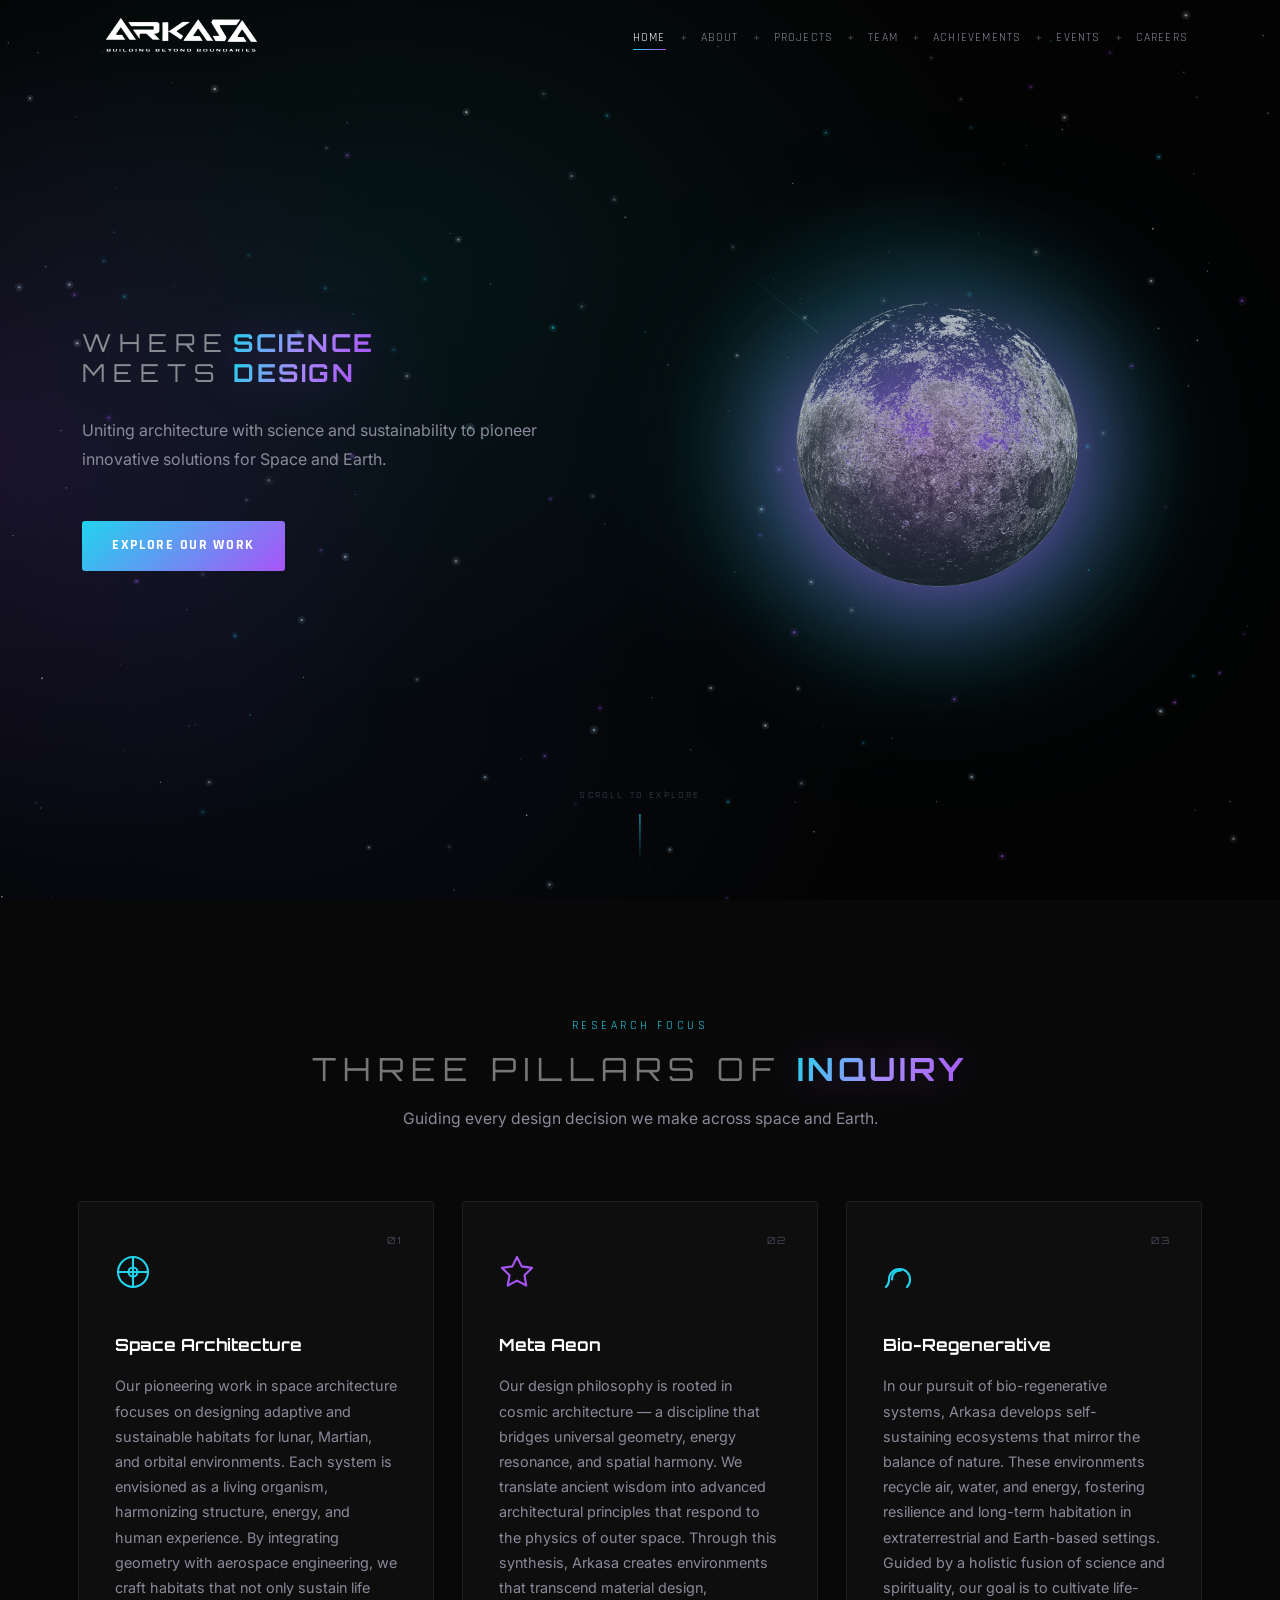
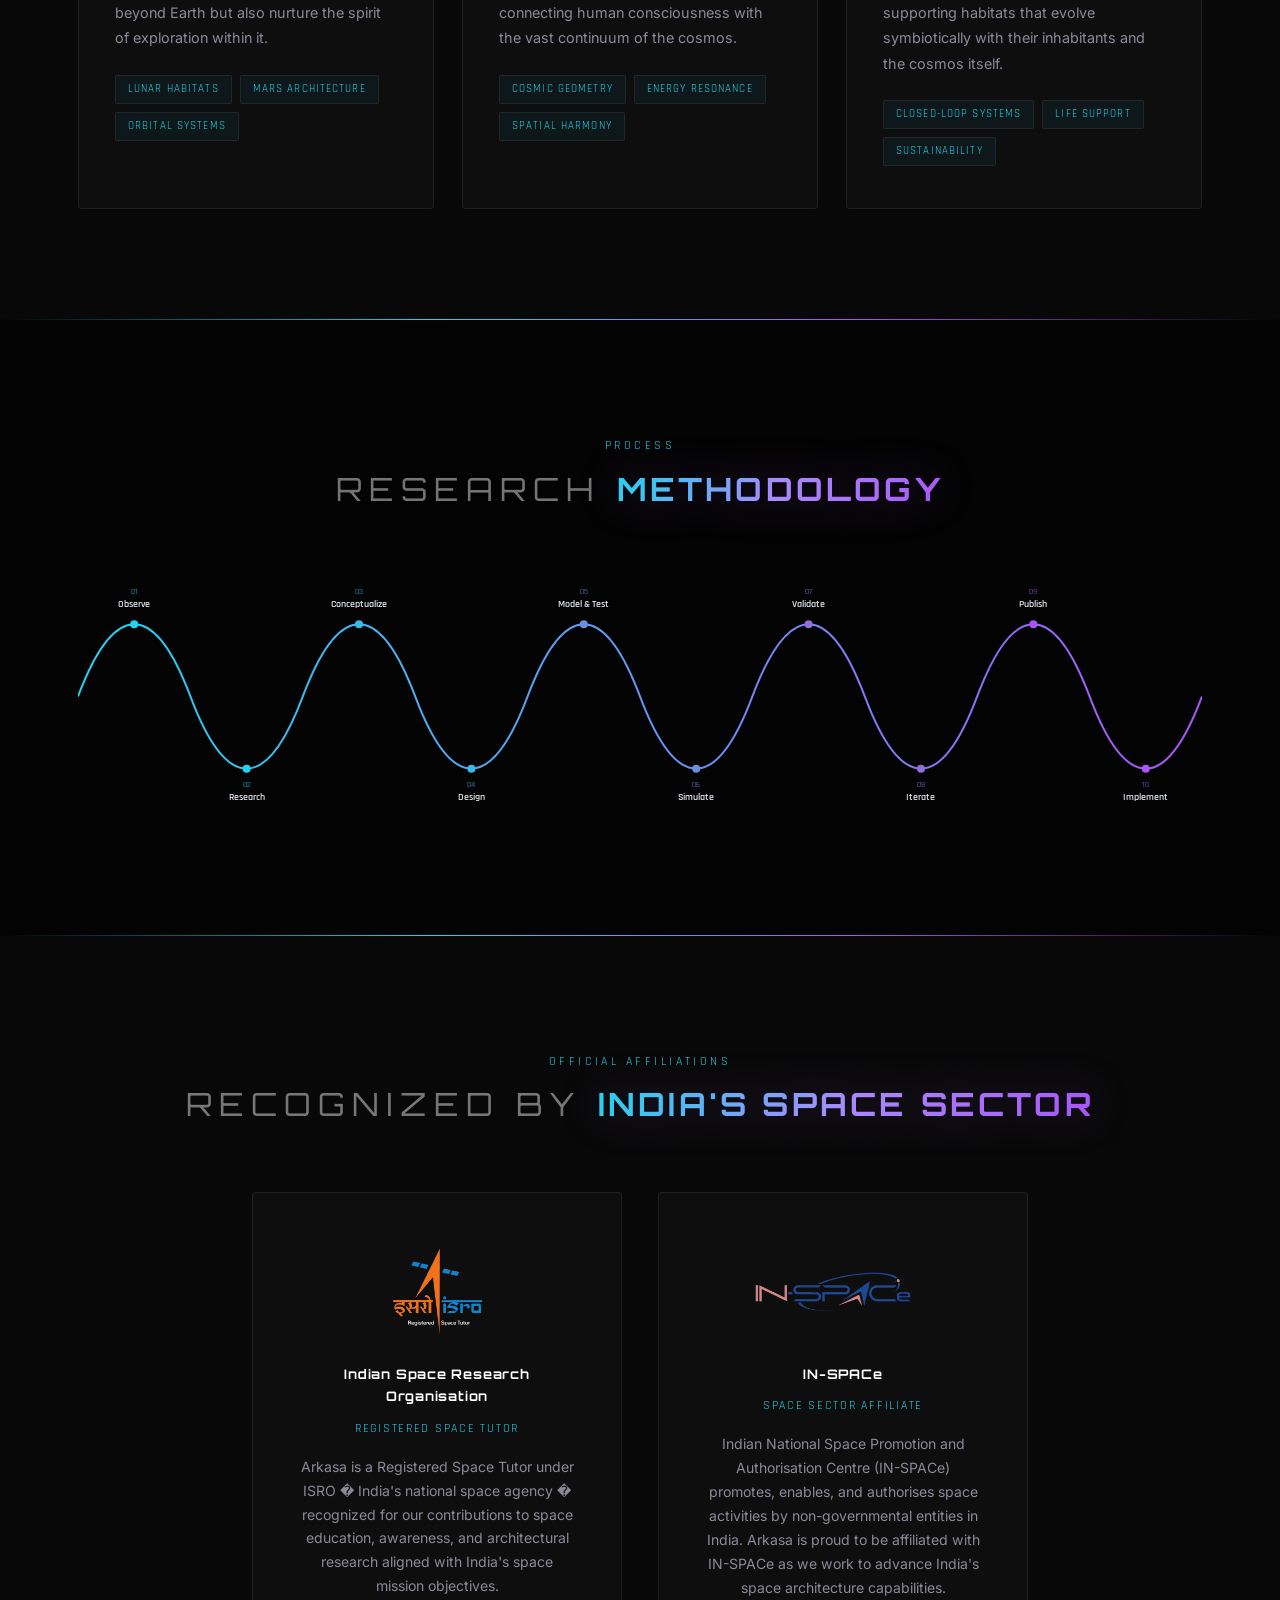
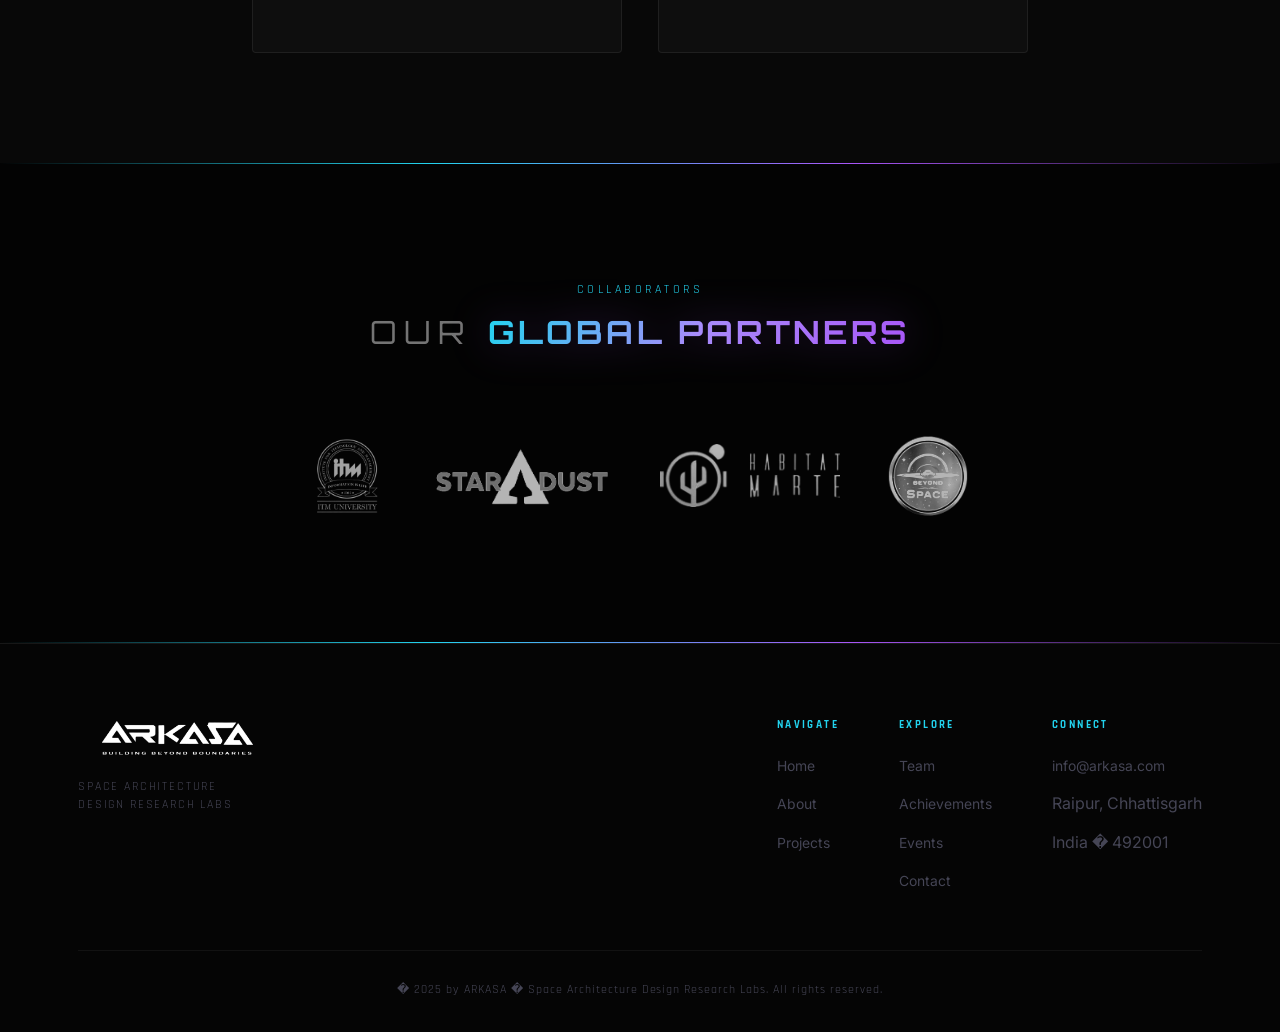
==== index.html @ 9aa7012d "Add files via upload" ====
﻿<!DOCTYPE html>
<html lang="en">
<head>
  <meta charset="UTF-8"/>
  <meta name="viewport" content="width=device-width,initial-scale=1.0"/>
  <title>ARKASA � Space Architecture Design Research Labs</title>
  <link rel="preconnect" href="https://fonts.googleapis.com"/>
  <link rel="preconnect" href="https://fonts.gstatic.com" crossorigin/>
  <link href="https://fonts.googleapis.com/css2?family=Orbitron:wght@400;600;700;900&family=Inter:wght@300;400;500;600&family=Rajdhani:wght@300;400;500;600&display=swap" rel="stylesheet"/>
  <link rel="stylesheet" href="styles.css"/>
</head>
<body>

<!-- NAV -->
<header id="navbar">
  <nav class="nav-container">
    <a href="index.html" class="nav-logo">
      <img src="assets/images/logo-white.png" alt="ARKASA"/>
    </a>
    <ul class="nav-links" id="navLinks">
      <li><a href="index.html"        class="nav-link active">Home</a></li>
      <li><a href="about.html"        class="nav-link">About</a></li>
      <li><a href="projects.html"    class="nav-link">Projects</a></li>
      <li><a href="team.html"         class="nav-link">Team</a></li>
      <li><a href="achievements.html" class="nav-link">Achievements</a></li>
      <li><a href="events.html"       class="nav-link">Events</a></li>
      <li><a href="careers.html"      class="nav-link">Careers</a></li>
    </ul>
    <button class="hamburger" id="hamburger" aria-label="Menu">
      <span></span><span></span><span></span>
    </button>
  </nav>
</header>

<!-- HERO -->
<section class="hero">
  <canvas id="starCanvas"></canvas>
  <div class="hero-nebula"></div>
  <div class="hero-content">
    <h1 class="hero-title">
      <span class="hero-line"><span class="hero-dim-word">Where</span><span class="hero-grad-word">Science</span></span>
      <span class="hero-line"><span class="hero-dim-word">Meets</span><span class="hero-grad-word">Design</span></span>
    </h1>
    <p class="hero-sub">Uniting architecture with science and sustainability to pioneer<br/>innovative solutions for Space and Earth.</p>
    <div class="hero-btns">
      <a href="projects.html" class="btn btn-primary">Explore Our Work</a>
    </div>
  </div>
  <div class="hero-img-wrap">
    <div class="moon-3d-wrap">
      <img src="assets/images/moon-3d.png" alt="3D Moon" class="moon-3d"/>
      <div class="moon-glow"></div>
    </div>
  </div>
  <div class="hero-scroll">
    <span>Scroll to Explore</span>
    <div class="scroll-line"></div>
  </div>
</section>

<!-- RESEARCH FOCUS -->
<section class="section" style="background:var(--bg-2);">
  <div class="container">
    <div class="section-header reveal">
      <span class="section-label">Research Focus</span>
      <h2 class="section-title">Three Pillars of <span class="grad-text">Inquiry</span></h2>
      <p class="section-subtitle">Guiding every design decision we make across space and Earth.</p>
    </div>
    <div class="research-cards">
      <div class="r-card reveal" data-delay="0">
        <span class="r-icon"><svg xmlns="http://www.w3.org/2000/svg" width="36" height="36" viewBox="0 0 24 24" fill="none" stroke="#22d3ee" stroke-width="1.4" stroke-linecap="round" stroke-linejoin="round"><circle cx="12" cy="12" r="3"/><path d="M12 2a10 10 0 0 1 10 10"/><path d="M12 2a10 10 0 0 0-10 10"/><path d="M2 12a10 10 0 0 0 10 10"/><path d="M22 12a10 10 0 0 1-10 10"/><line x1="2" y1="12" x2="22" y2="12"/><line x1="12" y1="2" x2="12" y2="22"/></svg></span>
        <span class="r-num">01</span>
        <h3 class="r-title">Space Architecture</h3>
        <p class="r-body">Our pioneering work in space architecture focuses on designing adaptive and sustainable habitats for lunar, Martian, and orbital environments. Each system is envisioned as a living organism, harmonizing structure, energy, and human experience. By integrating geometry with aerospace engineering, we craft habitats that not only sustain life beyond Earth but also nurture the spirit of exploration within it.</p>
        <div style="display:flex;flex-wrap:wrap;gap:8px;"><span class="tag">Lunar Habitats</span><span class="tag">Mars Architecture</span><span class="tag">Orbital Systems</span></div>
      </div>
      <div class="r-card reveal" data-delay="150">
        <span class="r-icon"><svg xmlns="http://www.w3.org/2000/svg" width="36" height="36" viewBox="0 0 24 24" fill="none" stroke="#a855f7" stroke-width="1.4" stroke-linecap="round" stroke-linejoin="round"><polygon points="12 2 15.09 8.26 22 9.27 17 14.14 18.18 21.02 12 17.77 5.82 21.02 7 14.14 2 9.27 8.91 8.26 12 2"/></svg></span>
        <span class="r-num">02</span>
        <h3 class="r-title">Meta Aeon</h3>
        <p class="r-body">Our design philosophy is rooted in cosmic architecture — a discipline that bridges universal geometry, energy resonance, and spatial harmony. We translate ancient wisdom into advanced architectural principles that respond to the physics of outer space. Through this synthesis, Arkasa creates environments that transcend material design, connecting human consciousness with the vast continuum of the cosmos.</p>
        <div style="display:flex;flex-wrap:wrap;gap:8px;"><span class="tag">Cosmic Geometry</span><span class="tag">Energy Resonance</span><span class="tag">Spatial Harmony</span></div>
      </div>
      <div class="r-card reveal" data-delay="300">
        <span class="r-icon"><svg xmlns="http://www.w3.org/2000/svg" width="36" height="36" viewBox="0 0 24 24" fill="none" stroke="#22d3ee" stroke-width="1.4" stroke-linecap="round" stroke-linejoin="round"><path d="M2 22c1.25-1.25 2.08-2.92 2-5 0-4 3-7 7-7s7 3 7 7c.08 2.08-.75 3.75-2 5"/><path d="M6 17c0-4 2-6 6-6"/></svg></span>
        <span class="r-num">03</span>
        <h3 class="r-title">Bio-Regenerative</h3>
        <p class="r-body">In our pursuit of bio-regenerative systems, Arkasa develops self-sustaining ecosystems that mirror the balance of nature. These environments recycle air, water, and energy, fostering resilience and long-term habitation in extraterrestrial and Earth-based settings. Guided by a holistic fusion of science and spirituality, our goal is to cultivate life-supporting habitats that evolve symbiotically with their inhabitants and the cosmos itself.</p>
        <div style="display:flex;flex-wrap:wrap;gap:8px;"><span class="tag">Closed-Loop Systems</span><span class="tag">Life Support</span><span class="tag">Sustainability</span></div>
      </div>
    </div>
  </div>
</section>
<div class="nebula-line"></div>

<!-- RESEARCH METHODOLOGY -->
<section class="section" style="background:var(--bg);">
  <div class="container">
    <div class="section-header reveal">
      <span class="section-label">Process</span>
      <h2 class="section-title">Research <span class="grad-text">Methodology</span></h2>
    </div>
    <div style="width:100%;overflow:hidden;">
      <svg viewBox="0 0 1400 300" width="100%" preserveAspectRatio="xMidYMid meet" xmlns="http://www.w3.org/2000/svg">
        <defs>
          <linearGradient id="waveGrad" x1="0%" y1="0%" x2="100%" y2="0%">
            <stop offset="0%" stop-color="#22d3ee"/>
            <stop offset="100%" stop-color="#a855f7"/>
          </linearGradient>
        </defs>
        <!-- Wave path -->
        <path d="M 0,150
          C 45,30 95,30 140,150
          C 185,270 235,270 280,150
          C 325,30 375,30 420,150
          C 465,270 515,270 560,150
          C 605,30 655,30 700,150
          C 745,270 795,270 840,150
          C 885,30 935,30 980,150
          C 1025,270 1075,270 1120,150
          C 1165,30 1215,30 1260,150
          C 1305,270 1355,270 1400,150"
          fill="none" stroke="url(#waveGrad)" stroke-width="2.5"/>
        <!-- Peak circles (top) -->
        <circle cx="70"   cy="60"  r="5" fill="#22d3ee"/>
        <circle cx="350"  cy="60"  r="5" fill="#3ab8e6"/>
        <circle cx="630"  cy="60"  r="5" fill="#6a8fe0"/>
        <circle cx="910"  cy="60"  r="5" fill="#8e6fdb"/>
        <circle cx="1190" cy="60"  r="5" fill="#a855f7"/>
        <!-- Trough circles (bottom) -->
        <circle cx="210"  cy="240" r="5" fill="#22d3ee"/>
        <circle cx="490"  cy="240" r="5" fill="#3ab8e6"/>
        <circle cx="770"  cy="240" r="5" fill="#6a8fe0"/>
        <circle cx="1050" cy="240" r="5" fill="#8e6fdb"/>
        <circle cx="1330" cy="240" r="5" fill="#a855f7"/>
        <!-- Peak labels (above) -->
        <text x="70"   y="38"  text-anchor="middle" fill="#e2e8f0" font-size="13" font-family="Rajdhani,sans-serif" font-weight="600">Observe</text>
        <text x="70"   y="22"  text-anchor="middle" fill="#22d3ee" font-size="10" font-family="Rajdhani,sans-serif">01</text>
        <text x="350"  y="38"  text-anchor="middle" fill="#e2e8f0" font-size="13" font-family="Rajdhani,sans-serif" font-weight="600">Conceptualize</text>
        <text x="350"  y="22"  text-anchor="middle" fill="#3ab8e6" font-size="10" font-family="Rajdhani,sans-serif">03</text>
        <text x="630"  y="38"  text-anchor="middle" fill="#e2e8f0" font-size="13" font-family="Rajdhani,sans-serif" font-weight="600">Model &amp; Test</text>
        <text x="630"  y="22"  text-anchor="middle" fill="#6a8fe0" font-size="10" font-family="Rajdhani,sans-serif">05</text>
        <text x="910"  y="38"  text-anchor="middle" fill="#e2e8f0" font-size="13" font-family="Rajdhani,sans-serif" font-weight="600">Validate</text>
        <text x="910"  y="22"  text-anchor="middle" fill="#8e6fdb" font-size="10" font-family="Rajdhani,sans-serif">07</text>
        <text x="1190" y="38"  text-anchor="middle" fill="#e2e8f0" font-size="13" font-family="Rajdhani,sans-serif" font-weight="600">Publish</text>
        <text x="1190" y="22"  text-anchor="middle" fill="#a855f7" font-size="10" font-family="Rajdhani,sans-serif">09</text>
        <!-- Trough labels (below) -->
        <text x="210"  y="263" text-anchor="middle" fill="#22d3ee" font-size="10" font-family="Rajdhani,sans-serif">02</text>
        <text x="210"  y="279" text-anchor="middle" fill="#e2e8f0" font-size="13" font-family="Rajdhani,sans-serif" font-weight="600">Research</text>
        <text x="490"  y="263" text-anchor="middle" fill="#3ab8e6" font-size="10" font-family="Rajdhani,sans-serif">04</text>
        <text x="490"  y="279" text-anchor="middle" fill="#e2e8f0" font-size="13" font-family="Rajdhani,sans-serif" font-weight="600">Design</text>
        <text x="770"  y="263" text-anchor="middle" fill="#6a8fe0" font-size="10" font-family="Rajdhani,sans-serif">06</text>
        <text x="770"  y="279" text-anchor="middle" fill="#e2e8f0" font-size="13" font-family="Rajdhani,sans-serif" font-weight="600">Simulate</text>
        <text x="1050" y="263" text-anchor="middle" fill="#8e6fdb" font-size="10" font-family="Rajdhani,sans-serif">08</text>
        <text x="1050" y="279" text-anchor="middle" fill="#e2e8f0" font-size="13" font-family="Rajdhani,sans-serif" font-weight="600">Iterate</text>
        <text x="1330" y="263" text-anchor="middle" fill="#a855f7" font-size="10" font-family="Rajdhani,sans-serif">10</text>
        <text x="1330" y="279" text-anchor="middle" fill="#e2e8f0" font-size="13" font-family="Rajdhani,sans-serif" font-weight="600">Implement</text>
      </svg>
    </div>
  </div>
</section>
<div class="nebula-line"></div>

<!-- AFFILIATIONS -->
<section class="section" style="background:var(--bg-2);">
  <div class="container">
    <div class="section-header reveal">
      <span class="section-label">Official Affiliations</span>
      <h2 class="section-title">Recognized by <span class="grad-text">India's Space Sector</span></h2>
    </div>
    <div class="affiliations-grid reveal">
      <div class="aff-card">
        <div class="aff-logo"><img src="assets/images/isro.png" alt="ISRO"/></div>
        <p class="aff-name">Indian Space Research Organisation</p>
        <p class="aff-role">Registered Space Tutor</p>
        <p class="aff-desc">Arkasa is a Registered Space Tutor under ISRO � India's national space agency � recognized for our contributions to space education, awareness, and architectural research aligned with India's space mission objectives.</p>
      </div>
      <div class="aff-card">
        <div class="aff-logo"><img src="assets/images/inspace.png" alt="IN-SPACe"/></div>
        <p class="aff-name">IN-SPACe</p>
        <p class="aff-role">Space Sector Affiliate</p>
        <p class="aff-desc">Indian National Space Promotion and Authorisation Centre (IN-SPACe) promotes, enables, and authorises space activities by non-governmental entities in India. Arkasa is proud to be affiliated with IN-SPACe as we work to advance India's space architecture capabilities.</p>
      </div>
    </div>
  </div>
</section>
<div class="nebula-line"></div>

<!-- COLLABORATORS -->
<section class="section" style="background:var(--bg);">
  <div class="container">
    <div class="section-header reveal">
      <span class="section-label">Collaborators</span>
      <h2 class="section-title">Our <span class="grad-text">Global Partners</span></h2>
    </div>
    <div class="collab-strip reveal">
      <div class="collab-logo"><img src="assets/images/collab-itm.png" alt="ITM University"/></div>
      <div class="collab-logo"><img src="assets/images/collab-stardust.png" alt="STARDUST"/></div>
      <div class="collab-logo"><img src="assets/images/collab-habitat-marte.png" alt="Habitat Marte"/></div>
      <div class="collab-logo"><img src="assets/images/collab-beyond-space.png" alt="Beyond Space"/></div>
    </div>
  </div>
</section>
<div class="nebula-line"></div>

<!-- FOOTER -->
<footer class="footer">
  <div class="container">
    <div class="footer-inner">
      <div class="footer-brand">
        <img src="assets/images/logo-white.png" alt="ARKASA" class="footer-logo"/>
        <p class="footer-tagline">Space Architecture<br/>Design Research Labs</p>
      </div>
      <div class="footer-cols">
        <div class="footer-col">
          <h4>Navigate</h4>
          <ul>
            <li><a href="index.html">Home</a></li>
            <li><a href="about.html">About</a></li>
            <li><a href="projects.html">Projects</a></li>
          </ul>
        </div>
        <div class="footer-col">
          <h4>Explore</h4>
          <ul>
            <li><a href="team.html">Team</a></li>
            <li><a href="achievements.html">Achievements</a></li>
            <li><a href="events.html">Events</a></li>
            <li><a href="contact.html">Contact</a></li>
          </ul>
        </div>
        <div class="footer-col">
          <h4>Connect</h4>
          <ul>
            <li><a href="mailto:info@arkasa.com">info@arkasa.com</a></li>
            <li><span style="color:var(--text-dim)">Raipur, Chhattisgarh</span></li>
            <li><span style="color:var(--text-dim)">India � 492001</span></li>
          </ul>
        </div>
      </div>
    </div>
    <div class="footer-bottom">� 2025 by ARKASA � Space Architecture Design Research Labs. All rights reserved.</div>
  </div>
</footer>

<script src="script.js"></script>
</body>
</html>
---- styles.css ----
/* ==========================================
   ARKASA – Space Architecture Design Research Labs
   Black & Grey Space Theme — Multi-Page Stylesheet
   Scheme: Pure Black | Grey | Cyan + Violet Accents
   ========================================== */
:root {
  --bg:          #030303;
  --bg-2:        #080808;
  --bg-card:     #0e0e0e;
  --bg-card-2:   #161616;
  --cyan:        #22d3ee;
  --cyan-dim:    rgba(34,211,238,0.6);
  --violet:      #a855f7;
  --violet-dim:  rgba(168,85,247,0.6);
  --blue:        #3b82f6;
  --nebula:      linear-gradient(135deg,#22d3ee 0%,#a855f7 100%);
  --border:      rgba(180,180,180,0.1);
  --border-glow: rgba(34,211,238,0.22);
  --text:        #e2e8f0;
  --text-muted:  #8a8a9a;
  --text-dim:    #454555;
  --glow-c:      0 0 40px rgba(34,211,238,0.35);
  --glow-v:      0 0 40px rgba(168,85,247,0.35);
  --font-d:      'Orbitron',sans-serif;
  --font-b:      'Inter',sans-serif;
  --font-a:      'Rajdhani',sans-serif;
  --nav-h:       72px;
  --t:           0.35s;
  --ease:        cubic-bezier(0.4,0,0.2,1);
}
*,*::before,*::after{box-sizing:border-box;margin:0;padding:0;}
html{scroll-behavior:smooth;}
body{background:var(--bg);color:var(--text);font-family:var(--font-b);line-height:1.7;overflow-x:hidden;}
a{color:inherit;text-decoration:none;}
ul{list-style:none;}
img{max-width:100%;display:block;}
button{cursor:pointer;border:none;background:none;}
::-webkit-scrollbar{width:5px;}
::-webkit-scrollbar-track{background:#000;}
::-webkit-scrollbar-thumb{background:linear-gradient(var(--cyan),var(--violet));border-radius:3px;}
.container{width:100%;max-width:1180px;margin:0 auto;padding:0 28px;}
.section{padding:110px 0;position:relative;}
.grad-text{background:var(--nebula);-webkit-background-clip:text;-webkit-text-fill-color:transparent;background-clip:text;}
.nebula-line{height:1px;background:linear-gradient(90deg,transparent,var(--cyan),var(--violet),transparent);}

/* Labels & Headers */
.section-label{display:inline-flex;align-items:center;gap:10px;font-family:var(--font-a);font-size:.72rem;letter-spacing:.3em;text-transform:uppercase;color:var(--cyan);margin-bottom:14px;}
.section-label::before{content:'';width:20px;height:1px;background:var(--cyan);display:inline-block;}
.section-header{text-align:center;margin-bottom:68px;}
.section-header .section-label::before{display:none;}
.section-title{font-family:var(--font-d);font-size:clamp(1.3rem,2.8vw,2rem);font-weight:300;color:rgba(255,255,255,0.45);line-height:1.2;margin-bottom:18px;letter-spacing:.22em;text-transform:uppercase;}
.section-title .grad-text{background:linear-gradient(120deg,#22d3ee 0%,#a78bfa 50%,#a855f7 100%);-webkit-background-clip:text;-webkit-text-fill-color:transparent;background-clip:text;filter:drop-shadow(0 0 20px rgba(168,85,247,.3));font-weight:700;letter-spacing:.1em;}
.section-subtitle{max-width:560px;margin:0 auto;color:var(--text-muted);font-size:.98rem;}

/* Buttons */
.btn{display:inline-flex;align-items:center;gap:8px;padding:13px 30px;border-radius:3px;font-family:var(--font-a);font-size:.88rem;font-weight:600;letter-spacing:.12em;text-transform:uppercase;transition:all var(--t) var(--ease);cursor:pointer;border:none;}
.btn-primary{background:linear-gradient(135deg,#22d3ee,#a855f7);color:#fff;font-weight:700;}
.btn-primary:hover{box-shadow:var(--glow-c);transform:translateY(-2px);filter:brightness(1.1);}
.btn-outline{border:1px solid var(--border);color:var(--cyan);background:transparent;}
.btn-outline:hover{border-color:var(--cyan);background:rgba(34,211,238,.06);box-shadow:var(--glow-c);transform:translateY(-2px);}
.btn-sm{padding:9px 22px;font-size:.78rem;}
.btn-full{width:100%;justify-content:center;}

/* Tags */
.tag{display:inline-block;font-size:.7rem;font-family:var(--font-a);letter-spacing:.1em;text-transform:uppercase;padding:4px 12px;border-radius:2px;border:1px solid var(--border);color:var(--cyan);background:rgba(34,211,238,.05);}
.p-tag.tag-lunar{color:#c7e8ff;background:rgba(199,232,255,.07);border-color:rgba(199,232,255,.18);}
.p-tag.tag-mars{color:#fbbf80;background:rgba(251,191,128,.07);border-color:rgba(251,191,128,.18);}
.p-tag.tag-orbital{color:#a855f7;background:rgba(168,85,247,.08);border-color:rgba(168,85,247,.2);}

/* ── NAVIGATION ── */
#navbar{position:fixed;top:0;left:0;right:0;height:var(--nav-h);z-index:1000;transition:background var(--t),border var(--t);}
#navbar.scrolled{background:rgba(3,3,3,.96);backdrop-filter:blur(22px);border-bottom:1px solid var(--border);}
.nav-container{max-width:1180px;margin:0 auto;padding:0 32px;height:100%;display:flex;align-items:center;justify-content:space-between;}
.nav-logo{display:flex;align-items:center;gap:12px;flex-shrink:0;}
.nav-logo img{height:46px;object-fit:contain;}
.nav-links{display:flex;align-items:center;gap:0;justify-content:flex-end;}
.nav-links li+li::before{content:'+';color:rgba(255,255,255,.25);font-size:.7rem;padding:0 4px;}
.nav-link{font-family:var(--font-a);font-size:.75rem;letter-spacing:.1em;text-transform:uppercase;color:var(--text-muted);padding:8px 10px;border-radius:3px;transition:color var(--t);position:relative;}
.nav-link::after{content:'';position:absolute;bottom:3px;left:10px;right:10px;height:1px;background:linear-gradient(90deg,var(--cyan),var(--violet));transform:scaleX(0);transition:transform .3s;}
.nav-link:hover{color:#fff;}
.nav-link:hover::after,.nav-link.active::after{transform:scaleX(1);}
.nav-link.active{color:#fff;}
.nav-cta{margin-left:8px;padding:8px 20px;background:linear-gradient(135deg,rgba(34,211,238,.12),rgba(168,85,247,.12));border:1px solid var(--border);color:var(--cyan);}
.nav-cta:hover{background:linear-gradient(135deg,var(--cyan),var(--violet));color:#fff;border-color:transparent;}
.nav-cta::after{display:none;}
.hamburger{display:none;flex-direction:column;gap:5px;padding:8px;}
.hamburger span{display:block;width:24px;height:2px;background:var(--text);border-radius:2px;transition:var(--t);}
.hamburger.open span:nth-child(1){transform:translateY(7px) rotate(45deg);}
.hamburger.open span:nth-child(2){opacity:0;}
.hamburger.open span:nth-child(3){transform:translateY(-7px) rotate(-45deg);}

/* ── PAGE HERO (inner pages) ── */
.page-hero{padding-top:var(--nav-h);padding-bottom:70px;text-align:center;position:relative;overflow:hidden;background:radial-gradient(ellipse at 50% 0%,rgba(34,211,238,.07) 0%,transparent 60%),radial-gradient(ellipse at 85% 50%,rgba(168,85,247,.05) 0%,transparent 50%),var(--bg);}
.page-hero::after{content:'';position:absolute;bottom:0;left:0;right:0;height:1px;background:linear-gradient(90deg,transparent,var(--cyan),var(--violet),transparent);}
.page-hero-content{position:relative;z-index:1;max-width:720px;margin:0 auto;padding:80px 28px 0;}
.page-hero-lbl{font-family:var(--font-a);font-size:.7rem;letter-spacing:.35em;text-transform:uppercase;color:var(--cyan);margin-bottom:18px;display:block;}
.page-hero-title{font-family:var(--font-d);font-size:clamp(1.1rem,2.2vw,1.7rem);font-weight:300;line-height:1.15;color:rgba(255,255,255,0.45);margin-bottom:20px;letter-spacing:.28em;text-transform:uppercase;}
.page-hero-title .grad-text{background:linear-gradient(120deg,#22d3ee 0%,#a78bfa 50%,#a855f7 100%);-webkit-background-clip:text;-webkit-text-fill-color:transparent;background-clip:text;filter:drop-shadow(0 0 20px rgba(168,85,247,.3));font-weight:700;letter-spacing:.1em;}
.page-hero-sub{color:var(--text-muted);font-size:1rem;max-width:520px;margin:0 auto;line-height:1.75;}

/* ── HERO (index only) ── */
.hero{position:relative;height:100vh;min-height:700px;display:grid;grid-template-columns:1fr 1fr;align-items:center;overflow:hidden;}
#starCanvas{position:absolute;inset:0;width:100%;height:100%;}
.hero-nebula{position:absolute;inset:0;background:radial-gradient(ellipse 60% 80% at 0% 50%,rgba(168,85,247,.13) 0%,transparent 60%),radial-gradient(ellipse at 30% 30%,rgba(34,211,238,.09) 0%,transparent 50%),radial-gradient(ellipse at 20% 80%,rgba(59,130,246,.07) 0%,transparent 45%),rgba(3,3,3,.45);}
.hero-content{position:relative;z-index:2;text-align:left;max-width:680px;padding:0 0 0 max(32px, calc((100vw - 1180px) / 2 + 32px));}
.hero-eyebrow{font-family:var(--font-a);font-size:.68rem;letter-spacing:.38em;text-transform:uppercase;color:var(--cyan);margin-bottom:24px;opacity:0;animation:fadeUp .8s .3s forwards;display:flex;align-items:center;justify-content:flex-start;gap:14px;}
.hero-eyebrow::before{content:'';width:40px;height:1px;background:linear-gradient(90deg,transparent,var(--cyan));}
.hero-eyebrow::after{display:none;}
.hero-title{font-family:var(--font-d);line-height:1.15;color:#fff;margin-bottom:28px;opacity:0;animation:fadeUp .9s .5s forwards;display:flex;flex-direction:column;align-items:flex-start;gap:2px;}
.hero-line{display:flex;align-items:baseline;}
.hero-line:first-child{margin-left:0;}
.hero-line:last-child{margin-left:0;}
.hero-dim-word{font-size:clamp(1.1rem,2vw,1.55rem);font-weight:200;letter-spacing:.32em;color:rgba(255,255,255,0.5);text-transform:uppercase;display:inline-block;width:7.2ch;}
.hero-grad-word{font-size:clamp(1.1rem,2vw,1.55rem);font-weight:700;background:linear-gradient(120deg,#22d3ee 0%,#a78bfa 50%,#a855f7 100%);-webkit-background-clip:text;-webkit-text-fill-color:transparent;background-clip:text;filter:drop-shadow(0 0 20px rgba(168,85,247,.3));letter-spacing:.1em;text-transform:uppercase;}
.hero-sub{font-size:1rem;color:var(--text-muted);margin-bottom:48px;line-height:1.8;opacity:0;animation:fadeUp .9s .7s forwards;}
.hero-btns{display:flex;gap:16px;justify-content:flex-start;flex-wrap:wrap;opacity:0;animation:fadeUp .9s .9s forwards;}
.hero-scroll{position:absolute;bottom:38px;left:50%;transform:translateX(-50%);display:flex;flex-direction:column;align-items:center;gap:10px;color:var(--text-dim);font-family:var(--font-a);font-size:.62rem;letter-spacing:.22em;text-transform:uppercase;z-index:2;opacity:0;animation:fadeIn 1s 1.2s forwards;}
.hero-img-wrap{position:relative;z-index:2;height:100%;display:flex;align-items:center;justify-content:center;padding:60px 4vw 60px 0;}
.moon-3d-wrap{position:relative;display:flex;align-items:center;justify-content:center;width:min(420px,40vw);height:min(420px,40vw);animation:moonFloat 7s ease-in-out infinite;}
.moon-3d{width:100%;height:100%;object-fit:contain;filter:drop-shadow(0 0 50px rgba(168,85,247,.7)) drop-shadow(0 0 100px rgba(34,211,238,.35)) drop-shadow(-18px -12px 30px rgba(255,255,255,.08));}
.moon-glow{position:absolute;inset:-20%;border-radius:50%;background:radial-gradient(circle, rgba(168,85,247,.22) 0%, rgba(34,211,238,.1) 40%, transparent 65%);animation:moonGlowPulse 4s ease-in-out infinite;pointer-events:none;}
@keyframes moonFloat{0%,100%{transform:translateY(0px);}50%{transform:translateY(-24px);}}

@keyframes moonGlowPulse{0%,100%{opacity:.7;transform:scale(1);}50%{opacity:1;transform:scale(1.06);}}
.scroll-line{width:1px;height:48px;background:linear-gradient(to bottom,var(--cyan),transparent);animation:pulse-line 2.2s ease infinite;}
@keyframes pulse-line{0%,100%{opacity:.3;transform:scaleY(.7);}50%{opacity:1;transform:scaleY(1);}}

/* ── ABOUT ── */
.about-grid{display:grid;grid-template-columns:1fr 1fr;gap:72px;align-items:center;}
.about-body{color:var(--text-muted);font-size:.97rem;line-height:1.8;}
.about-body p+p{margin-top:18px;}
.about-stats{display:flex;gap:44px;margin-top:48px;padding-top:36px;border-top:1px solid var(--border);}
.stat-number{display:block;font-family:var(--font-d);font-size:2.2rem;font-weight:700;background:var(--nebula);-webkit-background-clip:text;-webkit-text-fill-color:transparent;background-clip:text;line-height:1;margin-bottom:6px;}
.stat-label{font-family:var(--font-a);font-size:.7rem;letter-spacing:.15em;text-transform:uppercase;color:var(--text-dim);}
.orbit-graphic{position:relative;width:340px;height:340px;margin:0 auto;}
.orbit{position:absolute;top:50%;left:50%;transform:translate(-50%,-50%);border-radius:50%;border:1px solid;}
.orbit-1{width:100px;height:100px;border-color:rgba(34,211,238,.55);animation:cw 7s linear infinite;}
.orbit-2{width:200px;height:200px;border-color:rgba(168,85,247,.28);animation:ccw 13s linear infinite;}
.orbit-3{width:310px;height:310px;border-color:rgba(59,130,246,.14);animation:cw 21s linear infinite;}
@keyframes cw{to{transform:translate(-50%,-50%) rotate(360deg);}}
@keyframes ccw{to{transform:translate(-50%,-50%) rotate(-360deg);}}
.orbit-core{position:absolute;top:50%;left:50%;transform:translate(-50%,-50%);width:48px;height:48px;border-radius:50%;background:radial-gradient(circle,rgba(34,211,238,.35) 0%,transparent 70%);display:flex;align-items:center;justify-content:center;font-size:1.4rem;}
.orbit-dot{position:absolute;top:50%;left:50%;width:8px;height:8px;border-radius:50%;}
.dot-c{background:var(--cyan);box-shadow:0 0 12px var(--cyan);animation:od-c 7s linear infinite;}
.dot-v{background:var(--violet);box-shadow:0 0 12px var(--violet);animation:od-v 13s linear infinite;}
.dot-b{background:var(--blue);box-shadow:0 0 10px var(--blue);animation:od-b 21s linear infinite;}
@keyframes od-c{from{transform:translate(-50%,-50%) rotate(0) translateX(50px);}to{transform:translate(-50%,-50%) rotate(360deg) translateX(50px);}}
@keyframes od-v{from{transform:translate(-50%,-50%) rotate(120deg) translateX(100px);}to{transform:translate(-50%,-50%) rotate(480deg) translateX(100px);}}
@keyframes od-b{from{transform:translate(-50%,-50%) rotate(240deg) translateX(155px);}to{transform:translate(-50%,-50%) rotate(600deg) translateX(155px);}}

/* ── RESEARCH ── */
.research-cards{display:grid;grid-template-columns:repeat(3,1fr);gap:28px;}
.r-card{background:var(--bg-card);border:1px solid var(--border);border-radius:4px;padding:42px 36px;position:relative;overflow:hidden;transition:transform var(--t),border-color var(--t),box-shadow var(--t);}
.r-card::before{content:'';position:absolute;top:0;left:0;right:0;height:2px;background:linear-gradient(90deg,var(--cyan),var(--violet));transform:scaleX(0);transition:transform .4s;}
.r-card:hover{transform:translateY(-7px);border-color:rgba(34,211,238,.3);box-shadow:0 24px 70px rgba(0,0,0,.55);}
.r-card:hover::before{transform:scaleX(1);}
.r-icon{font-size:2.4rem;margin-bottom:22px;display:block;}
.r-num{position:absolute;top:30px;right:30px;font-family:var(--font-d);font-size:.62rem;letter-spacing:.18em;color:var(--text-dim);}
.r-title{font-family:var(--font-d);font-size:1.05rem;font-weight:700;color:#fff;margin-bottom:14px;}
.r-body{color:var(--text-muted);font-size:.9rem;line-height:1.75;margin-bottom:24px;}

/* ── PORTFOLIO ── */
.portfolio-grid{display:grid;grid-template-columns:repeat(3,1fr);gap:24px;}

/* 3D tilt card — JS sets rotation via inline style on mousemove */
.p-card{
  background:var(--bg-card);
  border:1px solid var(--border);
  border-radius:6px;
  overflow:hidden;
  cursor:pointer;
  display:flex;
  flex-direction:column;
  transition:border-color .3s,box-shadow .3s;
  will-change:transform;
  transform-style:preserve-3d;
  transform:perspective(900px) rotateX(0deg) rotateY(0deg);
  position:relative;
}
.p-card::after{
  content:'';
  position:absolute;
  inset:0;
  background:radial-gradient(circle at var(--mx,50%) var(--my,50%),rgba(34,211,238,.10) 0%,transparent 55%);
  opacity:0;
  transition:opacity .4s;
  pointer-events:none;
  z-index:2;
  border-radius:6px;
}
.p-card:hover::after{opacity:1;}
.p-card:hover{border-color:rgba(34,211,238,.4);box-shadow:0 0 0 1px rgba(34,211,238,.15),0 30px 80px rgba(0,0,0,.85),0 0 60px rgba(34,211,238,.12);}

/* Space star shimmer effect on hover */
.p-card .p-star-glow{
  position:absolute;
  inset:0;
  background:url("data:image/svg+xml,%3Csvg xmlns='http://www.w3.org/2000/svg' width='300' height='200'%3E%3Ccircle cx='20' cy='30' r='1' fill='%2322d3ee' opacity='.5'/%3E%3Ccircle cx='80' cy='15' r='.8' fill='white' opacity='.4'/%3E%3Ccircle cx='150' cy='50' r='1.2' fill='%23a855f7' opacity='.5'/%3E%3Ccircle cx='220' cy='25' r='.7' fill='white' opacity='.35'/%3E%3Ccircle cx='280' cy='45' r='1' fill='%2322d3ee' opacity='.4'/%3E%3Ccircle cx='50' cy='80' r='.9' fill='white' opacity='.3'/%3E%3Ccircle cx='120' cy='90' r='1.1' fill='%23a855f7' opacity='.45'/%3E%3Ccircle cx='260' cy='75' r='.8' fill='white' opacity='.35'/%3E%3C/svg%3E") center/cover;
  opacity:0;
  transition:opacity .5s;
  pointer-events:none;
  z-index:1;
}
.p-card:hover .p-star-glow{opacity:1;}

.p-gfx{
  height:210px;
  position:relative;
  overflow:hidden;
  flex-shrink:0;
}
.p-gfx img{
  width:100%;height:100%;
  object-fit:cover;
  object-position:center;
  transition:transform .6s var(--ease),filter .4s;
  filter:brightness(.85) contrast(1.05) saturate(.9);
}
.p-card:hover .p-gfx img{transform:scale(1.07);filter:brightness(1) contrast(1.08) saturate(1.05);}
.p-gfx-overlay{
  position:absolute;
  inset:0;
  background:linear-gradient(to top,var(--bg-card) 0%,rgba(14,14,14,.3) 55%,transparent 100%);
  z-index:1;
}
.p-gfx-badge{
  position:absolute;
  top:14px;right:14px;
  z-index:2;
  font-family:var(--font-a);
  font-size:.65rem;
  letter-spacing:.14em;
  text-transform:uppercase;
  padding:4px 12px;
  border-radius:2px;
  background:rgba(0,0,0,.7);
  border:1px solid var(--border-glow);
  color:var(--cyan);
  backdrop-filter:blur(6px);
}
.p-body{padding:26px;flex:1;display:flex;flex-direction:column;position:relative;z-index:3;}
.p-num{font-family:var(--font-d);font-size:.58rem;letter-spacing:.22em;color:var(--text-dim);margin-bottom:10px;}
.p-title{font-family:var(--font-d);font-size:.95rem;font-weight:700;color:#fff;margin-bottom:11px;line-height:1.3;}
.p-excerpt{color:var(--text-muted);font-size:.86rem;line-height:1.72;margin-bottom:18px;flex:1;}
.p-tags{display:flex;flex-wrap:wrap;gap:7px;margin-bottom:20px;}
.p-cta{font-family:var(--font-a);font-size:.75rem;letter-spacing:.15em;text-transform:uppercase;color:var(--cyan);display:flex;align-items:center;gap:8px;transition:gap var(--t);}
.p-cta:hover{gap:14px;}
.p-tag{font-family:var(--font-a);font-size:.63rem;letter-spacing:.1em;text-transform:uppercase;color:var(--cyan);background:rgba(34,211,238,.07);padding:3px 10px;border-radius:2px;border:1px solid rgba(34,211,238,.15);}

/* ── SPACE SURFACE DIVIDERS ── */
.lunar-surface{
  position:relative;
  height:100px;
  background:#030303;
  overflow:hidden;
}
.lunar-surface::before{
  content:'';
  position:absolute;
  bottom:0;left:0;right:0;
  height:70px;
  background:
    radial-gradient(ellipse 160px 40px at 12% 100%,#1a1a1a 98%,transparent),
    radial-gradient(ellipse 200px 45px at 35% 100%,#131313 98%,transparent),
    radial-gradient(ellipse 140px 35px at 58% 100%,#1c1c1c 98%,transparent),
    radial-gradient(ellipse 180px 42px at 78% 100%,#111 98%,transparent),
    radial-gradient(ellipse 120px 30px at 95% 100%,#181818 98%,transparent),
    linear-gradient(to top,#0f0f0f 0%,transparent 100%);
}
.lunar-surface::after{
  content:'';
  position:absolute;
  bottom:62px;left:0;right:0;
  height:1px;
  background:linear-gradient(90deg,transparent,rgba(34,211,238,.25),rgba(168,85,247,.2),transparent);
  box-shadow:0 0 20px rgba(34,211,238,.15);
}
.mars-surface{
  position:relative;
  height:100px;
  background:#030303;
  overflow:hidden;
}
.mars-surface::before{
  content:'';
  position:absolute;
  bottom:0;left:0;right:0;
  height:70px;
  background:
    radial-gradient(ellipse 220px 50px at 8% 100%,#1a0d09 98%,transparent),
    radial-gradient(ellipse 160px 44px at 28% 100%,#150b08 98%,transparent),
    radial-gradient(ellipse 200px 48px at 50% 100%,#1c0e0a 98%,transparent),
    radial-gradient(ellipse 170px 40px at 72% 100%,#130c09 98%,transparent),
    radial-gradient(ellipse 140px 35px at 90% 100%,#180f0c 98%,transparent),
    linear-gradient(to top,#100808 0%,transparent 100%);
}
.mars-surface::after{
  content:'';
  position:absolute;
  bottom:60px;left:0;right:0;
  height:1px;
  background:linear-gradient(90deg,transparent,rgba(239,68,68,.22),rgba(168,85,247,.18),transparent);
  box-shadow:0 0 20px rgba(239,68,68,.12);
}

/* ── TEAM ── */
.team-grid{display:grid;grid-template-columns:repeat(auto-fit,minmax(260px,300px));gap:28px;justify-content:center;}
.tm-card{background:var(--bg-card);border:1px solid var(--border);border-radius:4px;overflow:hidden;transition:transform var(--t),border-color var(--t),box-shadow var(--t);text-align:center;}
.tm-card:hover{transform:translateY(-8px);border-color:var(--cyan);box-shadow:var(--glow-c);}
.tm-photo-wrap{position:relative;overflow:hidden;height:280px;}
.tm-photo-wrap::after{content:'';position:absolute;bottom:0;left:0;right:0;height:80px;background:linear-gradient(to top,var(--bg-card),transparent);}
.tm-photo{width:100%;height:100%;object-fit:cover;object-position:top center;transition:transform .5s ease;filter:grayscale(15%) contrast(1.05);}
.tm-card:hover .tm-photo{transform:scale(1.06);filter:grayscale(0%) contrast(1.1);}
.tm-info{padding:22px 20px 28px;}
.tm-name{font-family:var(--font-d);font-size:.9rem;font-weight:700;color:#fff;margin-bottom:6px;letter-spacing:.05em;}
.tm-role{font-family:var(--font-a);font-size:.75rem;letter-spacing:.14em;text-transform:uppercase;background:var(--nebula);-webkit-background-clip:text;-webkit-text-fill-color:transparent;background-clip:text;}

/* ── AFFILIATIONS ── */
.affiliations-grid{display:flex;gap:36px;justify-content:center;}
.aff-card{flex:1;max-width:370px;background:var(--bg-card);border:1px solid var(--border);border-radius:4px;padding:52px 44px;text-align:center;transition:transform var(--t),border-color var(--t),box-shadow var(--t);}
.aff-card:hover{transform:translateY(-6px);border-color:rgba(34,211,238,.35);box-shadow:var(--glow-c);}
.aff-logo{height:90px;display:flex;align-items:center;justify-content:center;margin:0 auto 28px;}
.aff-logo img{max-height:90px;max-width:220px;object-fit:contain;}
.collab-strip{display:flex;flex-wrap:wrap;gap:48px;justify-content:center;align-items:center;padding:16px 0;}
.collab-logo{display:flex;align-items:center;justify-content:center;opacity:.7;transition:opacity var(--t),transform var(--t);}
.collab-logo:hover{opacity:1;transform:scale(1.08);}
.collab-logo img{max-height:80px;max-width:180px;object-fit:contain;filter:grayscale(100%) brightness(1.6);transition:filter var(--t);}
.collab-logo:hover img{filter:grayscale(0%) brightness(1);}
.aff-name{font-family:var(--font-d);font-size:.82rem;font-weight:700;color:#fff;margin-bottom:10px;letter-spacing:.06em;}
.aff-role{font-family:var(--font-a);font-size:.78rem;letter-spacing:.14em;text-transform:uppercase;color:var(--cyan);}
.aff-desc{color:var(--text-muted);font-size:.88rem;margin-top:16px;line-height:1.7;}

/* ── EVENTS ── */
.events-grid{display:grid;grid-template-columns:repeat(2,1fr);gap:28px;}
.ev-card{background:var(--bg-card);border:1px solid var(--border);border-radius:4px;padding:42px;transition:transform var(--t),border-color var(--t),box-shadow var(--t);position:relative;overflow:hidden;}
.ev-card::before{content:'';position:absolute;top:0;left:0;width:3px;height:100%;background:linear-gradient(to bottom,var(--cyan),var(--violet));}
.ev-card:hover{transform:translateY(-5px);border-color:rgba(34,211,238,.3);box-shadow:0 18px 60px rgba(0,0,0,.5);}
.ev-badge{display:inline-block;font-family:var(--font-a);font-size:.65rem;letter-spacing:.16em;text-transform:uppercase;padding:4px 14px;border-radius:2px;margin-bottom:20px;background:rgba(34,211,238,.08);border:1px solid rgba(34,211,238,.25);color:var(--cyan);}
.ev-badge-soon{background:rgba(168,85,247,.08);border-color:rgba(168,85,247,.25);color:var(--violet);}
.ev-icon{font-size:2.2rem;margin-bottom:16px;}
.ev-title{font-family:var(--font-d);font-size:1.05rem;font-weight:700;color:#fff;margin-bottom:10px;}
.ev-date{font-size:.85rem;color:var(--cyan);margin-bottom:16px;font-family:var(--font-a);letter-spacing:.08em;}
.ev-body{color:var(--text-muted);font-size:.9rem;line-height:1.7;margin-bottom:28px;}

/* ── NEWSLETTER ── */
.newsletter-strip{background:var(--bg-2);padding:90px 0;}
.newsletter-box{background:var(--bg-card);border:1px solid var(--border);border-radius:4px;padding:72px 60px;text-align:center;position:relative;overflow:hidden;}
.newsletter-box::before{content:'';position:absolute;top:0;left:0;right:0;height:2px;background:linear-gradient(90deg,transparent,var(--cyan),var(--violet),transparent);}
.nl-title{font-family:var(--font-d);font-size:clamp(1.8rem,4vw,2.4rem);font-weight:700;color:#fff;margin-bottom:14px;}
.nl-sub{color:var(--text-muted);max-width:460px;margin:0 auto 40px;}
.nl-form{max-width:500px;margin:0 auto;}
.nl-row{display:flex;gap:12px;margin-bottom:14px;}
.nl-input{flex:1;background:rgba(255,255,255,.04);border:1px solid var(--border);border-radius:3px;padding:13px 20px;color:var(--text);font-family:var(--font-b);font-size:.9rem;outline:none;transition:border-color .3s;}
.nl-input:focus{border-color:var(--cyan);}
.nl-input::placeholder{color:var(--text-dim);}
.nl-note{font-size:.76rem;color:var(--text-dim);font-family:var(--font-a);letter-spacing:.08em;}
.nl-success{display:none;margin-top:20px;background:var(--nebula);-webkit-background-clip:text;-webkit-text-fill-color:transparent;background-clip:text;font-family:var(--font-a);letter-spacing:.1em;font-size:.9rem;}
.nl-success.show{display:block;animation:fadeUp .5s forwards;}

/* ── CONTACT ── */
.contact-grid{display:grid;grid-template-columns:1fr 1.4fr;gap:80px;align-items:start;}
.contact-details{margin-top:36px;}
.contact-item{display:flex;align-items:flex-start;gap:16px;margin-bottom:28px;color:var(--text-muted);font-size:.95rem;line-height:1.6;}
.c-icon{flex-shrink:0;width:40px;height:40px;border-radius:50%;background:rgba(34,211,238,.08);border:1px solid var(--border);display:flex;align-items:center;justify-content:center;font-size:1rem;}
.c-link{color:var(--cyan);}
.c-link:hover{text-decoration:underline;}
.contact-form{display:flex;flex-direction:column;gap:18px;}
.f-row{display:grid;grid-template-columns:1fr 1fr;gap:18px;}
.f-input{width:100%;background:rgba(255,255,255,.04);border:1px solid var(--border);border-radius:3px;padding:13px 18px;color:var(--text);font-family:var(--font-b);font-size:.9rem;transition:border-color .3s,box-shadow .3s;outline:none;appearance:none;}
.f-input:focus{border-color:var(--cyan);box-shadow:0 0 0 3px rgba(34,211,238,.08);}
.f-input::placeholder{color:var(--text-dim);}
.f-input option{background:var(--bg-card);color:var(--text);}
textarea.f-input{resize:vertical;min-height:135px;}
.f-success{display:none;color:var(--cyan);font-family:var(--font-a);letter-spacing:.1em;font-size:.85rem;text-align:center;margin-top:6px;}
.f-success.show{display:block;}

/* ── MODAL ── */
.modal-back{display:none;position:fixed;inset:0;background:rgba(0,0,0,.88);backdrop-filter:blur(14px);z-index:2000;align-items:center;justify-content:center;padding:24px;}
.modal-back.open{display:flex;animation:fadeIn .3s ease;}
.modal-box{
  background:var(--bg-card);
  border:1px solid rgba(34,211,238,.18);
  border-radius:8px;
  max-width:1020px;
  width:100%;
  max-height:90vh;
  overflow:hidden;
  position:relative;
  display:grid;
  grid-template-columns:1fr 1fr;
  animation:scaleIn .38s cubic-bezier(.34,1.56,.64,1) forwards;
  transform-style:preserve-3d;
  will-change:transform;
  box-shadow:0 0 0 1px rgba(34,211,238,.08),0 40px 120px rgba(0,0,0,.95),0 0 80px rgba(34,211,238,.08);
}
/* cyan top bar */
.modal-box::before{content:'';position:absolute;top:0;left:0;right:0;height:2px;background:linear-gradient(90deg,var(--cyan),var(--violet));z-index:10;}
/* glow shimmer on hover */
.modal-box::after{
  content:'';position:absolute;inset:0;
  background:radial-gradient(circle at var(--mx,50%) var(--my,50%),rgba(34,211,238,.07) 0%,transparent 60%);
  opacity:0;transition:opacity .4s;pointer-events:none;z-index:1;border-radius:8px;
}
.modal-box:hover::after{opacity:1;}

/* LEFT — image pane */
.modal-img{
  position:relative;
  overflow:hidden;
  min-height:420px;
}
.modal-img img{
  width:100%;height:100%;
  object-fit:cover;
  object-position:center;
  transition:transform .6s ease, filter .4s;
  filter:brightness(.88) contrast(1.06) saturate(.85);
}
.modal-box:hover .modal-img img{transform:scale(1.04);filter:brightness(.95) contrast(1.08) saturate(.95);}
.modal-img-overlay{
  position:absolute;inset:0;
  background:linear-gradient(to right,transparent 50%,var(--bg-card) 100%),
             linear-gradient(to top,rgba(0,0,0,.5) 0%,transparent 40%);
}
.modal-img-badge{
  position:absolute;bottom:18px;left:18px;z-index:2;
  font-family:var(--font-a);font-size:.65rem;letter-spacing:.16em;text-transform:uppercase;
  padding:5px 14px;border-radius:3px;
  background:rgba(0,0,0,.75);border:1px solid rgba(34,211,238,.35);color:var(--cyan);
  backdrop-filter:blur(8px);
}

/* RIGHT — content pane */
.modal-content{
  padding:46px 44px 44px 38px;
  overflow-y:auto;
  display:flex;
  flex-direction:column;
  position:relative;
  z-index:2;
}
.modal-content::-webkit-scrollbar{width:3px;}
.modal-content::-webkit-scrollbar-thumb{background:rgba(34,211,238,.3);border-radius:2px;}
.modal-close{position:absolute;top:16px;right:20px;color:var(--text-dim);font-size:1rem;padding:8px;transition:color .2s;z-index:20;}
.modal-close:hover{color:var(--cyan);}
.modal-lbl{font-family:var(--font-a);font-size:.68rem;letter-spacing:.28em;text-transform:uppercase;color:var(--cyan);margin-bottom:10px;display:block;}
.modal-title{font-family:var(--font-d);font-size:clamp(1.2rem,2.5vw,1.6rem);font-weight:700;color:#fff;line-height:1.2;margin-bottom:24px;padding-bottom:20px;border-bottom:1px solid var(--border);}
.modal-body{flex:1;}
.modal-body p{color:var(--text-muted);font-size:.92rem;line-height:1.85;margin-bottom:16px;}
.modal-tags{display:flex;flex-wrap:wrap;gap:8px;margin-top:28px;}

/* responsive: stack on small screens */
@media(max-width:760px){
  .modal-box{grid-template-columns:1fr;max-height:92vh;overflow-y:auto;}
  .modal-img{min-height:220px;max-height:240px;}
  .modal-img-overlay{background:linear-gradient(to top,var(--bg-card) 0%,transparent 50%);}
  .modal-content{padding:28px 24px 36px;}
}

/* ── FOOTER ── */
.footer{background:#050505;border-top:1px solid rgba(255,255,255,.07);padding:72px 0 32px;}
.footer-inner{display:flex;gap:80px;margin-bottom:56px;}
.footer-brand{flex:1;max-width:260px;}
.footer-logo{height:46px;object-fit:contain;margin-bottom:16px;}
.footer-tagline{font-family:var(--font-a);font-size:.72rem;letter-spacing:.16em;text-transform:uppercase;color:var(--text-dim);line-height:1.6;}
.footer-cols{display:flex;gap:60px;flex:1;justify-content:flex-end;}
.footer-col h4{font-family:var(--font-a);font-size:.68rem;letter-spacing:.22em;text-transform:uppercase;color:var(--cyan);margin-bottom:18px;}
.footer-col ul{display:flex;flex-direction:column;gap:11px;}
.footer-col a{color:var(--text-dim);font-size:.87rem;transition:color .25s;}
.footer-col a:hover{color:var(--text);}
.footer-bottom{border-top:1px solid rgba(255,255,255,.05);padding-top:28px;text-align:center;color:var(--text-dim);font-size:.78rem;font-family:var(--font-a);letter-spacing:.08em;}

/* ── ANIMATIONS ── */
@keyframes fadeUp{from{opacity:0;transform:translateY(28px);}to{opacity:1;transform:translateY(0);}}
@keyframes fadeIn{from{opacity:0;}to{opacity:1;}}
@keyframes scaleIn{from{opacity:0;transform:scale(.92);}to{opacity:1;transform:scale(1);}}
.reveal{opacity:0;transform:translateY(32px);transition:opacity .75s ease,transform .75s ease;}
.reveal.visible{opacity:1;transform:translateY(0);}

/* ── RESPONSIVE ── */
@media(max-width:1100px){.team-grid{grid-template-columns:repeat(2,1fr);}.research-cards{grid-template-columns:1fr 1fr;}.portfolio-grid{grid-template-columns:1fr 1fr;}.about-grid{gap:50px;}.p-gfx{height:190px;}.hero{grid-template-columns:55% 45%;}}
@media(max-width:900px){.hero{grid-template-columns:1fr;}.hero-content{padding:0 6vw;max-width:100%;}.hero-img-wrap{display:none;}.moon-3d-wrap{display:none;}}
@media(max-width:640px){.portfolio-grid{grid-template-columns:1fr;}}
@media(max-width:768px){.section{padding:72px 0;}.nav-links{position:fixed;top:var(--nav-h);left:0;right:0;background:rgba(2,7,20,.97);backdrop-filter:blur(20px);flex-direction:column;padding:20px 28px 28px;gap:2px;border-bottom:1px solid var(--border);transform:translateY(-110%);transition:transform .4s var(--ease);}.nav-links.open{transform:translateY(0);}.hamburger{display:flex;}.about-grid{grid-template-columns:1fr;}.orbit-graphic{display:none;}.research-cards,.portfolio-grid,.events-grid{grid-template-columns:1fr;}.team-grid{grid-template-columns:repeat(2,1fr);}.affiliations-grid{flex-direction:column;align-items:center;}.collab-strip{gap:28px;}.contact-grid{grid-template-columns:1fr;gap:44px;}.f-row{grid-template-columns:1fr;}.footer-inner{flex-direction:column;gap:40px;}.footer-cols{flex-wrap:wrap;gap:36px;justify-content:flex-start;}.newsletter-box{padding:44px 26px;}.nl-row{flex-direction:column;}.modal-box{padding:36px 26px;}}
@media(max-width:480px){.team-grid{grid-template-columns:1fr;}.hero-title{font-size:2.6rem;}.hero-btns{flex-direction:column;align-items:center;}}
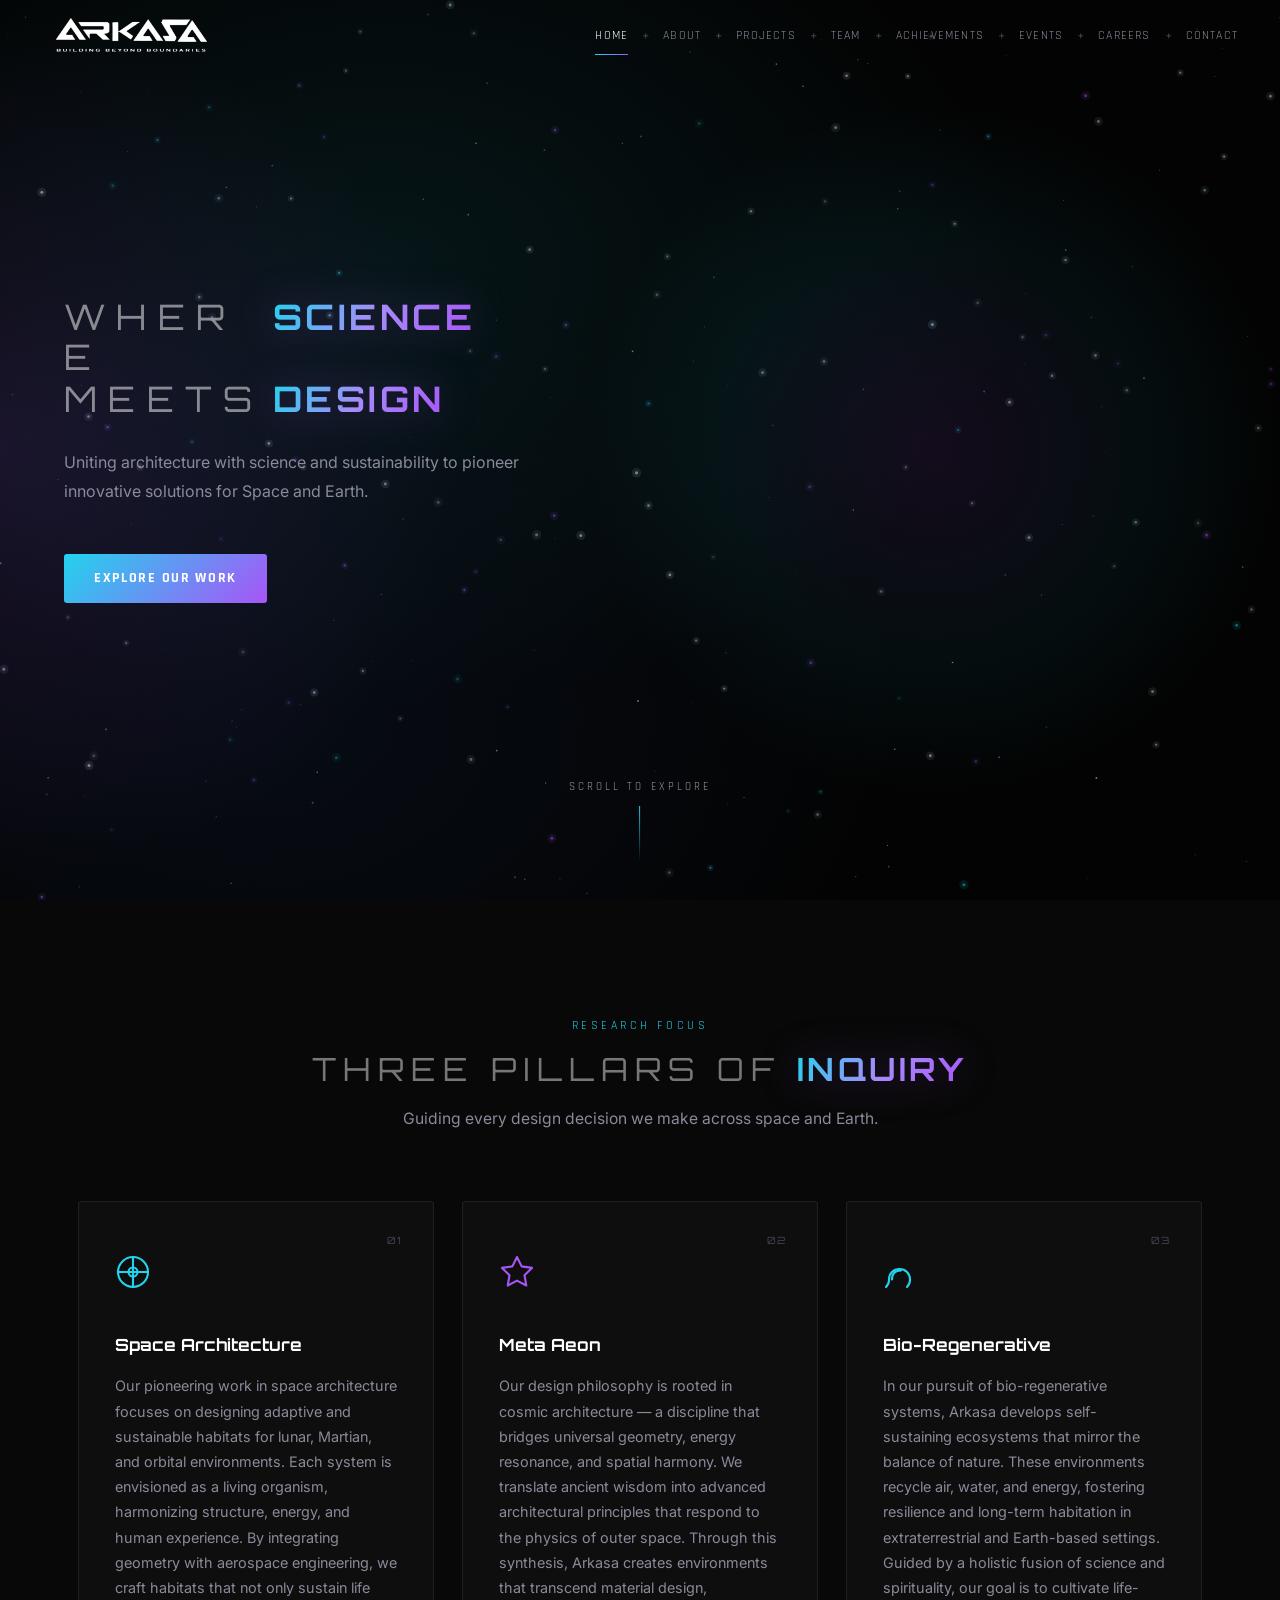
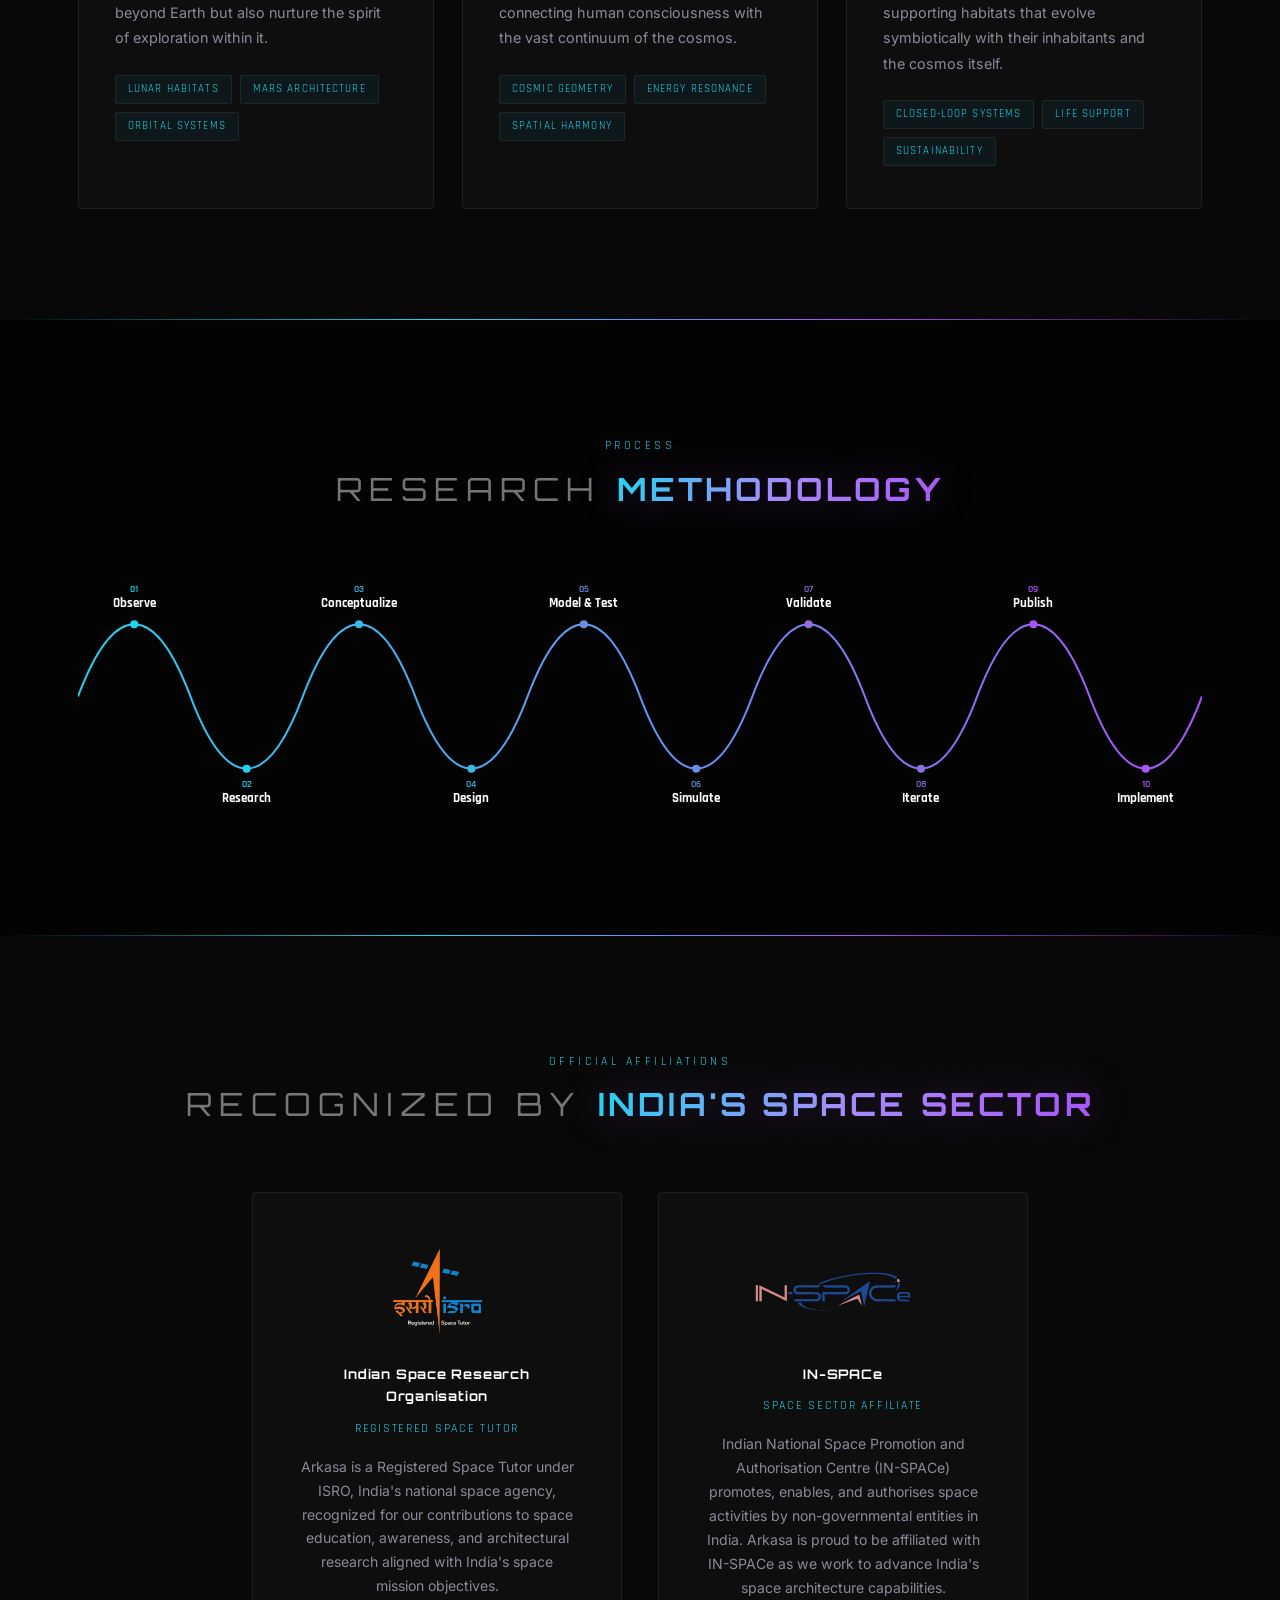
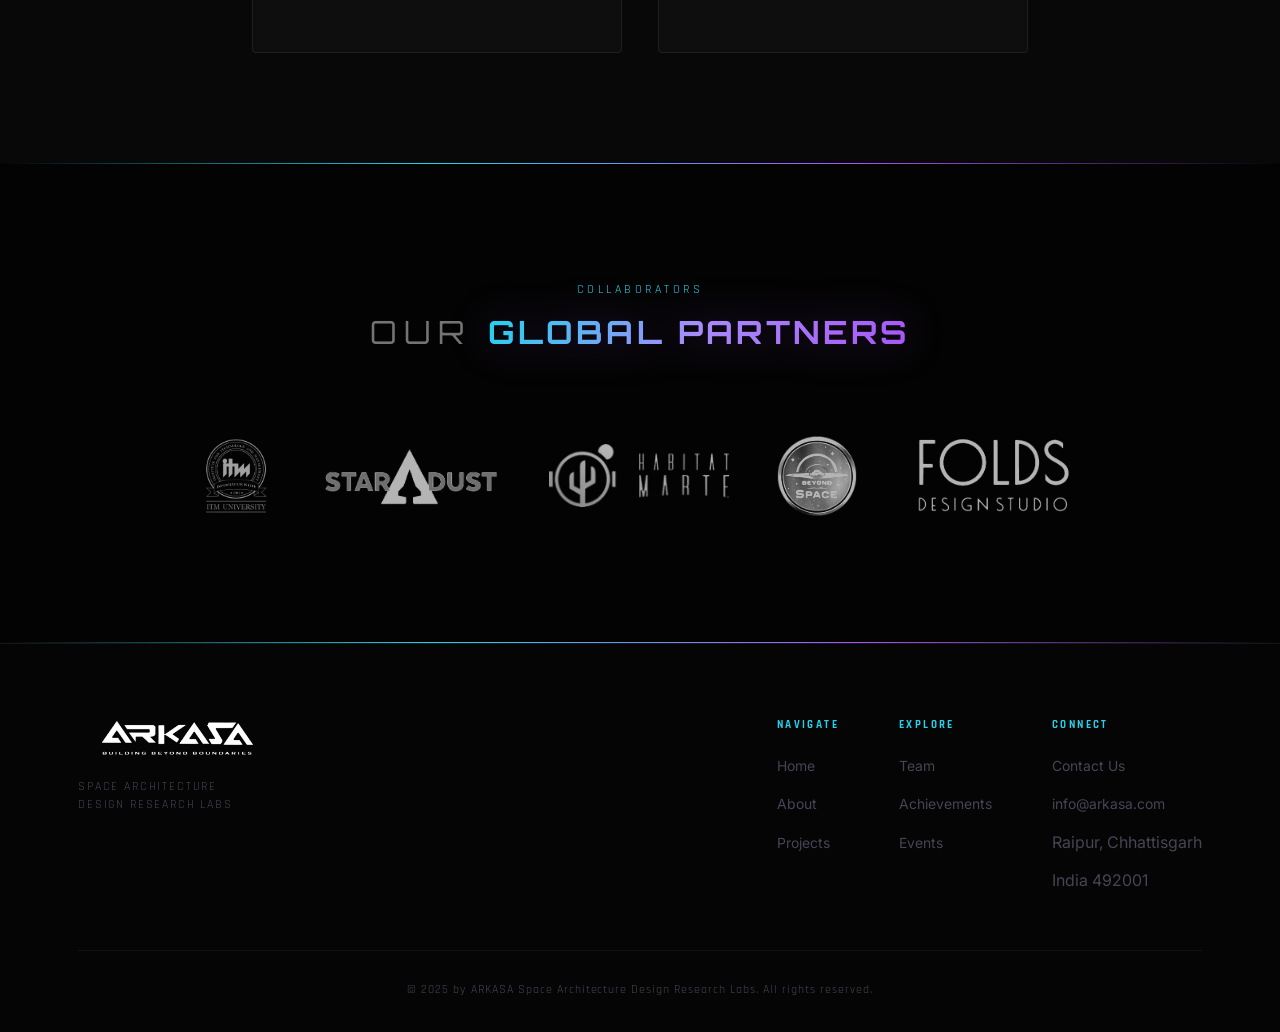
==== commit 265ac3d7: "Add files via upload" ====
--- a/index.html
+++ b/index.html
@@ -3,7 +3,7 @@
 <head>
   <meta charset="UTF-8"/>
   <meta name="viewport" content="width=device-width,initial-scale=1.0"/>
-  <title>ARKASA � Space Architecture Design Research Labs</title>
+  <title>ARKASA Space Architecture Design Research Labs</title>
   <link rel="preconnect" href="https://fonts.googleapis.com"/>
   <link rel="preconnect" href="https://fonts.gstatic.com" crossorigin/>
   <link href="https://fonts.googleapis.com/css2?family=Orbitron:wght@400;600;700;900&family=Inter:wght@300;400;500;600&family=Rajdhani:wght@300;400;500;600&display=swap" rel="stylesheet"/>
@@ -25,6 +25,7 @@
       <li><a href="achievements.html" class="nav-link">Achievements</a></li>
       <li><a href="events.html"       class="nav-link">Events</a></li>
       <li><a href="careers.html"      class="nav-link">Careers</a></li>
+      <li><a href="contact.html"      class="nav-link">Contact</a></li>
     </ul>
     <button class="hamburger" id="hamburger" aria-label="Menu">
       <span></span><span></span><span></span>
@@ -48,7 +49,9 @@
   </div>
   <div class="hero-img-wrap">
     <div class="moon-3d-wrap">
-      <img src="assets/images/moon-3d.png" alt="3D Moon" class="moon-3d"/>
+      <video class="moon-3d" autoplay loop muted playsinline>
+        <source src="assets/images/vecteezy_one-minute-moon-rotate-loop_5357501.mp4" type="video/mp4"/>
+      </video>
       <div class="moon-glow"></div>
     </div>
   </div>
@@ -134,27 +137,27 @@
         <circle cx="1050" cy="240" r="5" fill="#8e6fdb"/>
         <circle cx="1330" cy="240" r="5" fill="#a855f7"/>
         <!-- Peak labels (above) -->
-        <text x="70"   y="38"  text-anchor="middle" fill="#e2e8f0" font-size="13" font-family="Rajdhani,sans-serif" font-weight="600">Observe</text>
-        <text x="70"   y="22"  text-anchor="middle" fill="#22d3ee" font-size="10" font-family="Rajdhani,sans-serif">01</text>
-        <text x="350"  y="38"  text-anchor="middle" fill="#e2e8f0" font-size="13" font-family="Rajdhani,sans-serif" font-weight="600">Conceptualize</text>
-        <text x="350"  y="22"  text-anchor="middle" fill="#3ab8e6" font-size="10" font-family="Rajdhani,sans-serif">03</text>
-        <text x="630"  y="38"  text-anchor="middle" fill="#e2e8f0" font-size="13" font-family="Rajdhani,sans-serif" font-weight="600">Model &amp; Test</text>
-        <text x="630"  y="22"  text-anchor="middle" fill="#6a8fe0" font-size="10" font-family="Rajdhani,sans-serif">05</text>
-        <text x="910"  y="38"  text-anchor="middle" fill="#e2e8f0" font-size="13" font-family="Rajdhani,sans-serif" font-weight="600">Validate</text>
-        <text x="910"  y="22"  text-anchor="middle" fill="#8e6fdb" font-size="10" font-family="Rajdhani,sans-serif">07</text>
-        <text x="1190" y="38"  text-anchor="middle" fill="#e2e8f0" font-size="13" font-family="Rajdhani,sans-serif" font-weight="600">Publish</text>
-        <text x="1190" y="22"  text-anchor="middle" fill="#a855f7" font-size="10" font-family="Rajdhani,sans-serif">09</text>
+        <text x="70"   y="38"  text-anchor="middle" fill="#ffffff" font-size="16" font-family="Rajdhani,sans-serif" font-weight="700">Observe</text>
+        <text x="70"   y="20"  text-anchor="middle" fill="#22d3ee" font-size="12" font-family="Rajdhani,sans-serif" font-weight="600">01</text>
+        <text x="350"  y="38"  text-anchor="middle" fill="#ffffff" font-size="16" font-family="Rajdhani,sans-serif" font-weight="700">Conceptualize</text>
+        <text x="350"  y="20"  text-anchor="middle" fill="#3ab8e6" font-size="12" font-family="Rajdhani,sans-serif" font-weight="600">03</text>
+        <text x="630"  y="38"  text-anchor="middle" fill="#ffffff" font-size="16" font-family="Rajdhani,sans-serif" font-weight="700">Model &amp; Test</text>
+        <text x="630"  y="20"  text-anchor="middle" fill="#6a8fe0" font-size="12" font-family="Rajdhani,sans-serif" font-weight="600">05</text>
+        <text x="910"  y="38"  text-anchor="middle" fill="#ffffff" font-size="16" font-family="Rajdhani,sans-serif" font-weight="700">Validate</text>
+        <text x="910"  y="20"  text-anchor="middle" fill="#8e6fdb" font-size="12" font-family="Rajdhani,sans-serif" font-weight="600">07</text>
+        <text x="1190" y="38"  text-anchor="middle" fill="#ffffff" font-size="16" font-family="Rajdhani,sans-serif" font-weight="700">Publish</text>
+        <text x="1190" y="20"  text-anchor="middle" fill="#a855f7" font-size="12" font-family="Rajdhani,sans-serif" font-weight="600">09</text>
         <!-- Trough labels (below) -->
-        <text x="210"  y="263" text-anchor="middle" fill="#22d3ee" font-size="10" font-family="Rajdhani,sans-serif">02</text>
-        <text x="210"  y="279" text-anchor="middle" fill="#e2e8f0" font-size="13" font-family="Rajdhani,sans-serif" font-weight="600">Research</text>
-        <text x="490"  y="263" text-anchor="middle" fill="#3ab8e6" font-size="10" font-family="Rajdhani,sans-serif">04</text>
-        <text x="490"  y="279" text-anchor="middle" fill="#e2e8f0" font-size="13" font-family="Rajdhani,sans-serif" font-weight="600">Design</text>
-        <text x="770"  y="263" text-anchor="middle" fill="#6a8fe0" font-size="10" font-family="Rajdhani,sans-serif">06</text>
-        <text x="770"  y="279" text-anchor="middle" fill="#e2e8f0" font-size="13" font-family="Rajdhani,sans-serif" font-weight="600">Simulate</text>
-        <text x="1050" y="263" text-anchor="middle" fill="#8e6fdb" font-size="10" font-family="Rajdhani,sans-serif">08</text>
-        <text x="1050" y="279" text-anchor="middle" fill="#e2e8f0" font-size="13" font-family="Rajdhani,sans-serif" font-weight="600">Iterate</text>
-        <text x="1330" y="263" text-anchor="middle" fill="#a855f7" font-size="10" font-family="Rajdhani,sans-serif">10</text>
-        <text x="1330" y="279" text-anchor="middle" fill="#e2e8f0" font-size="13" font-family="Rajdhani,sans-serif" font-weight="600">Implement</text>
+        <text x="210"  y="263" text-anchor="middle" fill="#22d3ee" font-size="12" font-family="Rajdhani,sans-serif" font-weight="600">02</text>
+        <text x="210"  y="281" text-anchor="middle" fill="#ffffff" font-size="16" font-family="Rajdhani,sans-serif" font-weight="700">Research</text>
+        <text x="490"  y="263" text-anchor="middle" fill="#3ab8e6" font-size="12" font-family="Rajdhani,sans-serif" font-weight="600">04</text>
+        <text x="490"  y="281" text-anchor="middle" fill="#ffffff" font-size="16" font-family="Rajdhani,sans-serif" font-weight="700">Design</text>
+        <text x="770"  y="263" text-anchor="middle" fill="#6a8fe0" font-size="12" font-family="Rajdhani,sans-serif" font-weight="600">06</text>
+        <text x="770"  y="281" text-anchor="middle" fill="#ffffff" font-size="16" font-family="Rajdhani,sans-serif" font-weight="700">Simulate</text>
+        <text x="1050" y="263" text-anchor="middle" fill="#8e6fdb" font-size="12" font-family="Rajdhani,sans-serif" font-weight="600">08</text>
+        <text x="1050" y="281" text-anchor="middle" fill="#ffffff" font-size="16" font-family="Rajdhani,sans-serif" font-weight="700">Iterate</text>
+        <text x="1330" y="263" text-anchor="middle" fill="#a855f7" font-size="12" font-family="Rajdhani,sans-serif" font-weight="600">10</text>
+        <text x="1330" y="281" text-anchor="middle" fill="#ffffff" font-size="16" font-family="Rajdhani,sans-serif" font-weight="700">Implement</text>
       </svg>
     </div>
   </div>
@@ -173,7 +176,7 @@
         <div class="aff-logo"><img src="assets/images/isro.png" alt="ISRO"/></div>
         <p class="aff-name">Indian Space Research Organisation</p>
         <p class="aff-role">Registered Space Tutor</p>
-        <p class="aff-desc">Arkasa is a Registered Space Tutor under ISRO � India's national space agency � recognized for our contributions to space education, awareness, and architectural research aligned with India's space mission objectives.</p>
+        <p class="aff-desc">Arkasa is a Registered Space Tutor under ISRO, India's national space agency, recognized for our contributions to space education, awareness, and architectural research aligned with India's space mission objectives.</p>
       </div>
       <div class="aff-card">
         <div class="aff-logo"><img src="assets/images/inspace.png" alt="IN-SPACe"/></div>
@@ -198,6 +201,7 @@
       <div class="collab-logo"><img src="assets/images/collab-stardust.png" alt="STARDUST"/></div>
       <div class="collab-logo"><img src="assets/images/collab-habitat-marte.png" alt="Habitat Marte"/></div>
       <div class="collab-logo"><img src="assets/images/collab-beyond-space.png" alt="Beyond Space"/></div>
+      <div class="collab-logo"><img src="assets/images/FOLDS LOGO for collaboration .png" alt="Folds Design Studio"/></div>
     </div>
   </div>
 </section>
@@ -226,20 +230,20 @@
             <li><a href="team.html">Team</a></li>
             <li><a href="achievements.html">Achievements</a></li>
             <li><a href="events.html">Events</a></li>
-            <li><a href="contact.html">Contact</a></li>
           </ul>
         </div>
         <div class="footer-col">
           <h4>Connect</h4>
           <ul>
+            <li><a href="contact.html">Contact Us</a></li>
             <li><a href="mailto:info@arkasa.com">info@arkasa.com</a></li>
             <li><span style="color:var(--text-dim)">Raipur, Chhattisgarh</span></li>
-            <li><span style="color:var(--text-dim)">India � 492001</span></li>
+            <li><span style="color:var(--text-dim)">India 492001</span></li>
           </ul>
         </div>
       </div>
     </div>
-    <div class="footer-bottom">� 2025 by ARKASA � Space Architecture Design Research Labs. All rights reserved.</div>
+    <div class="footer-bottom">© 2025 by ARKASA Space Architecture Design Research Labs. All rights reserved.</div>
   </div>
 </footer>
 
--- a/styles.css
+++ b/styles.css
@@ -29,12 +29,16 @@
   --ease:        cubic-bezier(0.4,0,0.2,1);
 }
 *,*::before,*::after{box-sizing:border-box;margin:0;padding:0;}
-html{scroll-behavior:smooth;}
-body{background:var(--bg);color:var(--text);font-family:var(--font-b);line-height:1.7;overflow-x:hidden;}
+html{scroll-behavior:smooth;-webkit-text-size-adjust:100%;}
+body{background:var(--bg);color:var(--text);font-family:var(--font-b);line-height:1.7;overflow-x:hidden;word-break:break-word;overflow-wrap:break-word;}
 a{color:inherit;text-decoration:none;}
 ul{list-style:none;}
-img{max-width:100%;display:block;}
-button{cursor:pointer;border:none;background:none;}
+img{max-width:100%;display:block;height:auto;}
+video{max-width:100%;display:block;}
+button{cursor:pointer;border:none;background:none;touch-action:manipulation;}
+/* Minimum tap target size for all interactive elements */
+a,button,.btn,.nav-link,.hamburger{-webkit-tap-highlight-color:transparent;}
+.btn,.nav-link,.hamburger,.p-cta{min-height:44px;display:inline-flex;align-items:center;}
 ::-webkit-scrollbar{width:5px;}
 ::-webkit-scrollbar-track{background:#000;}
 ::-webkit-scrollbar-thumb{background:linear-gradient(var(--cyan),var(--violet));border-radius:3px;}
@@ -70,7 +74,7 @@
 /* ── NAVIGATION ── */
 #navbar{position:fixed;top:0;left:0;right:0;height:var(--nav-h);z-index:1000;transition:background var(--t),border var(--t);}
 #navbar.scrolled{background:rgba(3,3,3,.96);backdrop-filter:blur(22px);border-bottom:1px solid var(--border);}
-.nav-container{max-width:1180px;margin:0 auto;padding:0 32px;height:100%;display:flex;align-items:center;justify-content:space-between;}
+.nav-container{max-width:100%;margin:0;padding:0 32px;height:100%;display:flex;align-items:center;justify-content:space-between;}
 .nav-logo{display:flex;align-items:center;gap:12px;flex-shrink:0;}
 .nav-logo img{height:46px;object-fit:contain;}
 .nav-links{display:flex;align-items:center;gap:0;justify-content:flex-end;}
@@ -102,7 +106,7 @@
 .hero{position:relative;height:100vh;min-height:700px;display:grid;grid-template-columns:1fr 1fr;align-items:center;overflow:hidden;}
 #starCanvas{position:absolute;inset:0;width:100%;height:100%;}
 .hero-nebula{position:absolute;inset:0;background:radial-gradient(ellipse 60% 80% at 0% 50%,rgba(168,85,247,.13) 0%,transparent 60%),radial-gradient(ellipse at 30% 30%,rgba(34,211,238,.09) 0%,transparent 50%),radial-gradient(ellipse at 20% 80%,rgba(59,130,246,.07) 0%,transparent 45%),rgba(3,3,3,.45);}
-.hero-content{position:relative;z-index:2;text-align:left;max-width:680px;padding:0 0 0 max(32px, calc((100vw - 1180px) / 2 + 32px));}
+.hero-content{position:relative;z-index:2;text-align:left;max-width:680px;padding:0 0 0 64px;margin-left:0;}
 .hero-eyebrow{font-family:var(--font-a);font-size:.68rem;letter-spacing:.38em;text-transform:uppercase;color:var(--cyan);margin-bottom:24px;opacity:0;animation:fadeUp .8s .3s forwards;display:flex;align-items:center;justify-content:flex-start;gap:14px;}
 .hero-eyebrow::before{content:'';width:40px;height:1px;background:linear-gradient(90deg,transparent,var(--cyan));}
 .hero-eyebrow::after{display:none;}
@@ -110,19 +114,17 @@
 .hero-line{display:flex;align-items:baseline;}
 .hero-line:first-child{margin-left:0;}
 .hero-line:last-child{margin-left:0;}
-.hero-dim-word{font-size:clamp(1.1rem,2vw,1.55rem);font-weight:200;letter-spacing:.32em;color:rgba(255,255,255,0.5);text-transform:uppercase;display:inline-block;width:7.2ch;}
-.hero-grad-word{font-size:clamp(1.1rem,2vw,1.55rem);font-weight:700;background:linear-gradient(120deg,#22d3ee 0%,#a78bfa 50%,#a855f7 100%);-webkit-background-clip:text;-webkit-text-fill-color:transparent;background-clip:text;filter:drop-shadow(0 0 20px rgba(168,85,247,.3));letter-spacing:.1em;text-transform:uppercase;}
+.hero-dim-word{font-size:clamp(1.5rem,2.8vw,2.2rem);font-weight:200;letter-spacing:.32em;color:rgba(255,255,255,0.5);text-transform:uppercase;display:inline-block;width:7.2ch;}
+.hero-grad-word{font-size:clamp(1.5rem,2.8vw,2.2rem);font-weight:700;background:linear-gradient(120deg,#22d3ee 0%,#a78bfa 50%,#a855f7 100%);-webkit-background-clip:text;-webkit-text-fill-color:transparent;background-clip:text;filter:drop-shadow(0 0 20px rgba(168,85,247,.3));letter-spacing:.1em;text-transform:uppercase;}
 .hero-sub{font-size:1rem;color:var(--text-muted);margin-bottom:48px;line-height:1.8;opacity:0;animation:fadeUp .9s .7s forwards;}
 .hero-btns{display:flex;gap:16px;justify-content:flex-start;flex-wrap:wrap;opacity:0;animation:fadeUp .9s .9s forwards;}
-.hero-scroll{position:absolute;bottom:38px;left:50%;transform:translateX(-50%);display:flex;flex-direction:column;align-items:center;gap:10px;color:var(--text-dim);font-family:var(--font-a);font-size:.62rem;letter-spacing:.22em;text-transform:uppercase;z-index:2;opacity:0;animation:fadeIn 1s 1.2s forwards;}
-.hero-img-wrap{position:relative;z-index:2;height:100%;display:flex;align-items:center;justify-content:center;padding:60px 4vw 60px 0;}
-.moon-3d-wrap{position:relative;display:flex;align-items:center;justify-content:center;width:min(420px,40vw);height:min(420px,40vw);animation:moonFloat 7s ease-in-out infinite;}
-.moon-3d{width:100%;height:100%;object-fit:contain;filter:drop-shadow(0 0 50px rgba(168,85,247,.7)) drop-shadow(0 0 100px rgba(34,211,238,.35)) drop-shadow(-18px -12px 30px rgba(255,255,255,.08));}
-.moon-glow{position:absolute;inset:-20%;border-radius:50%;background:radial-gradient(circle, rgba(168,85,247,.22) 0%, rgba(34,211,238,.1) 40%, transparent 65%);animation:moonGlowPulse 4s ease-in-out infinite;pointer-events:none;}
-@keyframes moonFloat{0%,100%{transform:translateY(0px);}50%{transform:translateY(-24px);}}
-
+.hero-scroll{position:absolute;bottom:38px;left:50%;transform:translateX(-50%);display:flex;flex-direction:column;align-items:center;gap:10px;color:rgba(255,255,255,0.6);font-family:var(--font-a);font-size:.68rem;letter-spacing:.28em;text-transform:uppercase;z-index:2;opacity:0;animation:fadeIn 1s 1.2s forwards;}
+.hero-img-wrap{position:relative;height:100%;display:flex;align-items:center;justify-content:center;padding:60px 4vw 60px 0;}
+.moon-3d-wrap{position:relative;display:flex;align-items:center;justify-content:center;width:min(540px,50vw);height:min(540px,50vw);}
+.moon-3d{width:100%;height:100%;object-fit:cover;-webkit-mask-image:radial-gradient(circle, black 55%, transparent 70%);mask-image:radial-gradient(circle, black 55%, transparent 70%);filter:drop-shadow(0 0 40px rgba(168,85,247,.55)) drop-shadow(0 0 80px rgba(34,211,238,.25)) drop-shadow(0 0 120px rgba(168,85,247,.2));}
+.moon-glow{position:absolute;inset:-20%;border-radius:50%;background:radial-gradient(circle, rgba(168,85,247,.1) 0%, rgba(34,211,238,.05) 40%, transparent 65%);animation:moonGlowPulse 4s ease-in-out infinite;pointer-events:none;}
 @keyframes moonGlowPulse{0%,100%{opacity:.7;transform:scale(1);}50%{opacity:1;transform:scale(1.06);}}
-.scroll-line{width:1px;height:48px;background:linear-gradient(to bottom,var(--cyan),transparent);animation:pulse-line 2.2s ease infinite;}
+.scroll-line{width:1px;height:56px;background:linear-gradient(to bottom,var(--cyan),transparent);animation:pulse-line 2.2s ease infinite;}
 @keyframes pulse-line{0%,100%{opacity:.3;transform:scaleY(.7);}50%{opacity:1;transform:scaleY(1);}}
 
 /* ── ABOUT ── */
@@ -315,6 +317,17 @@
 .tm-name{font-family:var(--font-d);font-size:.9rem;font-weight:700;color:#fff;margin-bottom:6px;letter-spacing:.05em;}
 .tm-role{font-family:var(--font-a);font-size:.75rem;letter-spacing:.14em;text-transform:uppercase;background:var(--nebula);-webkit-background-clip:text;-webkit-text-fill-color:transparent;background-clip:text;}
 
+/* ── ADVISORS ── */
+.advisor-grid{display:flex;flex-wrap:wrap;justify-content:center;gap:28px;}
+.adv-card{flex:0 0 calc(33.333% - 19px);min-width:280px;background:var(--bg-card);border:1px solid var(--border);border-radius:6px;padding:36px 32px;display:flex;flex-direction:column;gap:16px;transition:border-color .3s,box-shadow .3s;}
+.adv-card:hover{border-color:rgba(34,211,238,.35);box-shadow:0 16px 50px rgba(34,211,238,.08);}
+.adv-header{display:flex;align-items:center;gap:16px;}
+.adv-avatar{width:64px;height:64px;border-radius:50%;object-fit:cover;object-position:top;border:2px solid rgba(34,211,238,.3);flex-shrink:0;}
+.adv-name{font-family:var(--font-d);font-size:.9rem;font-weight:700;color:#fff;margin-bottom:4px;}
+.adv-title{font-family:var(--font-a);font-size:.75rem;font-weight:600;letter-spacing:.08em;text-transform:uppercase;color:var(--violet);}
+.adv-pos{font-family:var(--font-a);font-size:.82rem;font-weight:600;color:rgba(34,211,238,.8);letter-spacing:.03em;line-height:1.5;}
+.adv-bio{color:var(--text-muted);font-size:.875rem;line-height:1.85;}
+
 /* ── AFFILIATIONS ── */
 .affiliations-grid{display:flex;gap:36px;justify-content:center;}
 .aff-card{flex:1;max-width:370px;background:var(--bg-card);border:1px solid var(--border);border-radius:4px;padding:52px 44px;text-align:center;transition:transform var(--t),border-color var(--t),box-shadow var(--t);}
@@ -449,6 +462,9 @@
 .modal-body p{color:var(--text-muted);font-size:.92rem;line-height:1.85;margin-bottom:16px;}
 .modal-tags{display:flex;flex-wrap:wrap;gap:8px;margin-top:28px;}
 
+.mv-grid{display:grid;grid-template-columns:1fr 1fr;gap:28px;}
+.values-grid{display:grid;grid-template-columns:repeat(3,1fr);gap:24px;}
+
 /* responsive: stack on small screens */
 @media(max-width:760px){
   .modal-box{grid-template-columns:1fr;max-height:92vh;overflow-y:auto;}
@@ -477,9 +493,203 @@
 .reveal{opacity:0;transform:translateY(32px);transition:opacity .75s ease,transform .75s ease;}
 .reveal.visible{opacity:1;transform:translateY(0);}
 
-/* ── RESPONSIVE ── */
-@media(max-width:1100px){.team-grid{grid-template-columns:repeat(2,1fr);}.research-cards{grid-template-columns:1fr 1fr;}.portfolio-grid{grid-template-columns:1fr 1fr;}.about-grid{gap:50px;}.p-gfx{height:190px;}.hero{grid-template-columns:55% 45%;}}
-@media(max-width:900px){.hero{grid-template-columns:1fr;}.hero-content{padding:0 6vw;max-width:100%;}.hero-img-wrap{display:none;}.moon-3d-wrap{display:none;}}
-@media(max-width:640px){.portfolio-grid{grid-template-columns:1fr;}}
-@media(max-width:768px){.section{padding:72px 0;}.nav-links{position:fixed;top:var(--nav-h);left:0;right:0;background:rgba(2,7,20,.97);backdrop-filter:blur(20px);flex-direction:column;padding:20px 28px 28px;gap:2px;border-bottom:1px solid var(--border);transform:translateY(-110%);transition:transform .4s var(--ease);}.nav-links.open{transform:translateY(0);}.hamburger{display:flex;}.about-grid{grid-template-columns:1fr;}.orbit-graphic{display:none;}.research-cards,.portfolio-grid,.events-grid{grid-template-columns:1fr;}.team-grid{grid-template-columns:repeat(2,1fr);}.affiliations-grid{flex-direction:column;align-items:center;}.collab-strip{gap:28px;}.contact-grid{grid-template-columns:1fr;gap:44px;}.f-row{grid-template-columns:1fr;}.footer-inner{flex-direction:column;gap:40px;}.footer-cols{flex-wrap:wrap;gap:36px;justify-content:flex-start;}.newsletter-box{padding:44px 26px;}.nl-row{flex-direction:column;}.modal-box{padding:36px 26px;}}
-@media(max-width:480px){.team-grid{grid-template-columns:1fr;}.hero-title{font-size:2.6rem;}.hero-btns{flex-direction:column;align-items:center;}}
+/* ══════════════════════════════════════
+   RESPONSIVE  (largest → smallest)
+══════════════════════════════════════ */
+
+/* ── 1100px ── */
+@media(max-width:1100px){
+  .team-grid{grid-template-columns:repeat(2,1fr);}
+  .research-cards{grid-template-columns:1fr 1fr;}
+  .portfolio-grid{grid-template-columns:1fr 1fr;}
+  .about-grid{gap:50px;}
+  .p-gfx{height:190px;}
+  .hero{grid-template-columns:55% 45%;}
+  .footer-inner{gap:48px;}
+}
+
+/* ── 900px — single-column hero, hide moon ── */
+@media(max-width:900px){
+  .hero{grid-template-columns:1fr;}
+  .hero-content{padding:0 6vw;max-width:100%;text-align:center;}
+  .hero-eyebrow{justify-content:center;}
+  .hero-title{align-items:center;}
+  .hero-btns{justify-content:center;}
+  .hero-img-wrap{display:none;}
+  .moon-3d-wrap{display:none;}
+  .adv-card{flex:0 0 calc(50% - 14px);min-width:240px;}
+}
+
+/* ── 768px — tablet / large mobile ── */
+@media(max-width:768px){
+  /* Layout */
+  .section{padding:72px 0;}
+  .section-header{margin-bottom:40px;}
+
+  /* Typography */
+  .section-title{letter-spacing:.1em;}
+  .page-hero-title{letter-spacing:.1em;}
+
+  /* Page hero */
+  .page-hero-content{padding:48px 24px 0;}
+
+  /* Grids */
+  .mv-grid{grid-template-columns:1fr;}
+  .values-grid{grid-template-columns:1fr 1fr;}
+  .about-grid{grid-template-columns:1fr;}
+  .orbit-graphic{display:none;}
+  .about-stats{flex-wrap:wrap;gap:28px;}
+  .research-cards,.portfolio-grid,.events-grid{grid-template-columns:1fr;}
+  .team-grid{grid-template-columns:repeat(2,1fr);}
+  .affiliations-grid{flex-direction:column;align-items:stretch;}
+  .aff-card{max-width:100%;}
+  .collab-strip{gap:24px;}
+
+  /* Nav — mobile hamburger */
+  .nav-links{
+    position:fixed;top:var(--nav-h);left:0;right:0;
+    background:rgba(2,7,20,.97);backdrop-filter:blur(20px);
+    flex-direction:column;padding:20px 28px 28px;gap:2px;
+    border-bottom:1px solid var(--border);
+    transform:translateY(-110%);transition:transform .4s var(--ease);
+    overflow-y:auto;max-height:calc(100vh - var(--nav-h));
+  }
+  .nav-links.open{transform:translateY(0);}
+  .nav-links li+li::before{display:none;}
+  .nav-link{padding:13px 10px;width:100%;}
+  .hamburger{display:flex;}
+
+  /* Forms */
+  .f-row{grid-template-columns:1fr;}
+  .nl-row{flex-direction:column;}
+  .newsletter-box{padding:44px 26px;}
+
+  /* Footer */
+  .footer-inner{flex-direction:column;gap:32px;}
+  .footer-brand{max-width:100%;}
+  .footer-cols{flex-wrap:wrap;gap:36px;justify-content:flex-start;}
+
+  /* Modal */
+  .modal-box{grid-template-columns:1fr;max-height:92vh;overflow-y:auto;}
+  .modal-img{min-height:220px;max-height:240px;}
+  .modal-content{padding:28px 24px 36px;}
+}
+
+/* ── 640px — small tablet / large phone ── */
+@media(max-width:640px){
+  .section{padding:56px 0;}
+
+  /* Typography */
+  .section-title{letter-spacing:.06em;font-size:clamp(1.1rem,5vw,1.5rem);}
+  .page-hero-title{letter-spacing:.06em;font-size:clamp(1rem,5vw,1.4rem);}
+  .hero-sub{font-size:.92rem;margin-bottom:36px;}
+
+  /* Grids */
+  .portfolio-grid{grid-template-columns:1fr;}
+
+  /* Forms & Misc */
+  .newsletter-box{padding:32px 20px;}
+  .nl-title{font-size:clamp(1.5rem,6vw,2rem);}
+  .footer{padding:48px 0 24px;}
+  .footer-cols{gap:28px;}
+  .modal-content{padding:24px 20px 32px;}
+
+  /* Hero buttons stacked and full-width */
+  .hero-btns{flex-direction:column;align-items:center;width:100%;}
+  .hero-btns .btn{width:min(320px,80vw);justify-content:center;}
+
+  /* Advisors */
+  .adv-card{flex:0 0 100%;min-width:0;padding:28px 24px;}
+
+  /* Collab logos */
+  .collab-logo img{max-height:55px;max-width:120px;}
+  .collab-strip{gap:18px;}
+}
+
+/* ── 480px — standard mobile ── */
+@media(max-width:480px){
+  .section{padding:44px 0;}
+  .section-title{letter-spacing:.04em;}
+  .page-hero-title{letter-spacing:.04em;}
+  .page-hero-content{padding:36px 20px 0;}
+
+  /* Collab logos */
+  .collab-logo img{max-height:46px;max-width:100px;}
+  .collab-strip{gap:12px;}
+
+  /* Team / values */
+  .team-grid{grid-template-columns:1fr;}
+  .values-grid{grid-template-columns:1fr;}
+
+  /* Hero */
+  .hero-content{padding:0 20px;}
+  .hero-title{font-size:clamp(1rem,7vw,2rem);}
+  .hero-dim-word,.hero-grad-word{font-size:clamp(.9rem,4.5vw,1.2rem);}
+  .hero-btns .btn{width:100%;}
+
+  /* Stats */
+  .about-stats{gap:20px;}
+  .stat-number{font-size:1.8rem;}
+
+  /* Footer */
+  .footer-cols{flex-direction:column;gap:22px;}
+  .footer{padding:40px 0 20px;}
+  .newsletter-box{padding:28px 16px;}
+
+  /* Affiliations */
+  .aff-card{padding:36px 28px;}
+  .aff-logo{height:70px;}
+
+  /* Advisor cards */
+  .adv-card{padding:24px 20px;}
+  .adv-avatar{width:52px;height:52px;}
+
+  /* About page inline cards */
+  .mv-grid > div{padding:32px 24px !important;}
+  .values-grid > div{padding:28px 20px !important;}
+
+  /* Events card */
+  .ev-card{padding:28px 24px;}
+
+  /* Achievements stat bar */
+  .stat-item{padding:20px 18px !important;}
+  .stat-num{font-size:1.5rem !important;}
+
+  /* Modal */
+  .modal-close{top:12px;right:14px;}
+}
+
+/* ── 380px — very small phones ── */
+@media(max-width:380px){
+  :root{--nav-h:60px;}
+  .container{padding:0 16px;}
+  .section{padding:36px 0;}
+  .nav-container{padding:0 16px;}
+  .nav-logo img{height:36px;}
+
+  /* Collab logos */
+  .collab-logo img{max-height:38px;max-width:80px;}
+  .collab-strip{gap:8px;}
+  .hero-content{padding:0 16px;}
+  .page-hero-content{padding:24px 16px 0;}
+  .hero-eyebrow{font-size:.6rem;letter-spacing:.18em;}
+  .hero-dim-word,.hero-grad-word{font-size:clamp(.8rem,3.8vw,.98rem);}
+  .hero-sub{font-size:.84rem;}
+  .btn{padding:11px 18px;font-size:.8rem;}
+  .section-title{font-size:clamp(1rem,5vw,1.3rem);letter-spacing:.03em;}
+  .page-hero-title{font-size:clamp(.95rem,4.8vw,1.3rem);letter-spacing:.03em;}
+  .footer-bottom{font-size:.7rem;}
+  .newsletter-box{padding:24px 14px;}
+  .modal-content{padding:20px 16px 28px;}
+  .section-header{margin-bottom:28px;}
+
+  /* About page inline cards */
+  .mv-grid > div{padding:22px 16px !important;}
+  .values-grid > div{padding:22px 14px !important;}
+
+  /* Advisor cards */
+  .adv-card{padding:20px 16px;}
+
+  /* Events card */
+  .ev-card{padding:22px 18px;}
+}
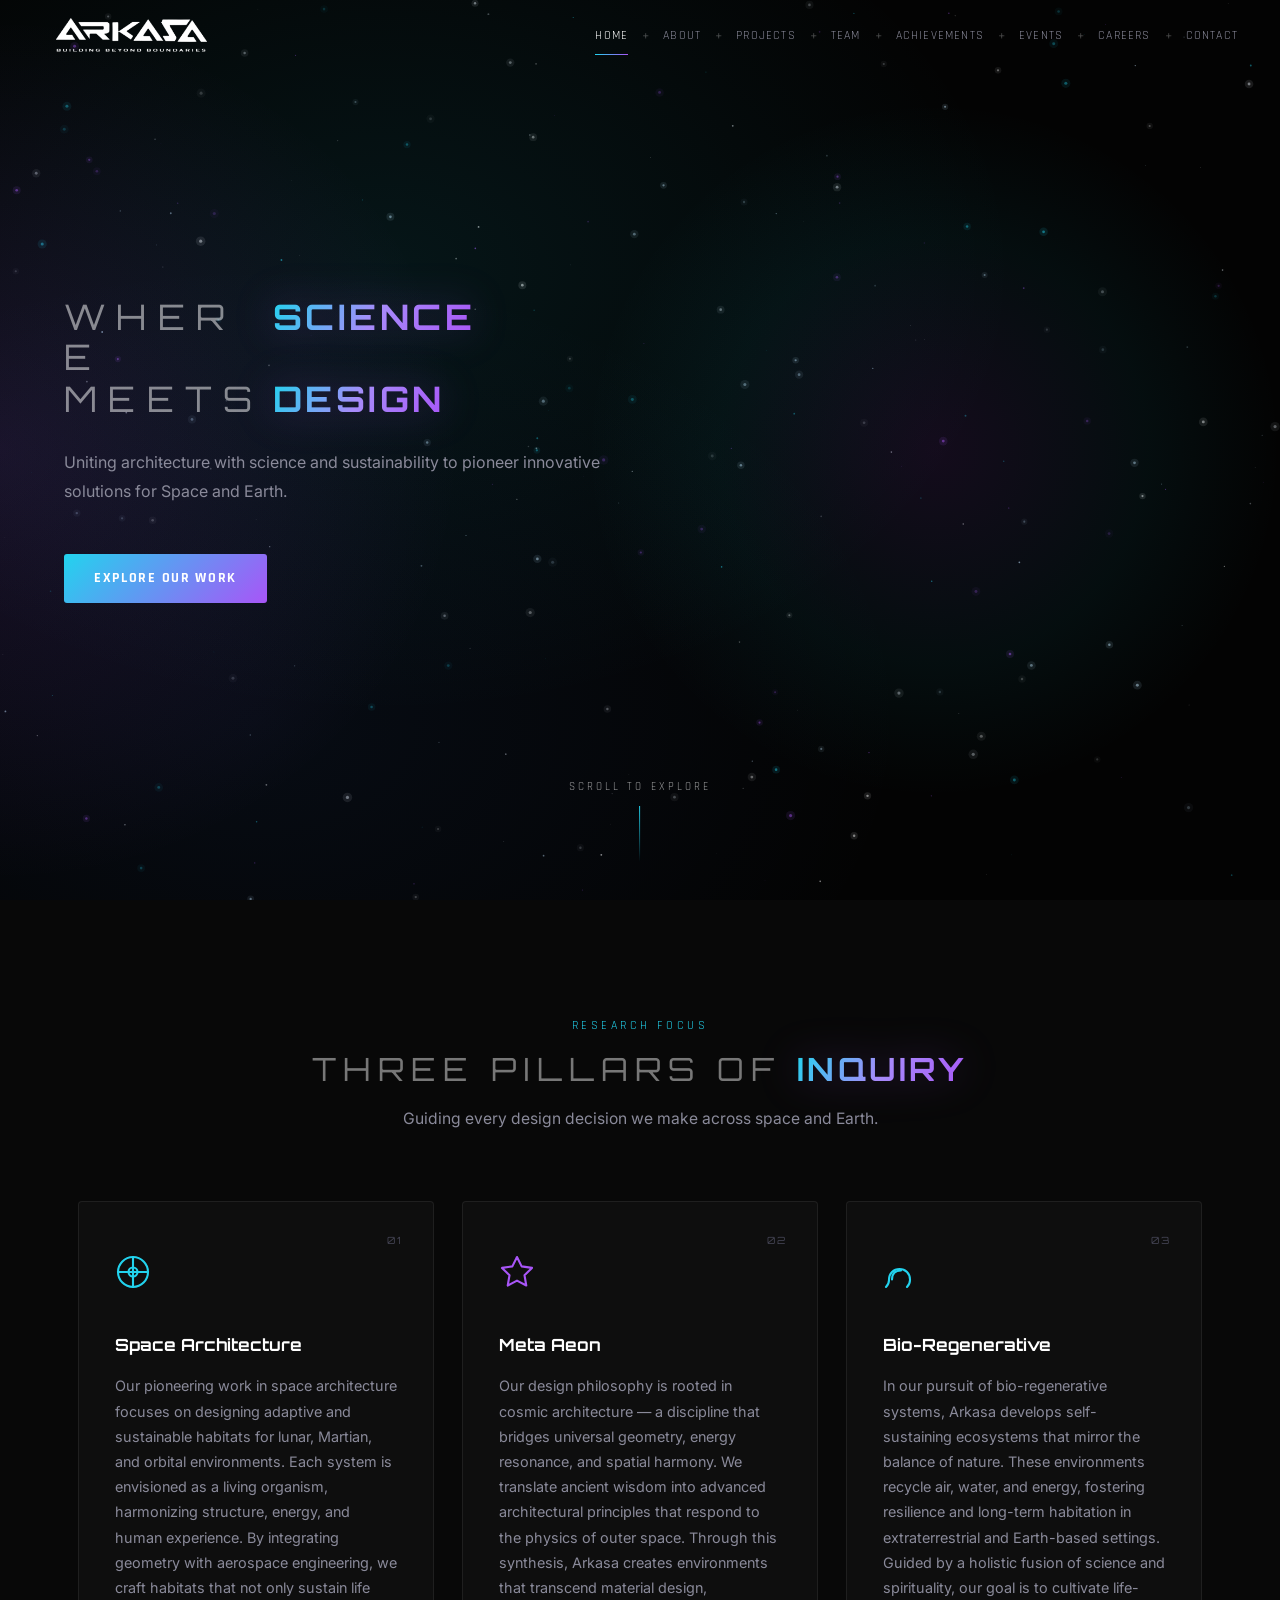
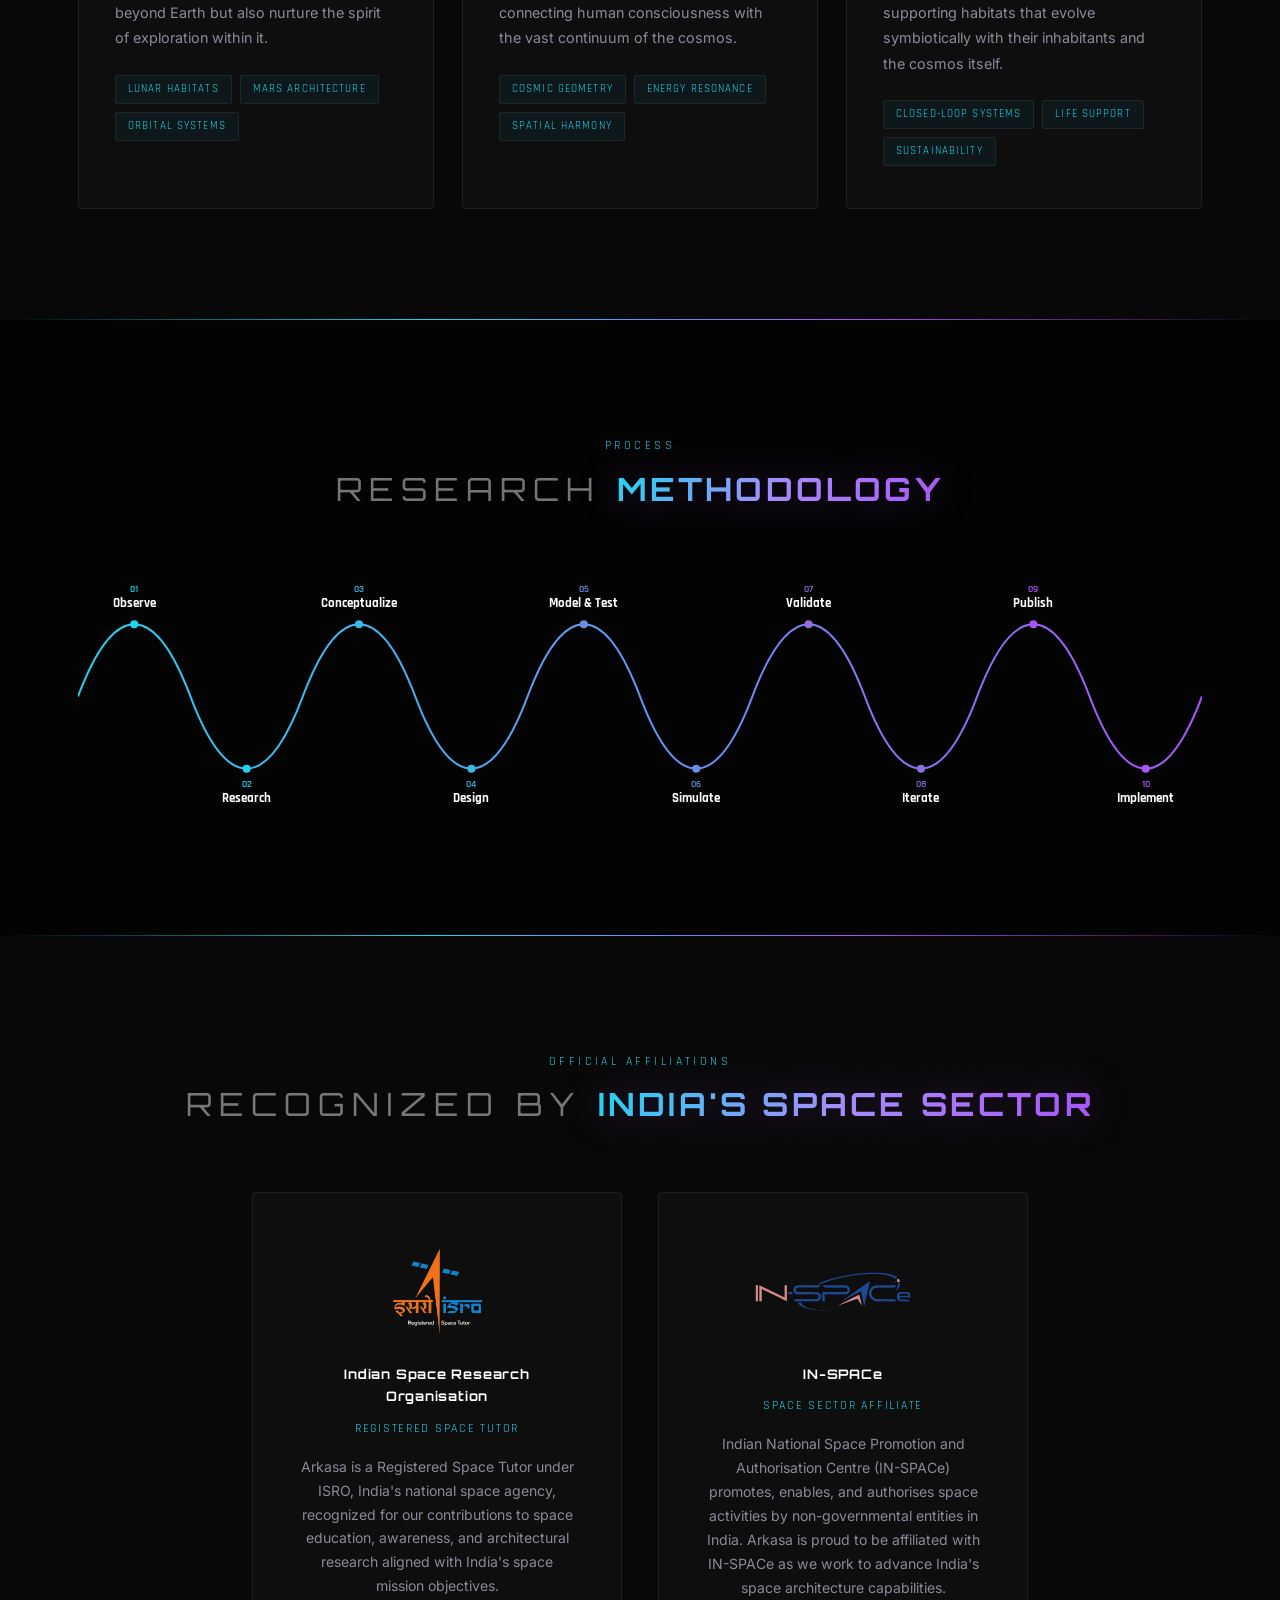
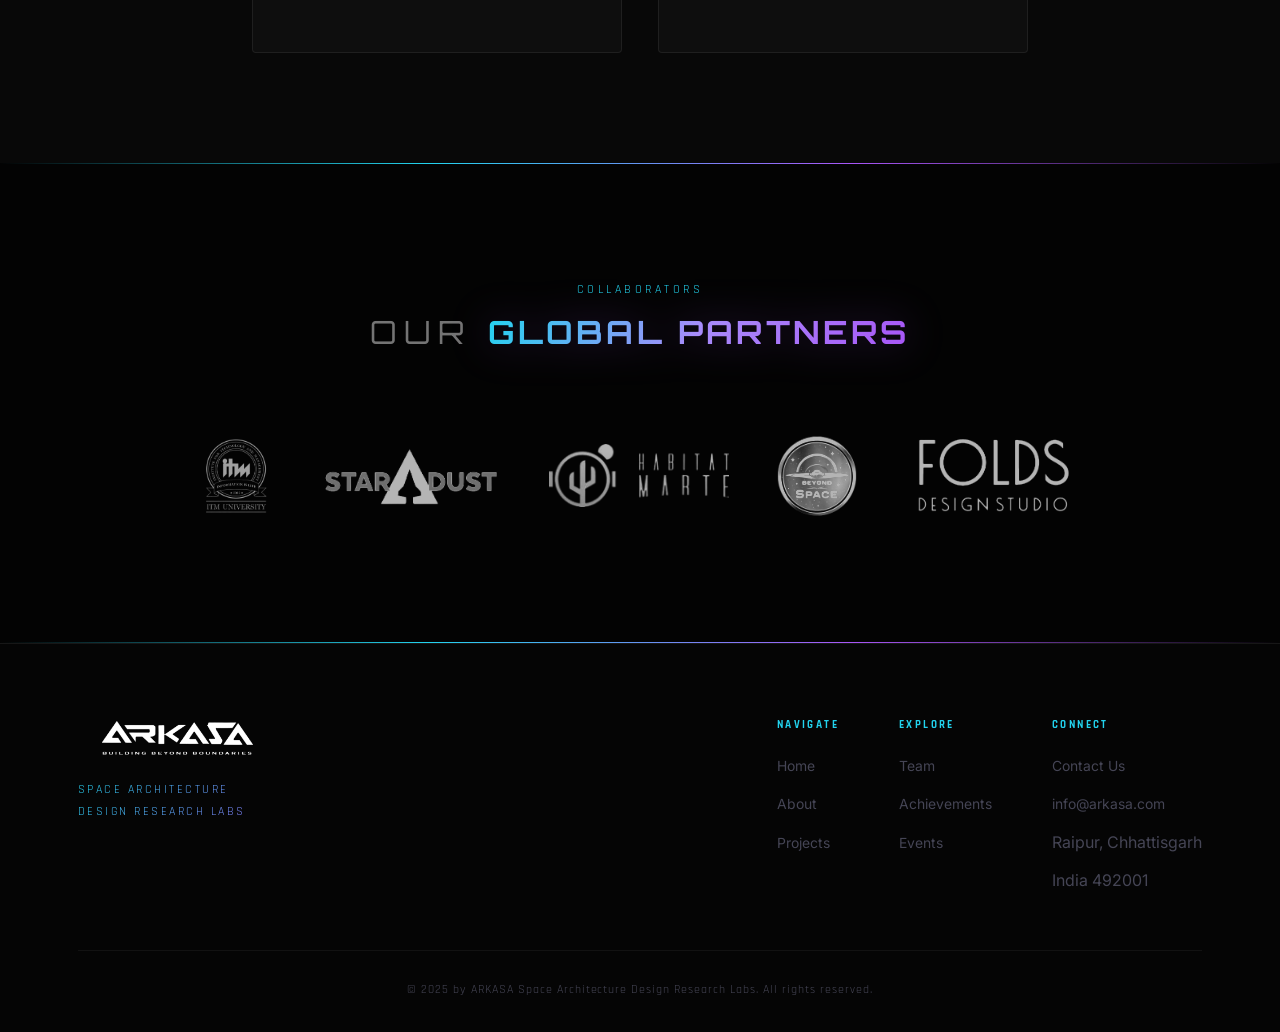
==== commit 61ef2f7b: "Add files via upload" ====
--- a/index.html
+++ b/index.html
@@ -42,7 +42,7 @@
       <span class="hero-line"><span class="hero-dim-word">Where</span><span class="hero-grad-word">Science</span></span>
       <span class="hero-line"><span class="hero-dim-word">Meets</span><span class="hero-grad-word">Design</span></span>
     </h1>
-    <p class="hero-sub">Uniting architecture with science and sustainability to pioneer<br/>innovative solutions for Space and Earth.</p>
+    <p class="hero-sub">Uniting architecture with science and sustainability to pioneer innovative solutions for Space and Earth.</p>
     <div class="hero-btns">
       <a href="projects.html" class="btn btn-primary">Explore Our Work</a>
     </div>
@@ -50,7 +50,7 @@
   <div class="hero-img-wrap">
     <div class="moon-3d-wrap">
       <video class="moon-3d" autoplay loop muted playsinline>
-        <source src="assets/images/vecteezy_one-minute-moon-rotate-loop_5357501.mp4" type="video/mp4"/>
+        <source src="assets/images/moon-video.mp4" type="video/mp4"/>
       </video>
       <div class="moon-glow"></div>
     </div>
@@ -103,8 +103,8 @@
       <span class="section-label">Process</span>
       <h2 class="section-title">Research <span class="grad-text">Methodology</span></h2>
     </div>
-    <div style="width:100%;overflow:hidden;">
-      <svg viewBox="0 0 1400 300" width="100%" preserveAspectRatio="xMidYMid meet" xmlns="http://www.w3.org/2000/svg">
+    <div style="width:100%;overflow-x:auto;-webkit-overflow-scrolling:touch;">
+      <svg viewBox="0 0 1400 300" width="100%" style="min-width:600px;" preserveAspectRatio="xMidYMid meet" xmlns="http://www.w3.org/2000/svg">
         <defs>
           <linearGradient id="waveGrad" x1="0%" y1="0%" x2="100%" y2="0%">
             <stop offset="0%" stop-color="#22d3ee"/>
--- a/styles.css
+++ b/styles.css
@@ -72,7 +72,7 @@
 .p-tag.tag-orbital{color:#a855f7;background:rgba(168,85,247,.08);border-color:rgba(168,85,247,.2);}
 
 /* ── NAVIGATION ── */
-#navbar{position:fixed;top:0;left:0;right:0;height:var(--nav-h);z-index:1000;transition:background var(--t),border var(--t);}
+#navbar{position:fixed;top:0;left:0;right:0;height:var(--nav-h);z-index:1000;transition:background var(--t),border var(--t);padding-left:env(safe-area-inset-left);padding-right:env(safe-area-inset-right);}
 #navbar.scrolled{background:rgba(3,3,3,.96);backdrop-filter:blur(22px);border-bottom:1px solid var(--border);}
 .nav-container{max-width:100%;margin:0;padding:0 32px;height:100%;display:flex;align-items:center;justify-content:space-between;}
 .nav-logo{display:flex;align-items:center;gap:12px;flex-shrink:0;}
@@ -103,7 +103,7 @@
 .page-hero-sub{color:var(--text-muted);font-size:1rem;max-width:520px;margin:0 auto;line-height:1.75;}
 
 /* ── HERO (index only) ── */
-.hero{position:relative;height:100vh;min-height:700px;display:grid;grid-template-columns:1fr 1fr;align-items:center;overflow:hidden;}
+.hero{position:relative;height:100vh;height:100svh;min-height:600px;display:grid;grid-template-columns:1fr 1fr;align-items:center;overflow:hidden;}
 #starCanvas{position:absolute;inset:0;width:100%;height:100%;}
 .hero-nebula{position:absolute;inset:0;background:radial-gradient(ellipse 60% 80% at 0% 50%,rgba(168,85,247,.13) 0%,transparent 60%),radial-gradient(ellipse at 30% 30%,rgba(34,211,238,.09) 0%,transparent 50%),radial-gradient(ellipse at 20% 80%,rgba(59,130,246,.07) 0%,transparent 45%),rgba(3,3,3,.45);}
 .hero-content{position:relative;z-index:2;text-align:left;max-width:680px;padding:0 0 0 64px;margin-left:0;}
@@ -123,6 +123,7 @@
 .moon-3d-wrap{position:relative;display:flex;align-items:center;justify-content:center;width:min(540px,50vw);height:min(540px,50vw);}
 .moon-3d{width:100%;height:100%;object-fit:cover;-webkit-mask-image:radial-gradient(circle, black 55%, transparent 70%);mask-image:radial-gradient(circle, black 55%, transparent 70%);filter:drop-shadow(0 0 40px rgba(168,85,247,.55)) drop-shadow(0 0 80px rgba(34,211,238,.25)) drop-shadow(0 0 120px rgba(168,85,247,.2));}
 .moon-glow{position:absolute;inset:-20%;border-radius:50%;background:radial-gradient(circle, rgba(168,85,247,.1) 0%, rgba(34,211,238,.05) 40%, transparent 65%);animation:moonGlowPulse 4s ease-in-out infinite;pointer-events:none;}
+@keyframes moonSpin{from{transform:rotate(0deg);}to{transform:rotate(360deg);}}
 @keyframes moonGlowPulse{0%,100%{opacity:.7;transform:scale(1);}50%{opacity:1;transform:scale(1.06);}}
 .scroll-line{width:1px;height:56px;background:linear-gradient(to bottom,var(--cyan),transparent);animation:pulse-line 2.2s ease infinite;}
 @keyframes pulse-line{0%,100%{opacity:.3;transform:scaleY(.7);}50%{opacity:1;transform:scaleY(1);}}
@@ -474,11 +475,11 @@
 }
 
 /* ── FOOTER ── */
-.footer{background:#050505;border-top:1px solid rgba(255,255,255,.07);padding:72px 0 32px;}
+.footer{background:#050505;border-top:1px solid rgba(255,255,255,.07);padding:72px 0 max(32px,env(safe-area-inset-bottom));}
 .footer-inner{display:flex;gap:80px;margin-bottom:56px;}
 .footer-brand{flex:1;max-width:260px;}
 .footer-logo{height:46px;object-fit:contain;margin-bottom:16px;}
-.footer-tagline{font-family:var(--font-a);font-size:.72rem;letter-spacing:.16em;text-transform:uppercase;color:var(--text-dim);line-height:1.6;}
+.footer-tagline{font-family:var(--font-a);font-size:.78rem;letter-spacing:.2em;text-transform:uppercase;background:var(--nebula);-webkit-background-clip:text;-webkit-text-fill-color:transparent;background-clip:text;line-height:1.8;}
 .footer-cols{display:flex;gap:60px;flex:1;justify-content:flex-end;}
 .footer-col h4{font-family:var(--font-a);font-size:.68rem;letter-spacing:.22em;text-transform:uppercase;color:var(--cyan);margin-bottom:18px;}
 .footer-col ul{display:flex;flex-direction:column;gap:11px;}
@@ -508,7 +509,7 @@
   .footer-inner{gap:48px;}
 }
 
-/* ── 900px — single-column hero, hide moon ── */
+/* ── 900px — single-column hero, hide moon, enable hamburger nav ── */
 @media(max-width:900px){
   .hero{grid-template-columns:1fr;}
   .hero-content{padding:0 6vw;max-width:100%;text-align:center;}
@@ -518,6 +519,19 @@
   .hero-img-wrap{display:none;}
   .moon-3d-wrap{display:none;}
   .adv-card{flex:0 0 calc(50% - 14px);min-width:240px;}
+  /* Mobile nav */
+  .nav-links{
+    position:fixed;top:var(--nav-h);left:0;right:0;
+    background:rgba(2,7,20,.97);backdrop-filter:blur(20px);
+    flex-direction:column;padding:20px 28px max(28px,env(safe-area-inset-bottom));gap:2px;
+    border-bottom:1px solid var(--border);
+    transform:translateY(-110%);transition:transform .4s var(--ease);
+    overflow-y:auto;max-height:calc(100vh - var(--nav-h));
+  }
+  .nav-links.open{transform:translateY(0);}
+  .nav-links li+li::before{display:none;}
+  .nav-link{padding:13px 10px;width:100%;}
+  .hamburger{display:flex;}
 }
 
 /* ── 768px — tablet / large mobile ── */
@@ -545,24 +559,11 @@
   .aff-card{max-width:100%;}
   .collab-strip{gap:24px;}
 
-  /* Nav — mobile hamburger */
-  .nav-links{
-    position:fixed;top:var(--nav-h);left:0;right:0;
-    background:rgba(2,7,20,.97);backdrop-filter:blur(20px);
-    flex-direction:column;padding:20px 28px 28px;gap:2px;
-    border-bottom:1px solid var(--border);
-    transform:translateY(-110%);transition:transform .4s var(--ease);
-    overflow-y:auto;max-height:calc(100vh - var(--nav-h));
-  }
-  .nav-links.open{transform:translateY(0);}
-  .nav-links li+li::before{display:none;}
-  .nav-link{padding:13px 10px;width:100%;}
-  .hamburger{display:flex;}
-
   /* Forms */
   .f-row{grid-template-columns:1fr;}
   .nl-row{flex-direction:column;}
   .newsletter-box{padding:44px 26px;}
+  .nl-input,.f-input{font-size:1rem;} /* prevent iOS auto-zoom on focus */
 
   /* Footer */
   .footer-inner{flex-direction:column;gap:32px;}
@@ -622,6 +623,8 @@
   .values-grid{grid-template-columns:1fr;}
 
   /* Hero */
+  .hero{min-height:500px;}
+  .hero-scroll{display:none;}
   .hero-content{padding:0 20px;}
   .hero-title{font-size:clamp(1rem,7vw,2rem);}
   .hero-dim-word,.hero-grad-word{font-size:clamp(.9rem,4.5vw,1.2rem);}
@@ -633,7 +636,7 @@
 
   /* Footer */
   .footer-cols{flex-direction:column;gap:22px;}
-  .footer{padding:40px 0 20px;}
+  .footer{padding:40px 0;padding-bottom:max(20px,env(safe-area-inset-bottom));}
   .newsletter-box{padding:28px 16px;}
 
   /* Affiliations */
@@ -693,3 +696,16 @@
   /* Events card */
   .ev-card{padding:22px 18px;}
 }
+
+/* ── Mobile nav open: lock background scroll ── */
+body.nav-open{overflow:hidden;}
+
+/* ── Focus visible outline ── */
+:focus-visible{outline:2px solid var(--cyan);outline-offset:3px;border-radius:2px;}
+
+/* ── Respect prefers-reduced-motion ── */
+@media(prefers-reduced-motion:reduce){
+  *,*::before,*::after{animation-duration:.01ms !important;animation-iteration-count:1 !important;transition-duration:.01ms !important;}
+  .reveal{opacity:1;transform:none;transition:none;}
+  .hero-eyebrow,.hero-title,.hero-sub,.hero-btns,.hero-scroll{opacity:1 !important;animation:none !important;}
+}
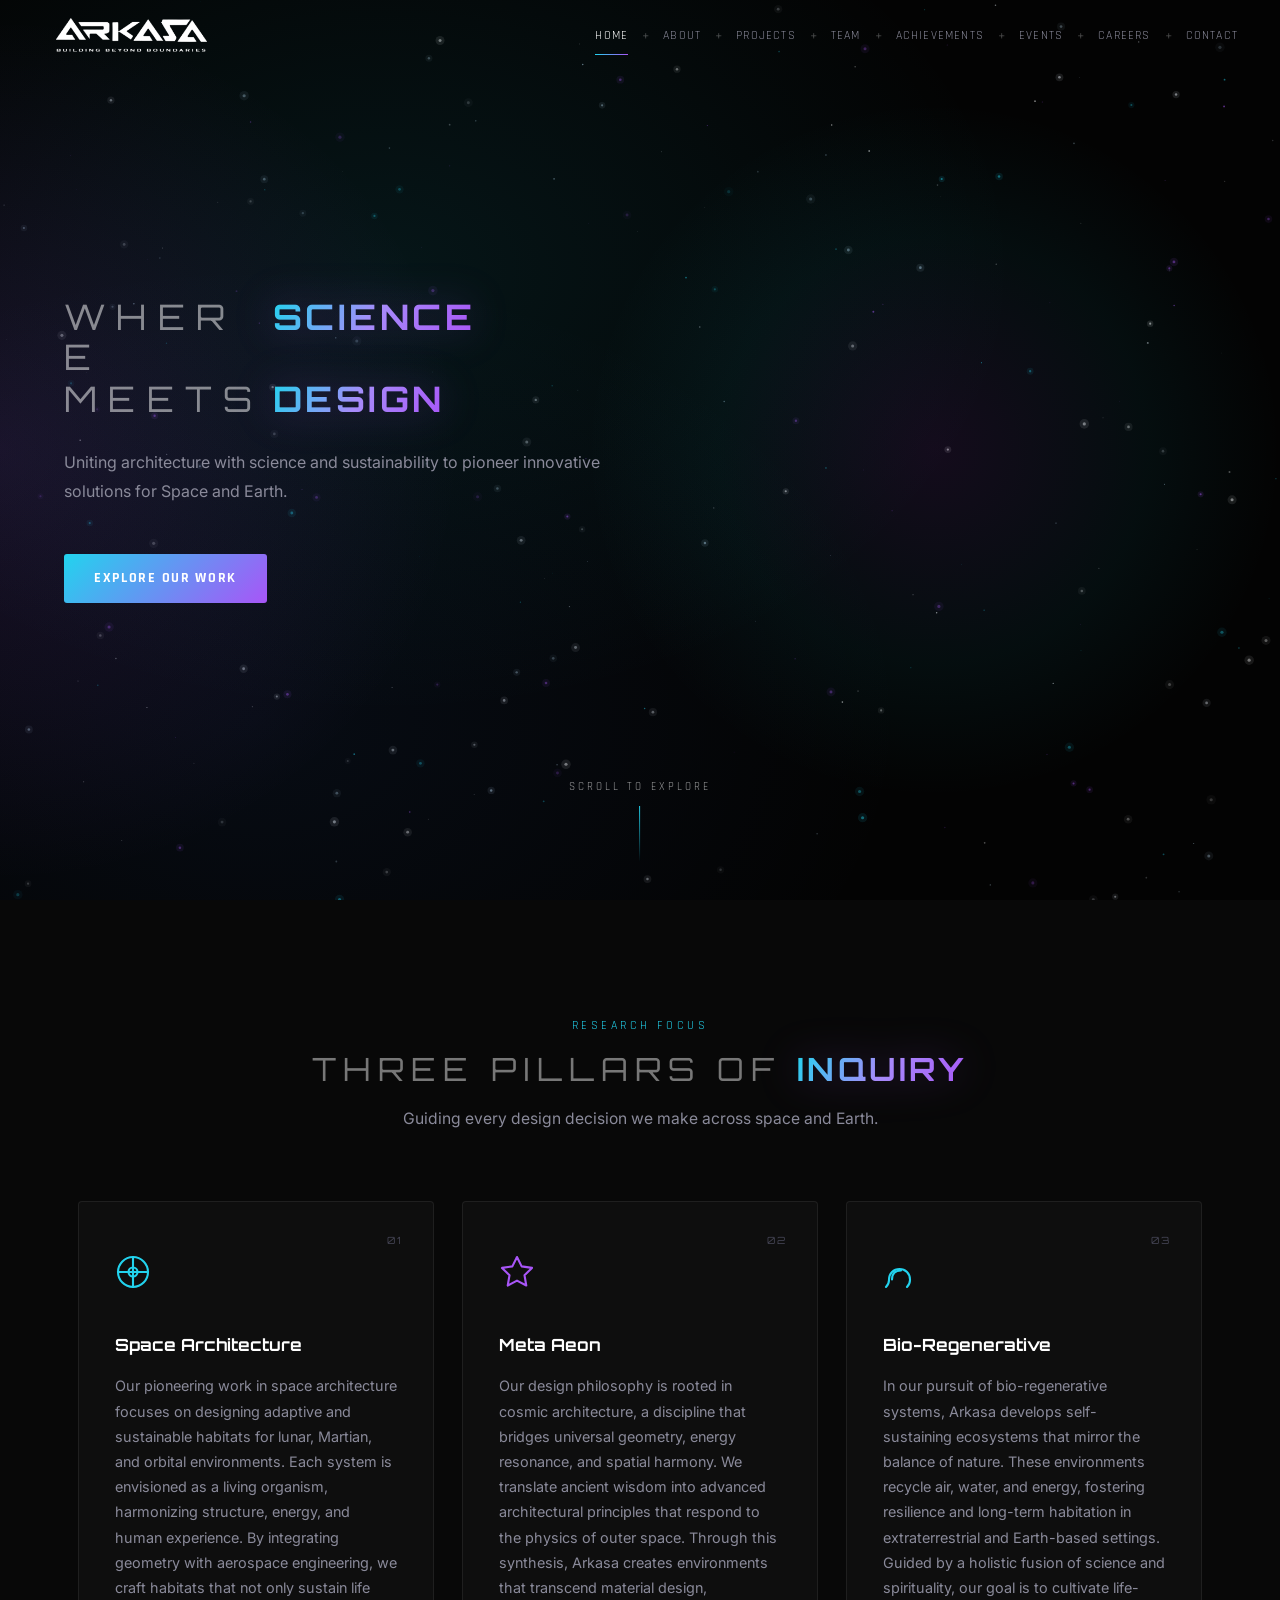
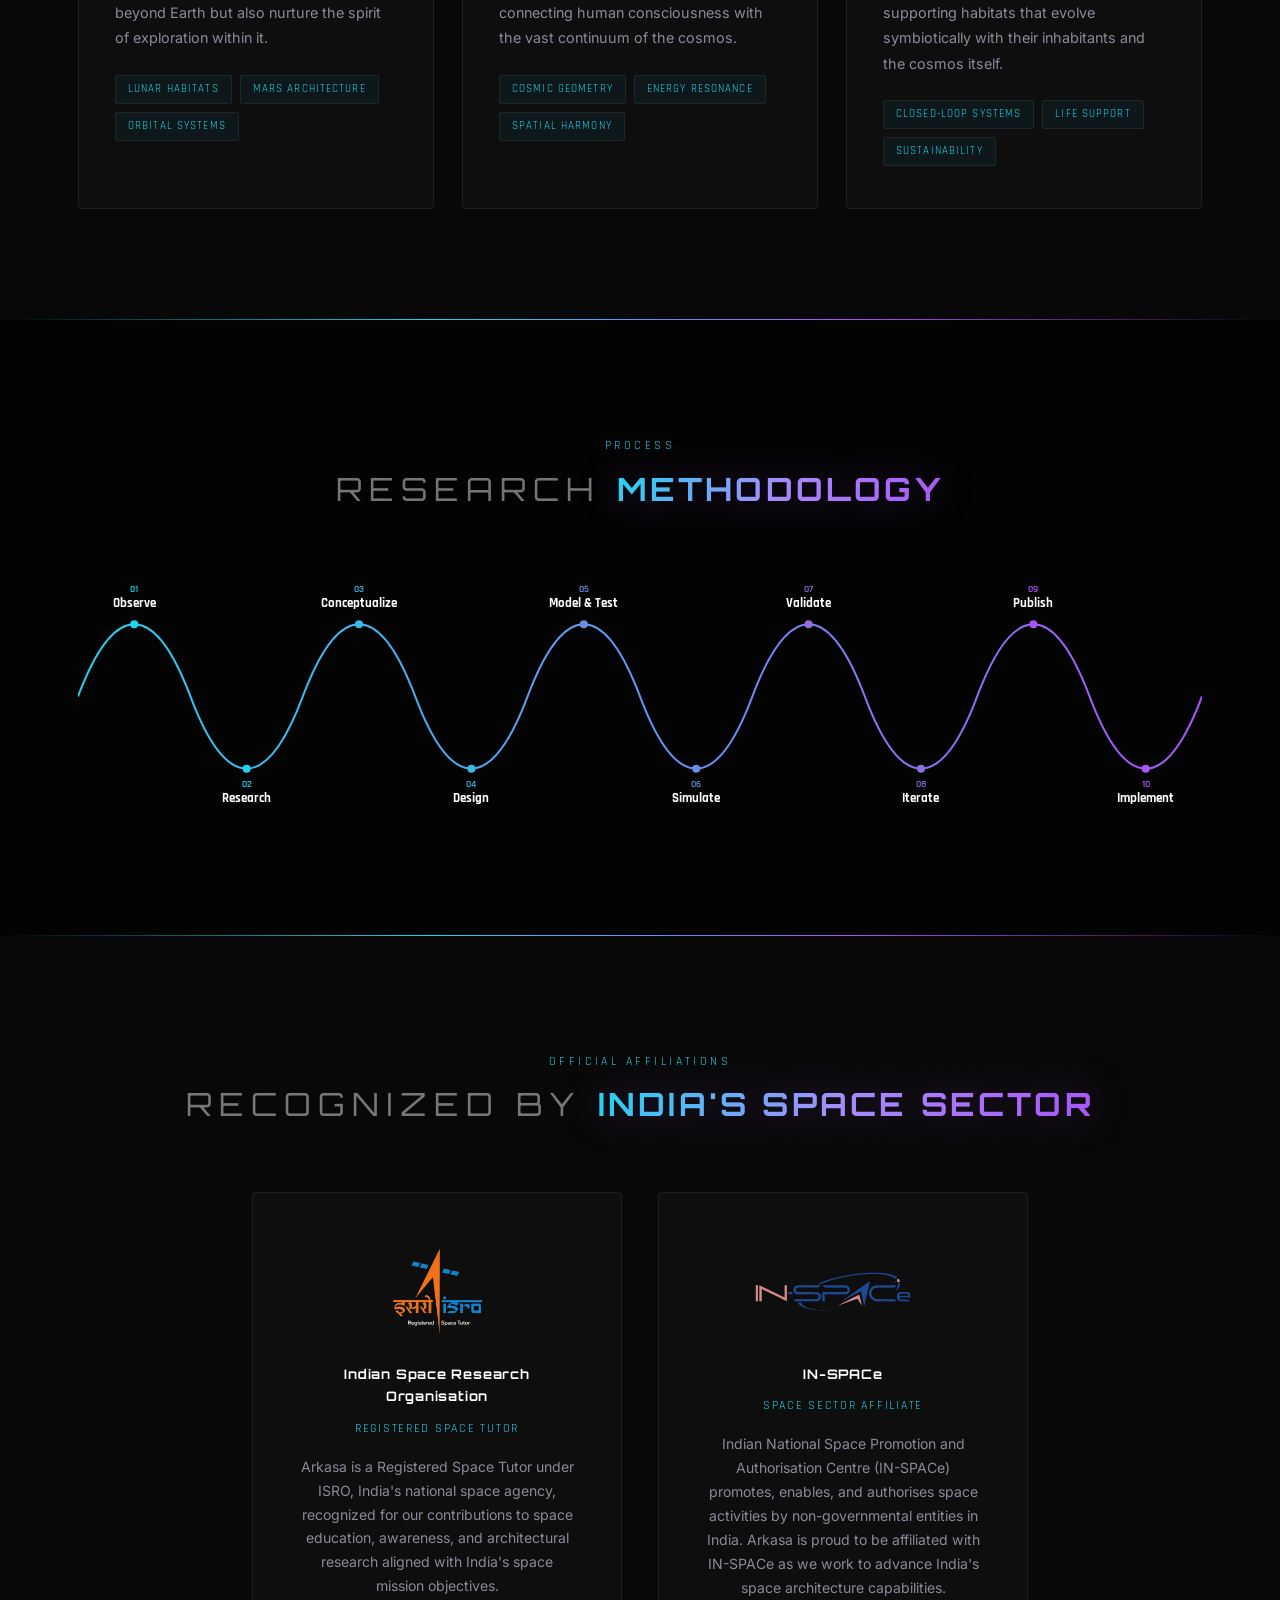
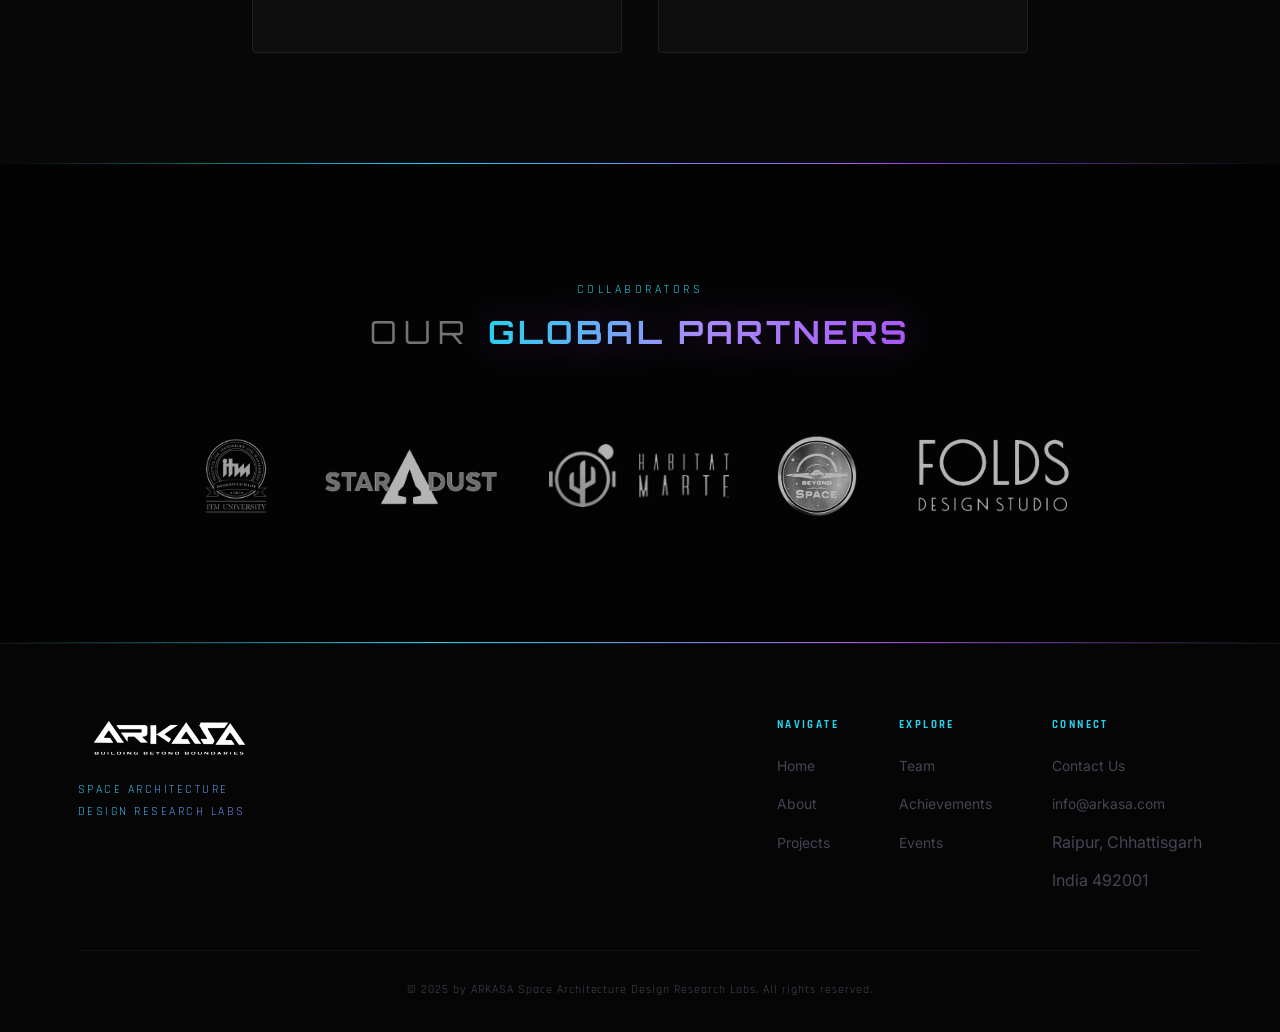
==== commit fb459b73: "Add files via upload" ====
--- a/index.html
+++ b/index.html
@@ -81,7 +81,7 @@
         <span class="r-icon"><svg xmlns="http://www.w3.org/2000/svg" width="36" height="36" viewBox="0 0 24 24" fill="none" stroke="#a855f7" stroke-width="1.4" stroke-linecap="round" stroke-linejoin="round"><polygon points="12 2 15.09 8.26 22 9.27 17 14.14 18.18 21.02 12 17.77 5.82 21.02 7 14.14 2 9.27 8.91 8.26 12 2"/></svg></span>
         <span class="r-num">02</span>
         <h3 class="r-title">Meta Aeon</h3>
-        <p class="r-body">Our design philosophy is rooted in cosmic architecture — a discipline that bridges universal geometry, energy resonance, and spatial harmony. We translate ancient wisdom into advanced architectural principles that respond to the physics of outer space. Through this synthesis, Arkasa creates environments that transcend material design, connecting human consciousness with the vast continuum of the cosmos.</p>
+        <p class="r-body">Our design philosophy is rooted in cosmic architecture, a discipline that bridges universal geometry, energy resonance, and spatial harmony. We translate ancient wisdom into advanced architectural principles that respond to the physics of outer space. Through this synthesis, Arkasa creates environments that transcend material design, connecting human consciousness with the vast continuum of the cosmos.</p>
         <div style="display:flex;flex-wrap:wrap;gap:8px;"><span class="tag">Cosmic Geometry</span><span class="tag">Energy Resonance</span><span class="tag">Spatial Harmony</span></div>
       </div>
       <div class="r-card reveal" data-delay="300">
--- a/styles.css
+++ b/styles.css
@@ -123,6 +123,7 @@
 .moon-3d-wrap{position:relative;display:flex;align-items:center;justify-content:center;width:min(540px,50vw);height:min(540px,50vw);}
 .moon-3d{width:100%;height:100%;object-fit:cover;-webkit-mask-image:radial-gradient(circle, black 55%, transparent 70%);mask-image:radial-gradient(circle, black 55%, transparent 70%);filter:drop-shadow(0 0 40px rgba(168,85,247,.55)) drop-shadow(0 0 80px rgba(34,211,238,.25)) drop-shadow(0 0 120px rgba(168,85,247,.2));}
 .moon-glow{position:absolute;inset:-20%;border-radius:50%;background:radial-gradient(circle, rgba(168,85,247,.1) 0%, rgba(34,211,238,.05) 40%, transparent 65%);animation:moonGlowPulse 4s ease-in-out infinite;pointer-events:none;}
+@keyframes moonFloat{0%,100%{transform:translateY(0px);}50%{transform:translateY(-20px);}}
 @keyframes moonSpin{from{transform:rotate(0deg);}to{transform:rotate(360deg);}}
 @keyframes moonGlowPulse{0%,100%{opacity:.7;transform:scale(1);}50%{opacity:1;transform:scale(1.06);}}
 .scroll-line{width:1px;height:56px;background:linear-gradient(to bottom,var(--cyan),transparent);animation:pulse-line 2.2s ease infinite;}
@@ -478,7 +479,7 @@
 .footer{background:#050505;border-top:1px solid rgba(255,255,255,.07);padding:72px 0 max(32px,env(safe-area-inset-bottom));}
 .footer-inner{display:flex;gap:80px;margin-bottom:56px;}
 .footer-brand{flex:1;max-width:260px;}
-.footer-logo{height:46px;object-fit:contain;margin-bottom:16px;}
+.footer-logo{height:46px;object-fit:contain;object-position:left center;margin-bottom:16px;margin-left:-8px;}
 .footer-tagline{font-family:var(--font-a);font-size:.78rem;letter-spacing:.2em;text-transform:uppercase;background:var(--nebula);-webkit-background-clip:text;-webkit-text-fill-color:transparent;background-clip:text;line-height:1.8;}
 .footer-cols{display:flex;gap:60px;flex:1;justify-content:flex-end;}
 .footer-col h4{font-family:var(--font-a);font-size:.68rem;letter-spacing:.22em;text-transform:uppercase;color:var(--cyan);margin-bottom:18px;}
@@ -703,6 +704,17 @@
 /* ── Focus visible outline ── */
 :focus-visible{outline:2px solid var(--cyan);outline-offset:3px;border-radius:2px;}
 
+/* ── Touch / pointer:coarse devices — disable sticky hover transforms ── */
+@media(hover:none) and (pointer:coarse){
+  .r-card:hover,.p-card:hover,.tm-card:hover,.ev-card:hover,.aff-card:hover,.adv-card:hover{
+    transform:none !important;box-shadow:none !important;border-color:var(--border) !important;
+  }
+  .btn-primary:hover{box-shadow:none !important;transform:none !important;filter:none !important;}
+  .btn-outline:hover{box-shadow:none !important;transform:none !important;}
+  .collab-logo:hover{opacity:.7 !important;transform:none !important;}
+  .award-card:hover,.contrib-card:hover{transform:none !important;box-shadow:none !important;border-color:var(--border) !important;}
+}
+
 /* ── Respect prefers-reduced-motion ── */
 @media(prefers-reduced-motion:reduce){
   *,*::before,*::after{animation-duration:.01ms !important;animation-iteration-count:1 !important;transition-duration:.01ms !important;}
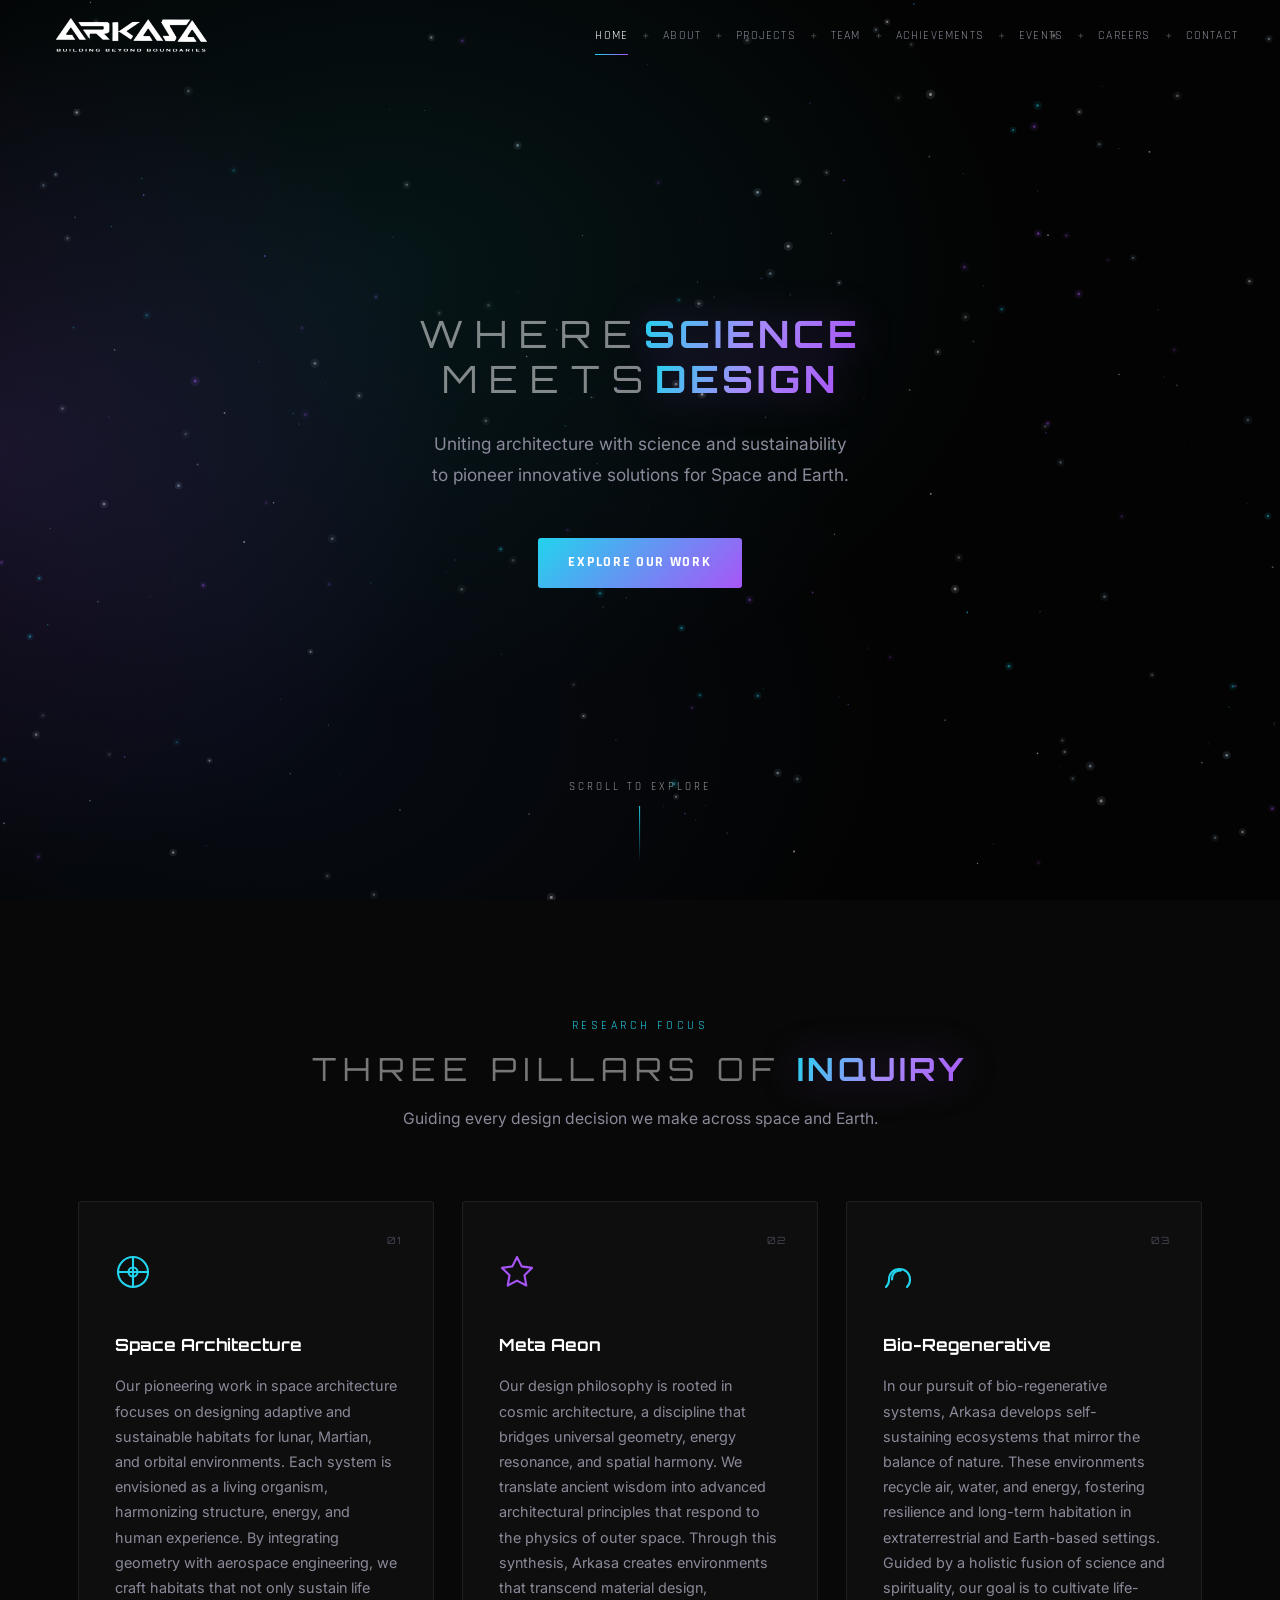
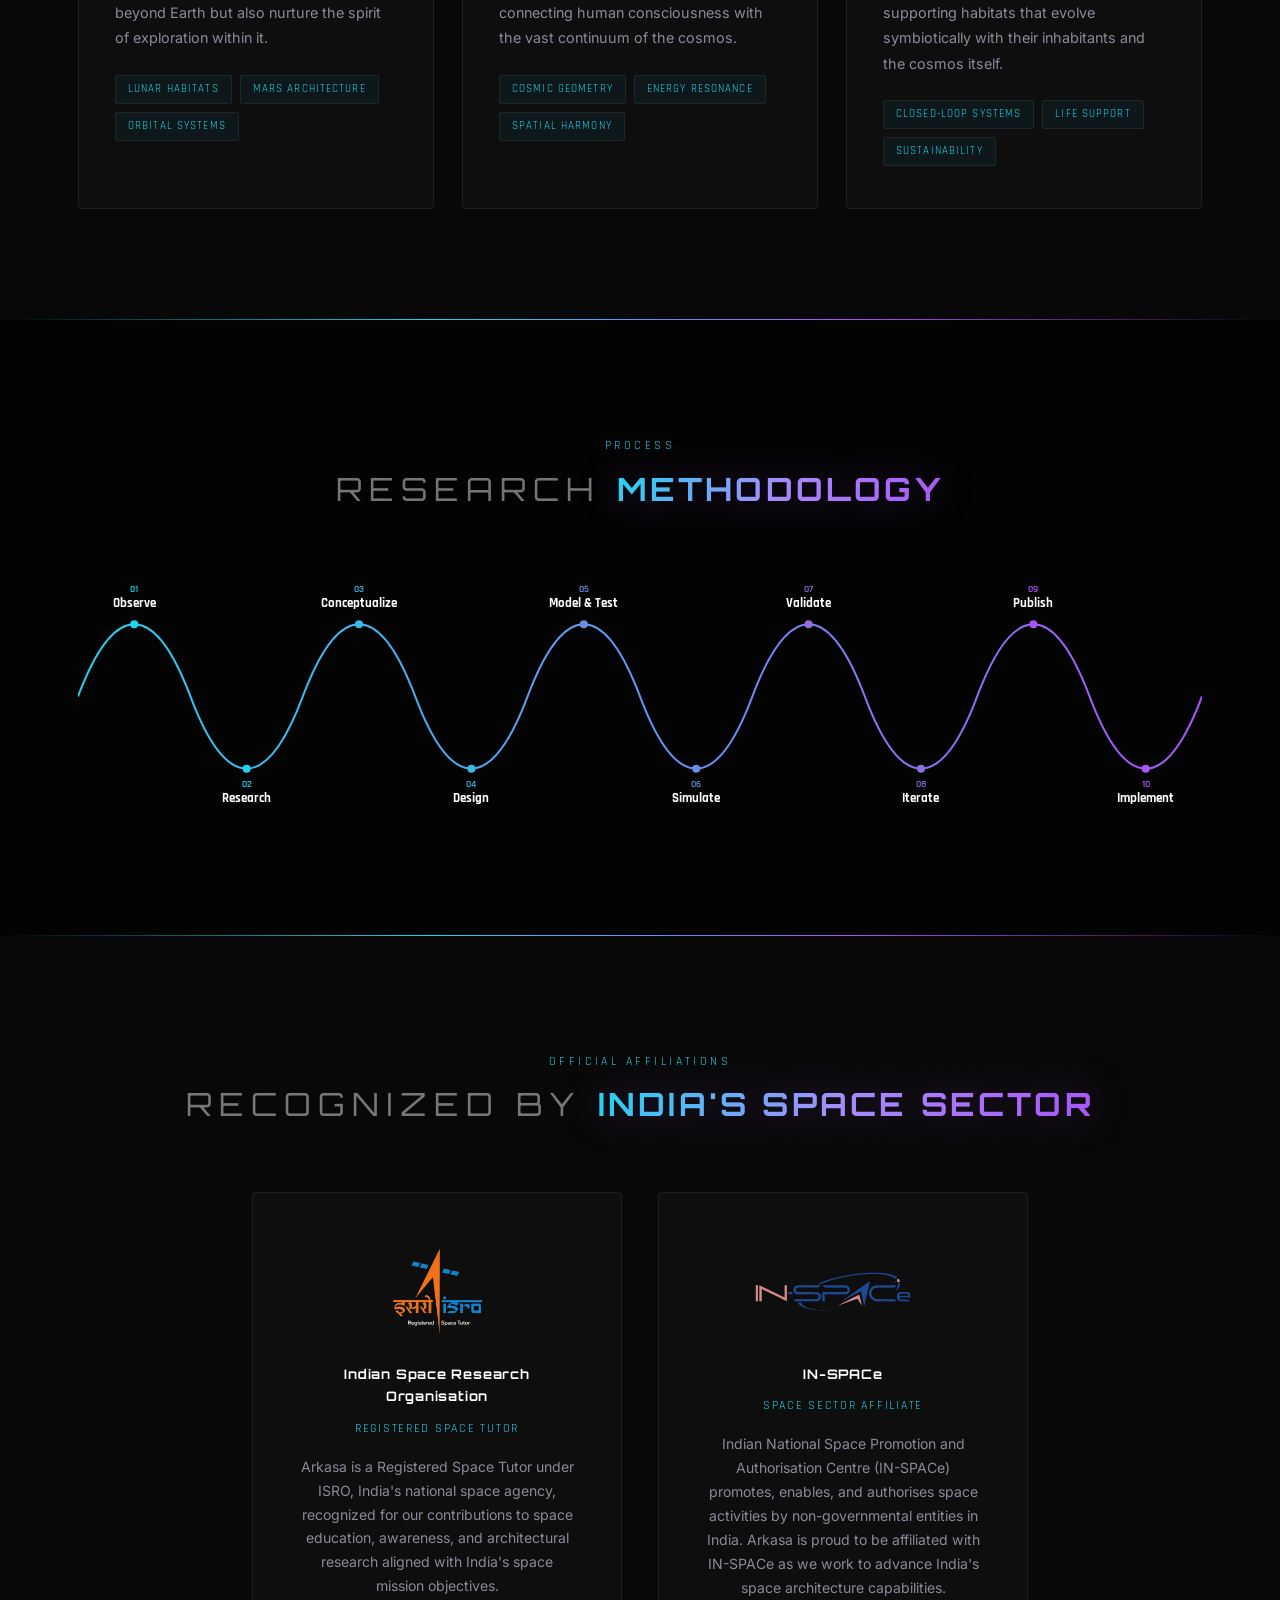
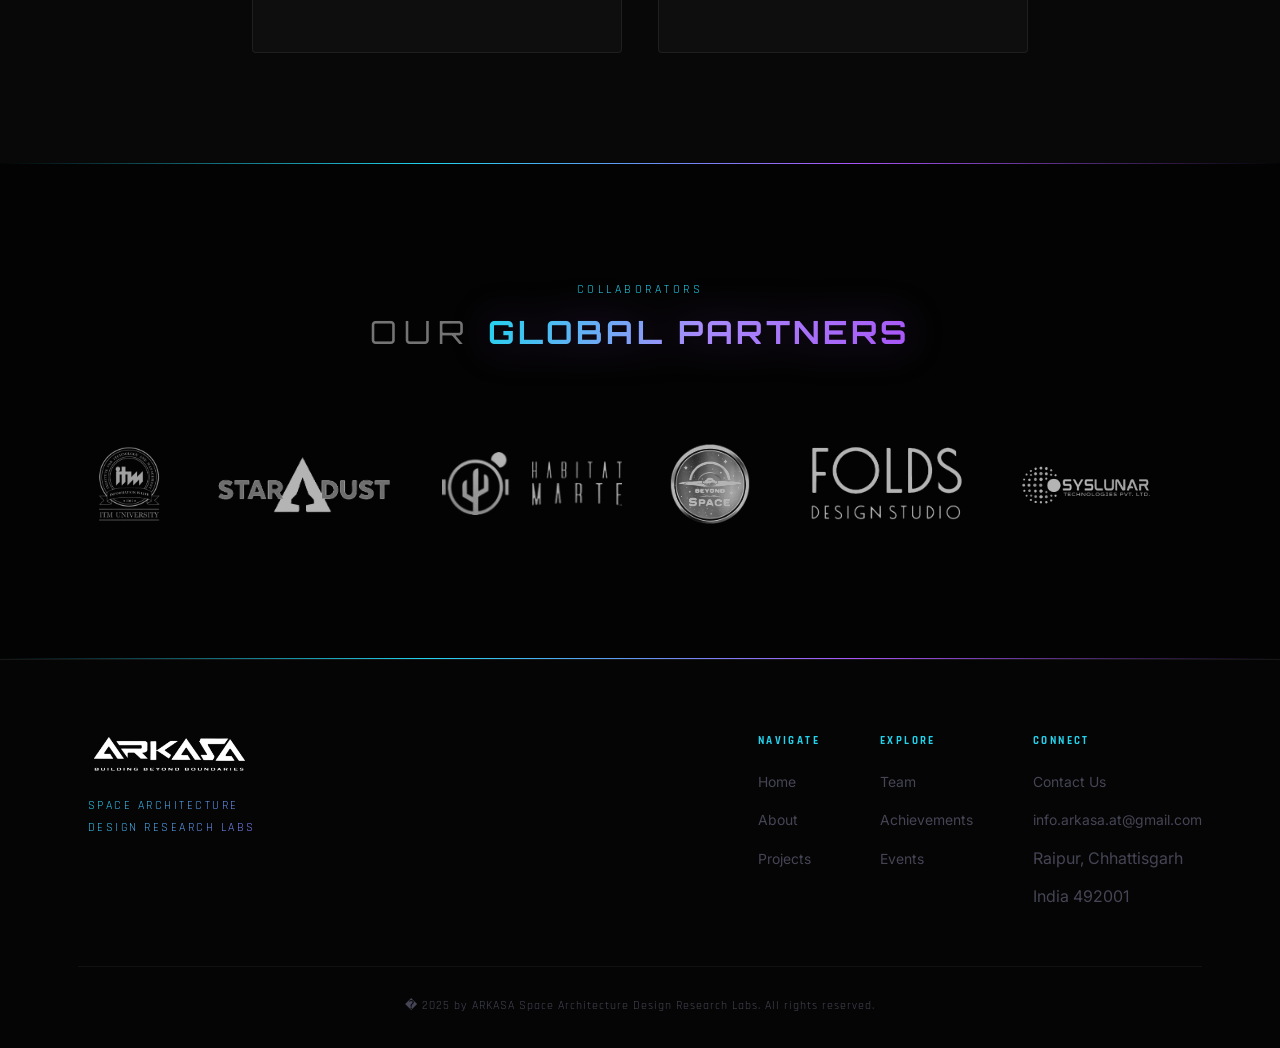
==== commit 4c2b0b35: "Add files via upload" ====
--- a/index.html
+++ b/index.html
@@ -42,17 +42,9 @@
       <span class="hero-line"><span class="hero-dim-word">Where</span><span class="hero-grad-word">Science</span></span>
       <span class="hero-line"><span class="hero-dim-word">Meets</span><span class="hero-grad-word">Design</span></span>
     </h1>
-    <p class="hero-sub">Uniting architecture with science and sustainability to pioneer innovative solutions for Space and Earth.</p>
+    <p class="hero-sub">Uniting architecture with science and sustainability<br/>to pioneer innovative solutions for Space and Earth.</p>
     <div class="hero-btns">
       <a href="projects.html" class="btn btn-primary">Explore Our Work</a>
-    </div>
-  </div>
-  <div class="hero-img-wrap">
-    <div class="moon-3d-wrap">
-      <video class="moon-3d" autoplay loop muted playsinline>
-        <source src="assets/images/moon-video.mp4" type="video/mp4"/>
-      </video>
-      <div class="moon-glow"></div>
     </div>
   </div>
   <div class="hero-scroll">
@@ -202,6 +194,7 @@
       <div class="collab-logo"><img src="assets/images/collab-habitat-marte.png" alt="Habitat Marte"/></div>
       <div class="collab-logo"><img src="assets/images/collab-beyond-space.png" alt="Beyond Space"/></div>
       <div class="collab-logo"><img src="assets/images/FOLDS LOGO for collaboration .png" alt="Folds Design Studio"/></div>
+      <div class="collab-logo collab-logo-syslunar"><img src="assets/images/bnw Full logo.png" alt="Syslunar Technologies Pvt. Ltd."/></div>
     </div>
   </div>
 </section>
@@ -236,17 +229,18 @@
           <h4>Connect</h4>
           <ul>
             <li><a href="contact.html">Contact Us</a></li>
-            <li><a href="mailto:info@arkasa.com">info@arkasa.com</a></li>
+            <li><a href="mailto:info.arkasa.at@gmail.com">info.arkasa.at@gmail.com</a></li>
             <li><span style="color:var(--text-dim)">Raipur, Chhattisgarh</span></li>
             <li><span style="color:var(--text-dim)">India 492001</span></li>
           </ul>
         </div>
       </div>
     </div>
-    <div class="footer-bottom">© 2025 by ARKASA Space Architecture Design Research Labs. All rights reserved.</div>
+    <div class="footer-bottom">� 2025 by ARKASA Space Architecture Design Research Labs. All rights reserved.</div>
   </div>
 </footer>
 
 <script src="script.js"></script>
 </body>
 </html>
+
--- a/styles.css
+++ b/styles.css
@@ -44,6 +44,7 @@
 ::-webkit-scrollbar-thumb{background:linear-gradient(var(--cyan),var(--violet));border-radius:3px;}
 .container{width:100%;max-width:1180px;margin:0 auto;padding:0 28px;}
 .section{padding:110px 0;position:relative;}
+.r-card,.p-card,.tm-card,.ev-card,.aff-card,.adv-card,.footer-col{min-width:0;}
 .grad-text{background:var(--nebula);-webkit-background-clip:text;-webkit-text-fill-color:transparent;background-clip:text;}
 .nebula-line{height:1px;background:linear-gradient(90deg,transparent,var(--cyan),var(--violet),transparent);}
 
@@ -103,21 +104,21 @@
 .page-hero-sub{color:var(--text-muted);font-size:1rem;max-width:520px;margin:0 auto;line-height:1.75;}
 
 /* ── HERO (index only) ── */
-.hero{position:relative;height:100vh;height:100svh;min-height:600px;display:grid;grid-template-columns:1fr 1fr;align-items:center;overflow:hidden;}
+.hero{position:relative;height:100vh;height:100svh;min-height:600px;display:grid;grid-template-columns:1fr;align-items:center;overflow:hidden;}
 #starCanvas{position:absolute;inset:0;width:100%;height:100%;}
 .hero-nebula{position:absolute;inset:0;background:radial-gradient(ellipse 60% 80% at 0% 50%,rgba(168,85,247,.13) 0%,transparent 60%),radial-gradient(ellipse at 30% 30%,rgba(34,211,238,.09) 0%,transparent 50%),radial-gradient(ellipse at 20% 80%,rgba(59,130,246,.07) 0%,transparent 45%),rgba(3,3,3,.45);}
-.hero-content{position:relative;z-index:2;text-align:left;max-width:680px;padding:0 0 0 64px;margin-left:0;}
+.hero-content{position:relative;z-index:2;text-align:center;max-width:760px;padding:0 28px;margin:0 auto;}
 .hero-eyebrow{font-family:var(--font-a);font-size:.68rem;letter-spacing:.38em;text-transform:uppercase;color:var(--cyan);margin-bottom:24px;opacity:0;animation:fadeUp .8s .3s forwards;display:flex;align-items:center;justify-content:flex-start;gap:14px;}
 .hero-eyebrow::before{content:'';width:40px;height:1px;background:linear-gradient(90deg,transparent,var(--cyan));}
 .hero-eyebrow::after{display:none;}
-.hero-title{font-family:var(--font-d);line-height:1.15;color:#fff;margin-bottom:28px;opacity:0;animation:fadeUp .9s .5s forwards;display:flex;flex-direction:column;align-items:flex-start;gap:2px;}
-.hero-line{display:flex;align-items:baseline;}
+.hero-title{font-family:var(--font-d);line-height:1.15;color:#fff;margin-bottom:28px;opacity:0;animation:fadeUp .9s .5s forwards;display:flex;flex-direction:column;align-items:center;gap:2px;}
+.hero-line{display:flex;align-items:baseline;justify-content:center;}
 .hero-line:first-child{margin-left:0;}
 .hero-line:last-child{margin-left:0;}
-.hero-dim-word{font-size:clamp(1.5rem,2.8vw,2.2rem);font-weight:200;letter-spacing:.32em;color:rgba(255,255,255,0.5);text-transform:uppercase;display:inline-block;width:7.2ch;}
-.hero-grad-word{font-size:clamp(1.5rem,2.8vw,2.2rem);font-weight:700;background:linear-gradient(120deg,#22d3ee 0%,#a78bfa 50%,#a855f7 100%);-webkit-background-clip:text;-webkit-text-fill-color:transparent;background-clip:text;filter:drop-shadow(0 0 20px rgba(168,85,247,.3));letter-spacing:.1em;text-transform:uppercase;}
-.hero-sub{font-size:1rem;color:var(--text-muted);margin-bottom:48px;line-height:1.8;opacity:0;animation:fadeUp .9s .7s forwards;}
-.hero-btns{display:flex;gap:16px;justify-content:flex-start;flex-wrap:wrap;opacity:0;animation:fadeUp .9s .9s forwards;}
+.hero-dim-word{font-size:clamp(1.6rem,3vw,2.35rem);font-weight:200;letter-spacing:.32em;color:rgba(255,255,255,0.5);text-transform:uppercase;display:inline-block;}
+.hero-grad-word{font-size:clamp(1.6rem,3vw,2.35rem);font-weight:700;background:linear-gradient(120deg,#22d3ee 0%,#a78bfa 50%,#a855f7 100%);-webkit-background-clip:text;-webkit-text-fill-color:transparent;background-clip:text;filter:drop-shadow(0 0 20px rgba(168,85,247,.3));letter-spacing:.1em;text-transform:uppercase;}
+.hero-sub{font-size:1.08rem;color:var(--text-muted);margin:0 auto 48px;line-height:1.8;max-width:820px;opacity:0;animation:fadeUp .9s .7s forwards;}
+.hero-btns{display:flex;gap:16px;justify-content:center;flex-wrap:wrap;opacity:0;animation:fadeUp .9s .9s forwards;}
 .hero-scroll{position:absolute;bottom:38px;left:50%;transform:translateX(-50%);display:flex;flex-direction:column;align-items:center;gap:10px;color:rgba(255,255,255,0.6);font-family:var(--font-a);font-size:.68rem;letter-spacing:.28em;text-transform:uppercase;z-index:2;opacity:0;animation:fadeIn 1s 1.2s forwards;}
 .hero-img-wrap{position:relative;height:100%;display:flex;align-items:center;justify-content:center;padding:60px 4vw 60px 0;}
 .moon-3d-wrap{position:relative;display:flex;align-items:center;justify-content:center;width:min(540px,50vw);height:min(540px,50vw);}
@@ -336,10 +337,12 @@
 .aff-card:hover{transform:translateY(-6px);border-color:rgba(34,211,238,.35);box-shadow:var(--glow-c);}
 .aff-logo{height:90px;display:flex;align-items:center;justify-content:center;margin:0 auto 28px;}
 .aff-logo img{max-height:90px;max-width:220px;object-fit:contain;}
-.collab-strip{display:flex;flex-wrap:wrap;gap:48px;justify-content:center;align-items:center;padding:16px 0;}
-.collab-logo{display:flex;align-items:center;justify-content:center;opacity:.7;transition:opacity var(--t),transform var(--t);}
+.collab-strip{display:flex;flex-wrap:nowrap;gap:48px;justify-content:flex-start;align-items:center;padding:16px clamp(8px,2vw,16px);overflow-x:auto;overflow-y:hidden;-webkit-overflow-scrolling:touch;scroll-snap-type:x proximity;}
+.collab-strip::-webkit-scrollbar{height:0;}
+.collab-logo{display:flex;align-items:center;justify-content:center;opacity:.7;transition:opacity var(--t),transform var(--t);flex:0 0 auto;scroll-snap-align:center;}
 .collab-logo:hover{opacity:1;transform:scale(1.08);}
 .collab-logo img{max-height:80px;max-width:180px;object-fit:contain;filter:grayscale(100%) brightness(1.6);transition:filter var(--t);}
+.collab-logo-syslunar img{max-width:clamp(180px,26vw,320px);max-height:clamp(54px,8vw,96px);}
 .collab-logo:hover img{filter:grayscale(0%) brightness(1);}
 .aff-name{font-family:var(--font-d);font-size:.82rem;font-weight:700;color:#fff;margin-bottom:10px;letter-spacing:.06em;}
 .aff-role{font-family:var(--font-a);font-size:.78rem;letter-spacing:.14em;text-transform:uppercase;color:var(--cyan);}
@@ -480,7 +483,7 @@
 .footer-inner{display:flex;gap:80px;margin-bottom:56px;}
 .footer-brand{flex:1;max-width:260px;}
 .footer-logo{height:46px;object-fit:contain;object-position:left center;margin-bottom:16px;margin-left:-8px;}
-.footer-tagline{font-family:var(--font-a);font-size:.78rem;letter-spacing:.2em;text-transform:uppercase;background:var(--nebula);-webkit-background-clip:text;-webkit-text-fill-color:transparent;background-clip:text;line-height:1.8;}
+.footer-tagline{font-family:var(--font-a);font-size:.78rem;letter-spacing:.2em;text-transform:uppercase;background:var(--nebula);-webkit-background-clip:text;-webkit-text-fill-color:transparent;background-clip:text;line-height:1.8;margin-left:10px;}
 .footer-cols{display:flex;gap:60px;flex:1;justify-content:flex-end;}
 .footer-col h4{font-family:var(--font-a);font-size:.68rem;letter-spacing:.22em;text-transform:uppercase;color:var(--cyan);margin-bottom:18px;}
 .footer-col ul{display:flex;flex-direction:column;gap:11px;}
@@ -506,7 +509,7 @@
   .portfolio-grid{grid-template-columns:1fr 1fr;}
   .about-grid{gap:50px;}
   .p-gfx{height:190px;}
-  .hero{grid-template-columns:55% 45%;}
+  .hero{grid-template-columns:1fr;}
   .footer-inner{gap:48px;}
 }
 
@@ -584,7 +587,9 @@
   /* Typography */
   .section-title{letter-spacing:.06em;font-size:clamp(1.1rem,5vw,1.5rem);}
   .page-hero-title{letter-spacing:.06em;font-size:clamp(1rem,5vw,1.4rem);}
-  .hero-sub{font-size:.92rem;margin-bottom:36px;}
+  .hero-sub{font-size:.98rem;margin-bottom:36px;}
+  .hero-dim-word{letter-spacing:.22em;}
+  .hero-grad-word{letter-spacing:.06em;}
 
   /* Grids */
   .portfolio-grid{grid-template-columns:1fr;}
@@ -629,6 +634,8 @@
   .hero-content{padding:0 20px;}
   .hero-title{font-size:clamp(1rem,7vw,2rem);}
   .hero-dim-word,.hero-grad-word{font-size:clamp(.9rem,4.5vw,1.2rem);}
+  .hero-dim-word{letter-spacing:.16em;}
+  .hero-grad-word{letter-spacing:.05em;}
   .hero-btns .btn{width:100%;}
 
   /* Stats */
@@ -678,7 +685,9 @@
   .page-hero-content{padding:24px 16px 0;}
   .hero-eyebrow{font-size:.6rem;letter-spacing:.18em;}
   .hero-dim-word,.hero-grad-word{font-size:clamp(.8rem,3.8vw,.98rem);}
-  .hero-sub{font-size:.84rem;}
+  .hero-dim-word{letter-spacing:.12em;}
+  .hero-grad-word{letter-spacing:.04em;}
+  .hero-sub{font-size:.9rem;}
   .btn{padding:11px 18px;font-size:.8rem;}
   .section-title{font-size:clamp(1rem,5vw,1.3rem);letter-spacing:.03em;}
   .page-hero-title{font-size:clamp(.95rem,4.8vw,1.3rem);letter-spacing:.03em;}
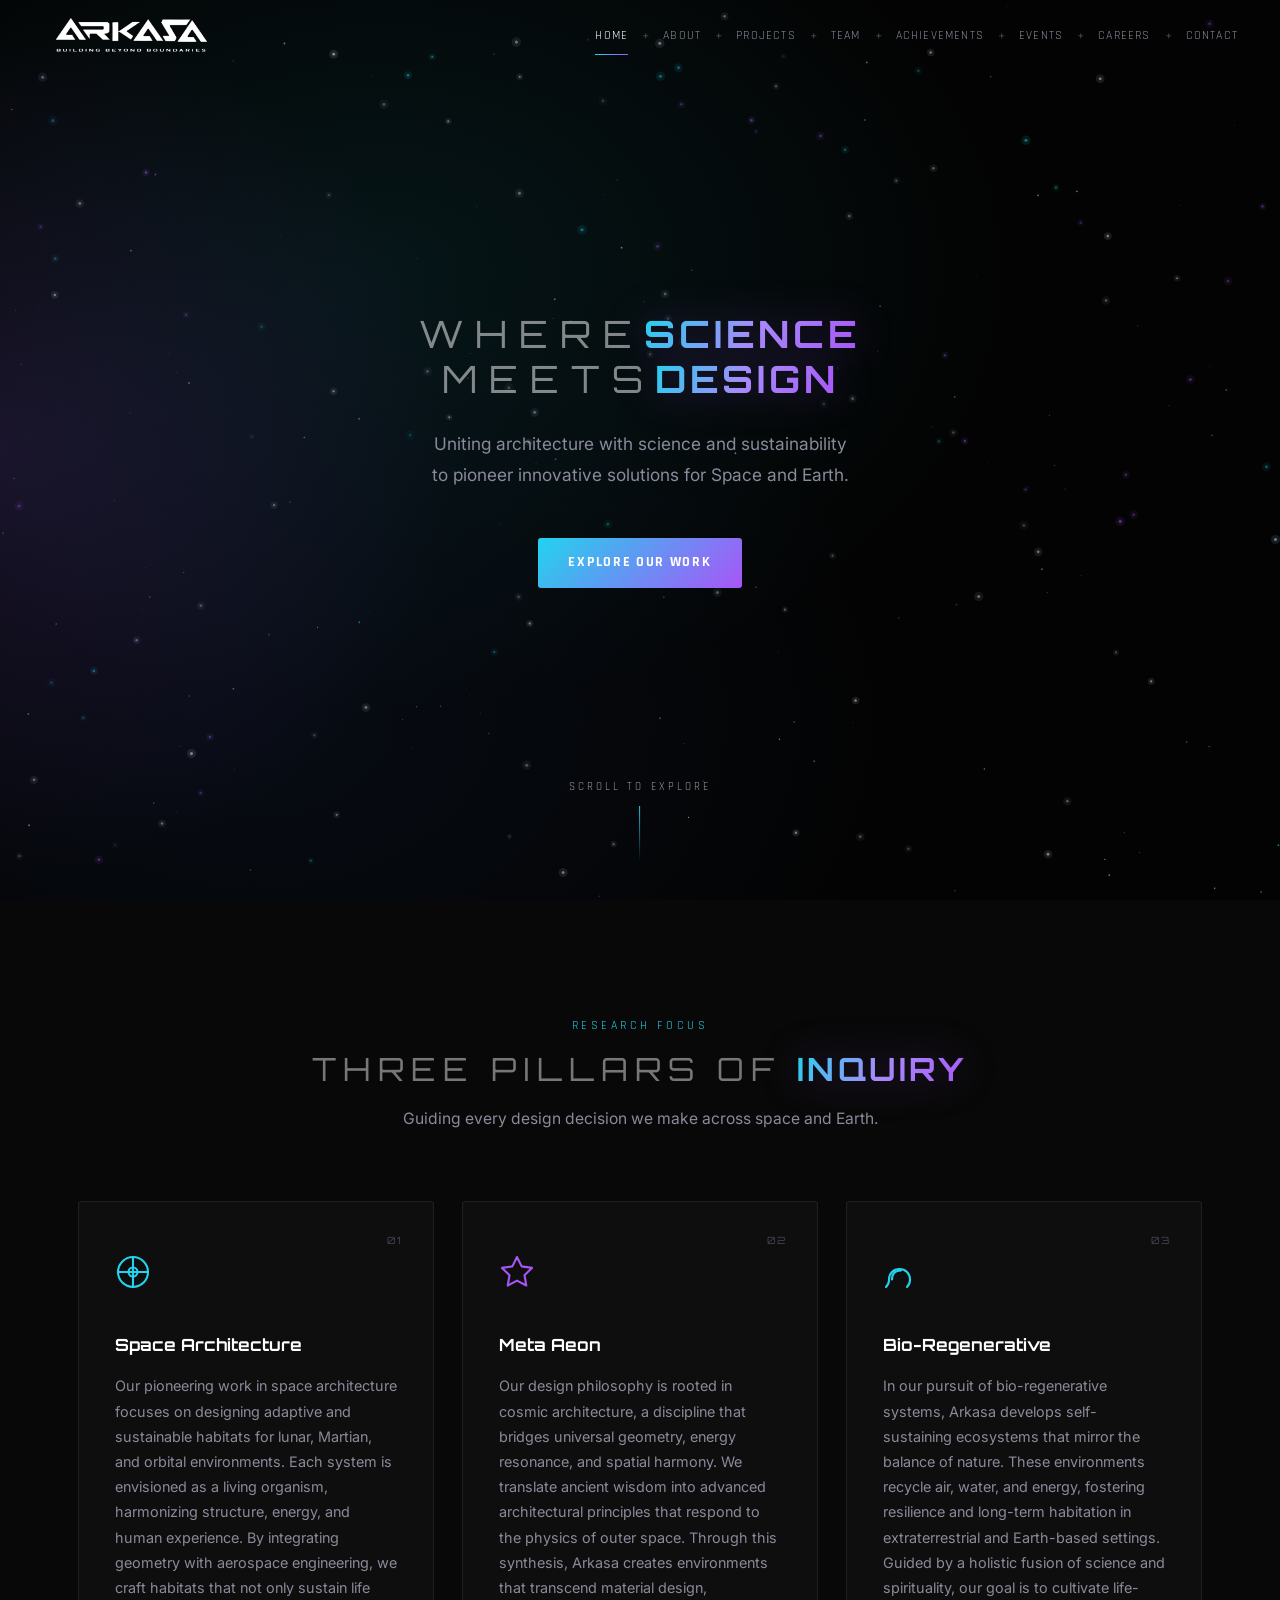
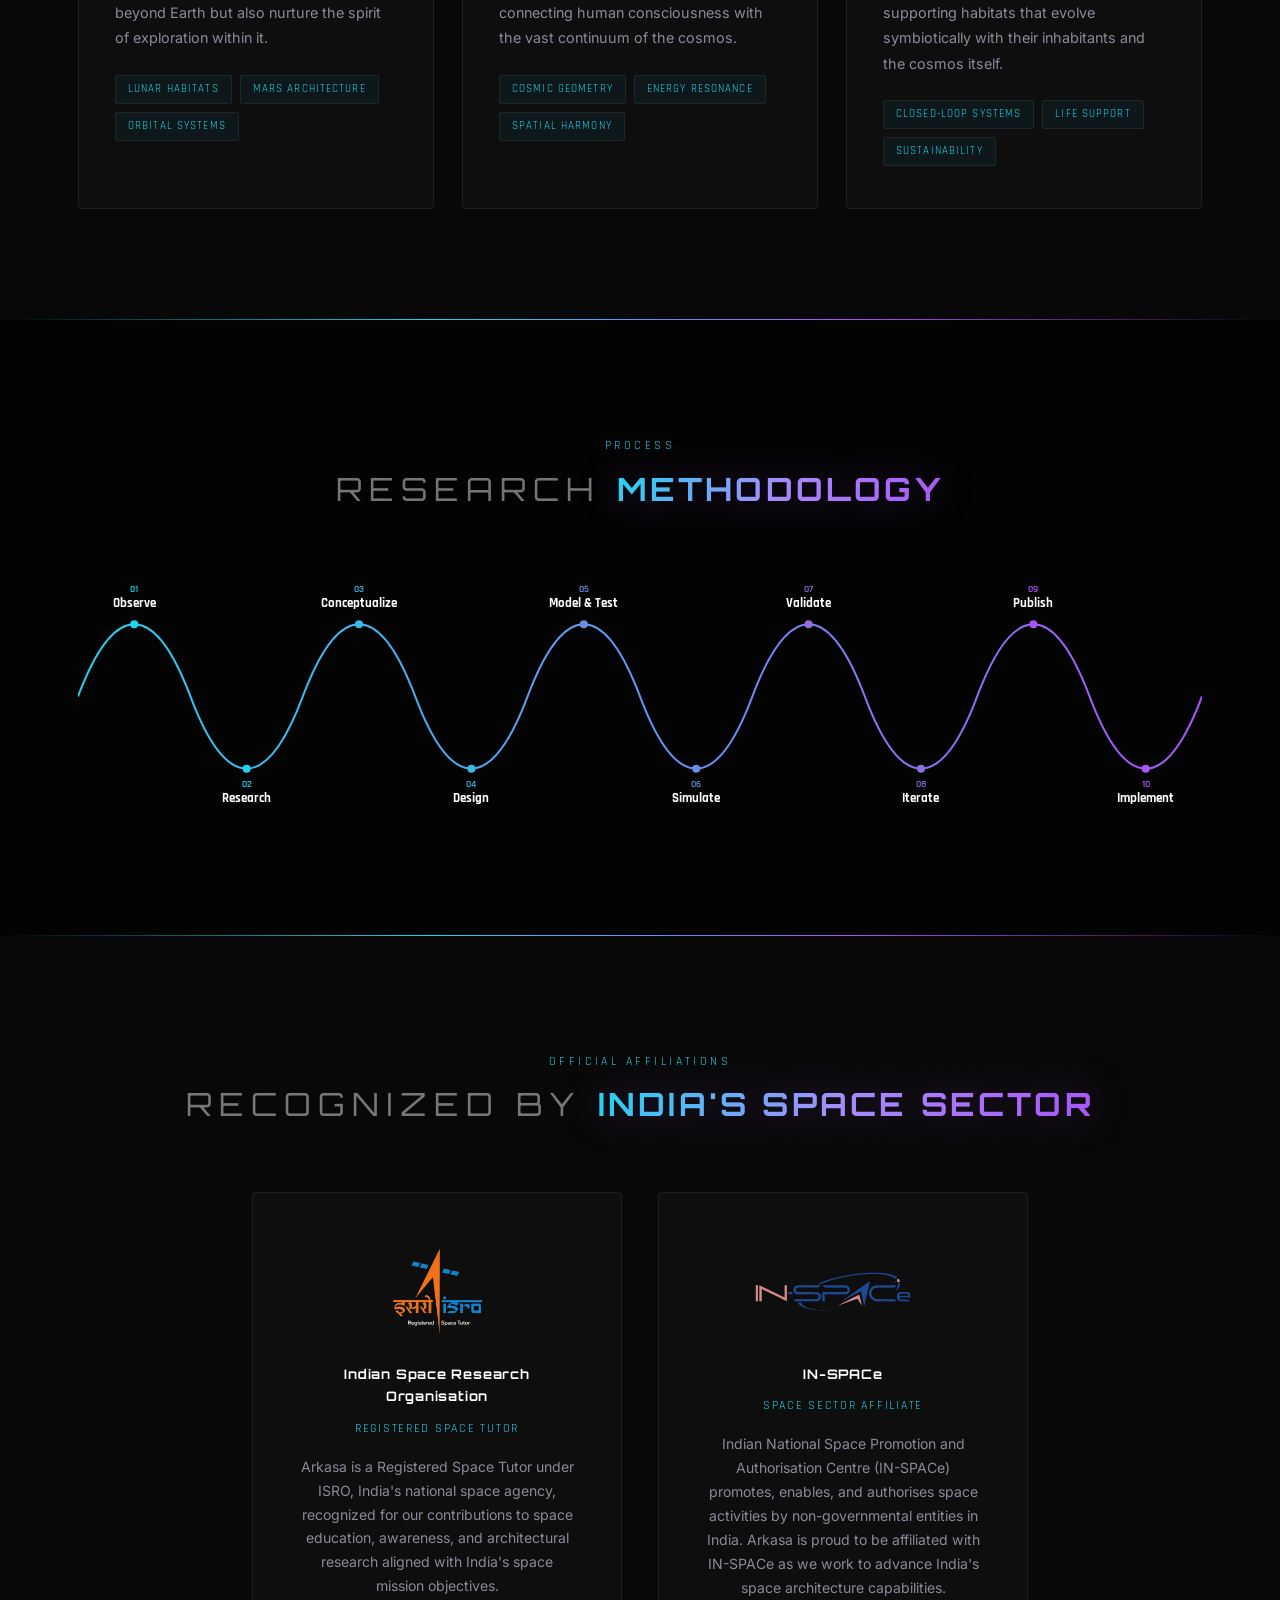
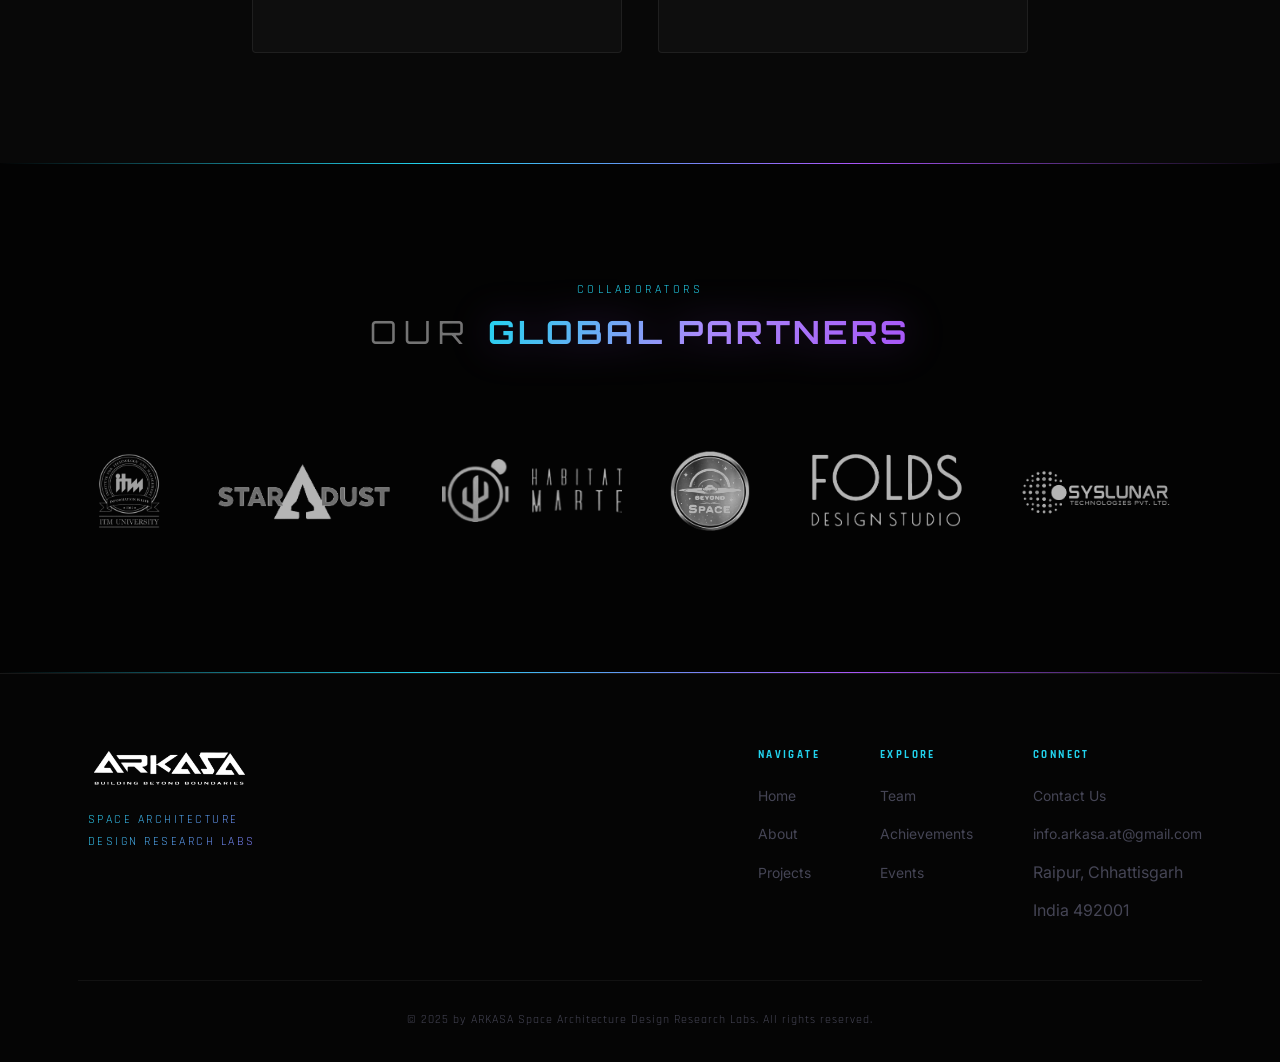
==== commit a0842016: "Add files via upload" ====
--- a/index.html
+++ b/index.html
@@ -236,7 +236,7 @@
         </div>
       </div>
     </div>
-    <div class="footer-bottom">� 2025 by ARKASA Space Architecture Design Research Labs. All rights reserved.</div>
+    <div class="footer-bottom">&#169; 2025 by ARKASA Space Architecture Design Research Labs. All rights reserved.</div>
   </div>
 </footer>
 
--- a/styles.css
+++ b/styles.css
@@ -342,7 +342,7 @@
 .collab-logo{display:flex;align-items:center;justify-content:center;opacity:.7;transition:opacity var(--t),transform var(--t);flex:0 0 auto;scroll-snap-align:center;}
 .collab-logo:hover{opacity:1;transform:scale(1.08);}
 .collab-logo img{max-height:80px;max-width:180px;object-fit:contain;filter:grayscale(100%) brightness(1.6);transition:filter var(--t);}
-.collab-logo-syslunar img{max-width:clamp(180px,26vw,320px);max-height:clamp(54px,8vw,96px);}
+.collab-logo-syslunar img{max-width:clamp(200px,30vw,360px);max-height:clamp(60px,9vw,110px);}
 .collab-logo:hover img{filter:grayscale(0%) brightness(1);}
 .aff-name{font-family:var(--font-d);font-size:.82rem;font-weight:700;color:#fff;margin-bottom:10px;letter-spacing:.06em;}
 .aff-role{font-family:var(--font-a);font-size:.78rem;letter-spacing:.14em;text-transform:uppercase;color:var(--cyan);}
@@ -622,6 +622,7 @@
 
   /* Collab logos */
   .collab-logo img{max-height:46px;max-width:100px;}
+  .collab-logo-syslunar img{max-height:56px;max-width:130px;}
   .collab-strip{gap:12px;}
 
   /* Team / values */
@@ -680,6 +681,7 @@
 
   /* Collab logos */
   .collab-logo img{max-height:38px;max-width:80px;}
+  .collab-logo-syslunar img{max-height:48px;max-width:110px;}
   .collab-strip{gap:8px;}
   .hero-content{padding:0 16px;}
   .page-hero-content{padding:24px 16px 0;}
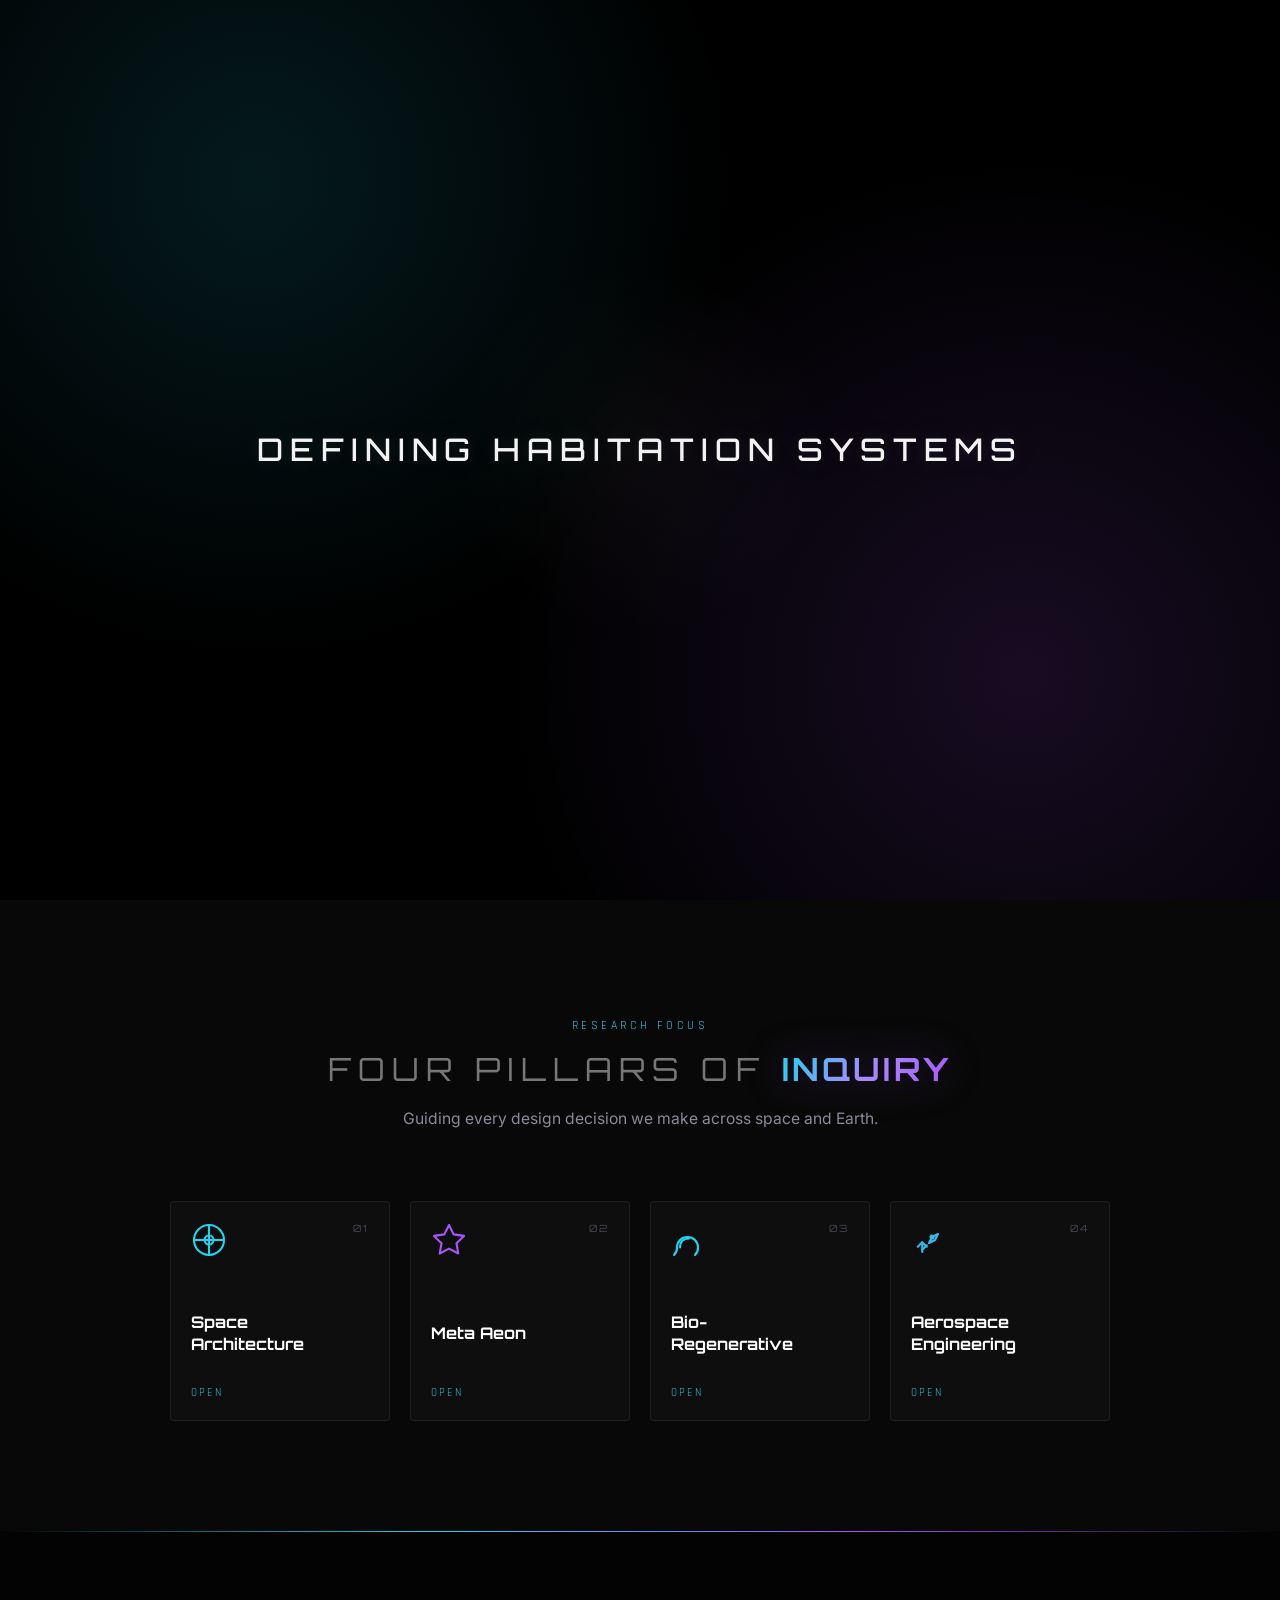
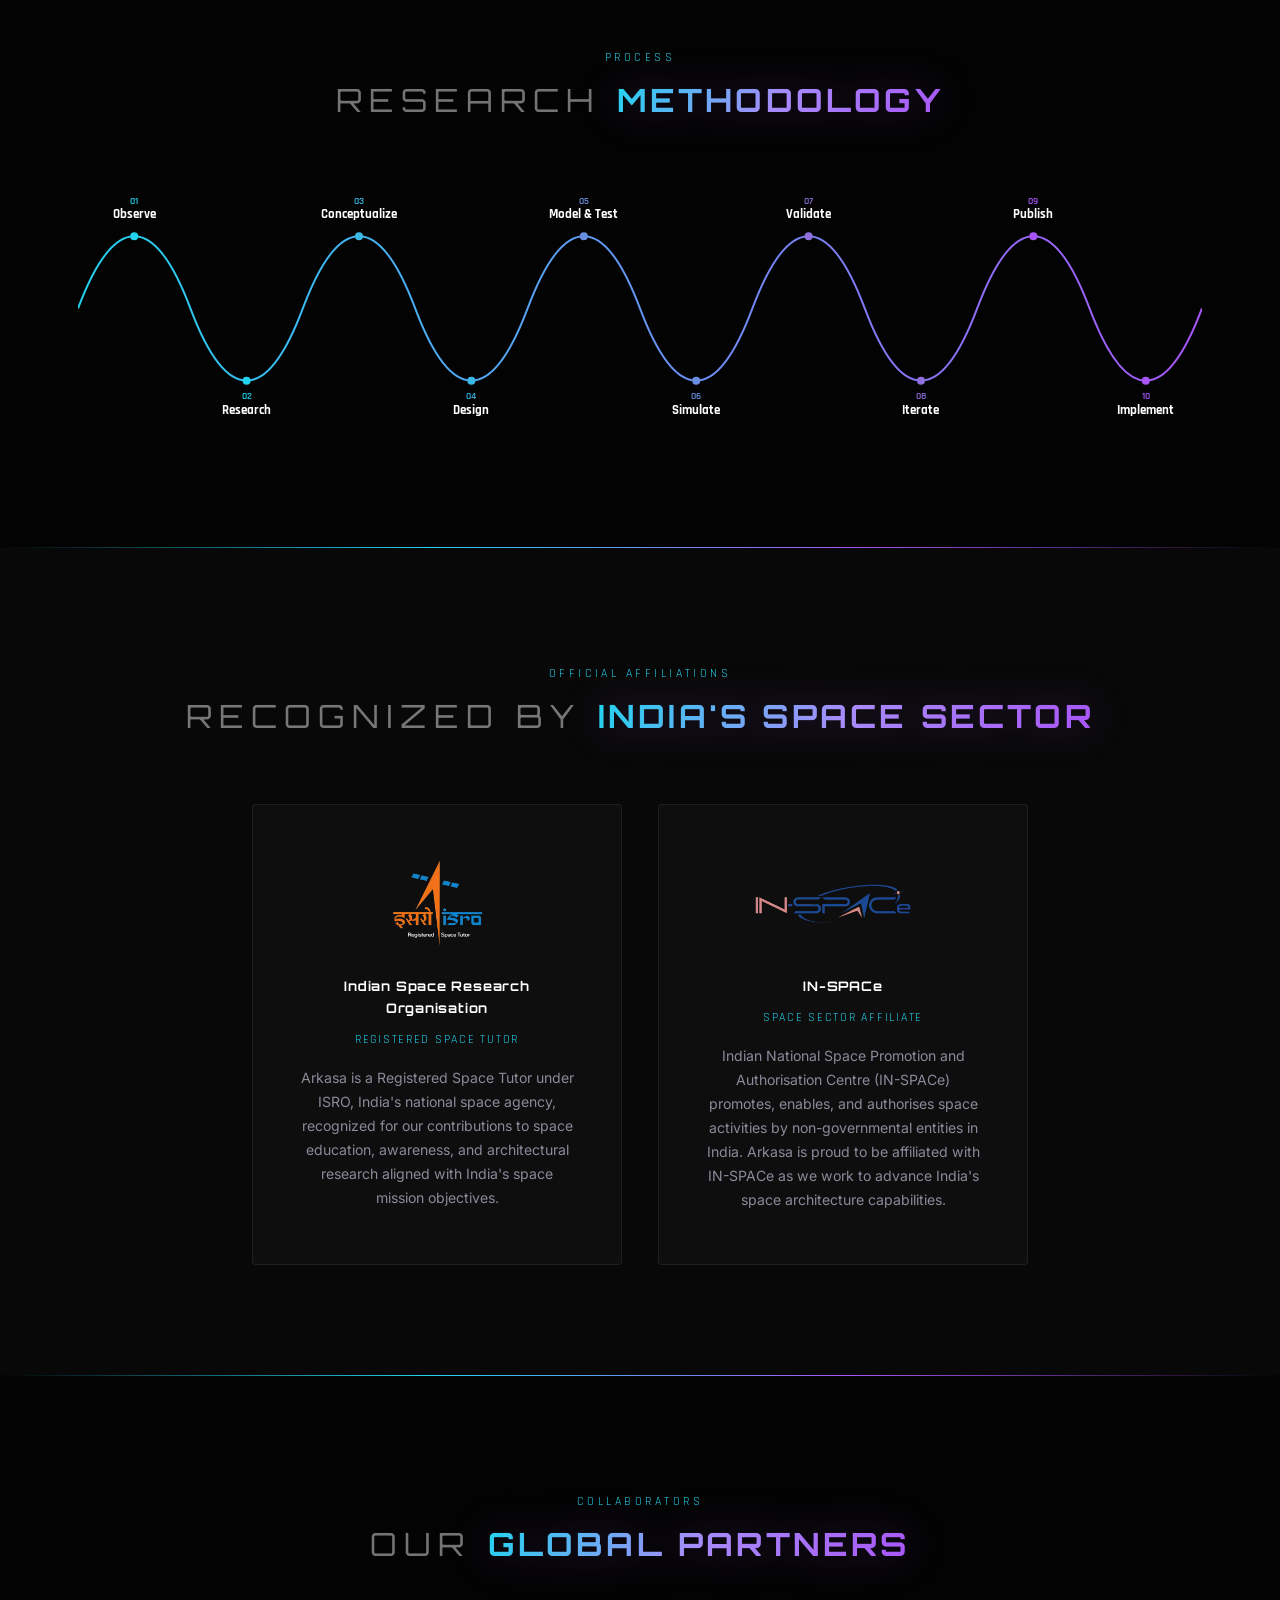
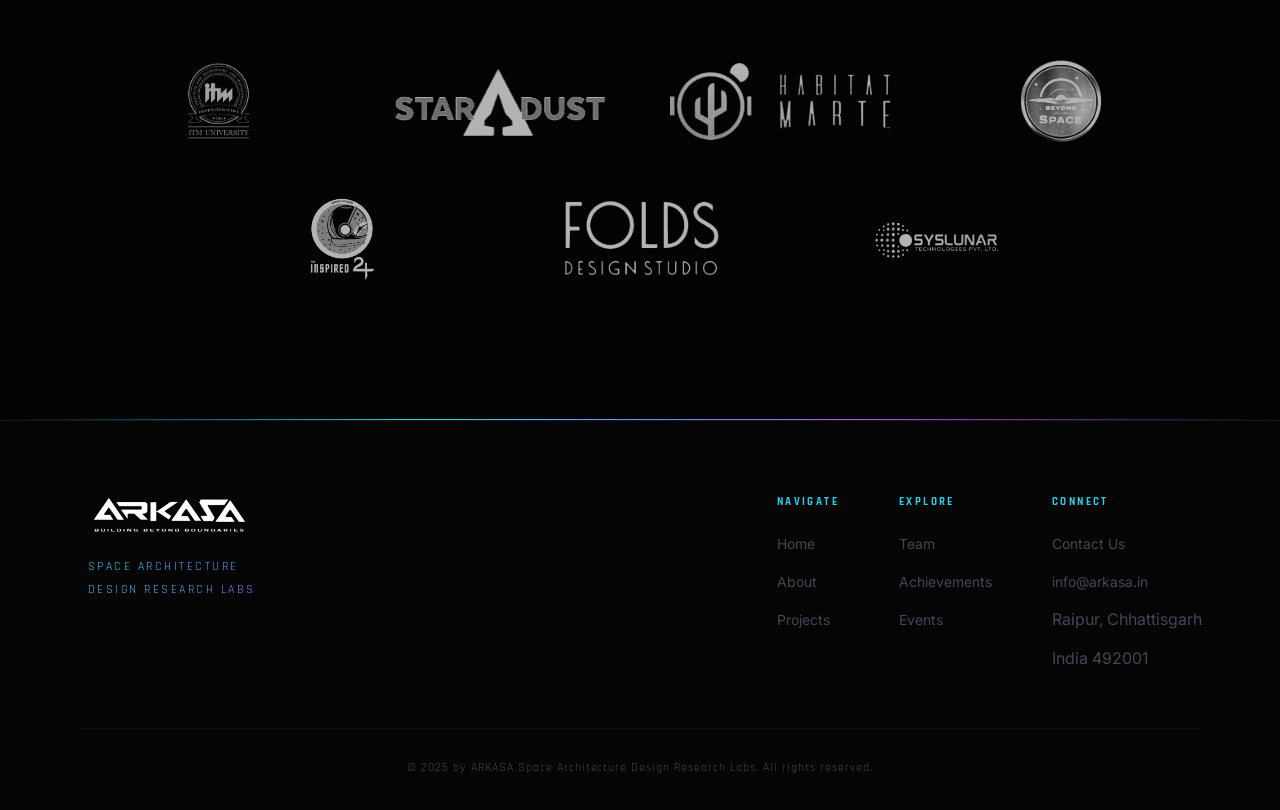
==== commit b6eef70a: "Add files via upload" ====
--- a/index.html
+++ b/index.html
@@ -10,6 +10,17 @@
   <link rel="stylesheet" href="styles.css"/>
 </head>
 <body>
+
+<canvas id="bgStarCanvas" aria-hidden="true"></canvas>
+
+<div class="startup-splash" id="startupSplash" aria-hidden="true">
+  <div class="startup-splash-inner">
+    <p class="startup-line" data-splash-line>Reimagining Space</p>
+    <p class="startup-line" data-splash-line>Defining Habitation Systems</p>
+    <p class="startup-line" data-splash-line>Designing Beyond Earth</p>
+  
+  </div>
+</div>
 
 <!-- NAV -->
 <header id="navbar">
@@ -58,35 +69,75 @@
   <div class="container">
     <div class="section-header reveal">
       <span class="section-label">Research Focus</span>
-      <h2 class="section-title">Three Pillars of <span class="grad-text">Inquiry</span></h2>
+      <h2 class="section-title">Four Pillars of <span class="grad-text">Inquiry</span></h2>
       <p class="section-subtitle">Guiding every design decision we make across space and Earth.</p>
     </div>
     <div class="research-cards">
       <div class="r-card reveal" data-delay="0">
-        <span class="r-icon"><svg xmlns="http://www.w3.org/2000/svg" width="36" height="36" viewBox="0 0 24 24" fill="none" stroke="#22d3ee" stroke-width="1.4" stroke-linecap="round" stroke-linejoin="round"><circle cx="12" cy="12" r="3"/><path d="M12 2a10 10 0 0 1 10 10"/><path d="M12 2a10 10 0 0 0-10 10"/><path d="M2 12a10 10 0 0 0 10 10"/><path d="M22 12a10 10 0 0 1-10 10"/><line x1="2" y1="12" x2="22" y2="12"/><line x1="12" y1="2" x2="12" y2="22"/></svg></span>
-        <span class="r-num">01</span>
-        <h3 class="r-title">Space Architecture</h3>
-        <p class="r-body">Our pioneering work in space architecture focuses on designing adaptive and sustainable habitats for lunar, Martian, and orbital environments. Each system is envisioned as a living organism, harmonizing structure, energy, and human experience. By integrating geometry with aerospace engineering, we craft habitats that not only sustain life beyond Earth but also nurture the spirit of exploration within it.</p>
-        <div style="display:flex;flex-wrap:wrap;gap:8px;"><span class="tag">Lunar Habitats</span><span class="tag">Mars Architecture</span><span class="tag">Orbital Systems</span></div>
+        <button class="r-toggle" type="button" aria-expanded="false">
+          <span class="r-icon"><svg xmlns="http://www.w3.org/2000/svg" width="36" height="36" viewBox="0 0 24 24" fill="none" stroke="#22d3ee" stroke-width="1.4" stroke-linecap="round" stroke-linejoin="round"><circle cx="12" cy="12" r="3"/><path d="M12 2a10 10 0 0 1 10 10"/><path d="M12 2a10 10 0 0 0-10 10"/><path d="M2 12a10 10 0 0 0 10 10"/><path d="M22 12a10 10 0 0 1-10 10"/><line x1="2" y1="12" x2="22" y2="12"/><line x1="12" y1="2" x2="12" y2="22"/></svg></span>
+          <span class="r-num">01</span>
+          <h3 class="r-title">Space Architecture</h3>
+          <span class="r-open-label">Open</span>
+        </button>
+        <div class="r-details">
+          <p class="r-body">Our pioneering work in space architecture focuses on designing adaptive and sustainable habitats for lunar, Martian, and orbital environments. Each system is envisioned as a living organism, harmonizing structure, energy, and human experience. By integrating geometry with aerospace engineering, we craft habitats that not only sustain life beyond Earth but also nurture the spirit of exploration within it.</p>
+          <div class="r-tags"><span class="tag">Lunar Habitats</span><span class="tag">Mars Architecture</span><span class="tag">Orbital Systems</span></div>
+        </div>
       </div>
       <div class="r-card reveal" data-delay="150">
-        <span class="r-icon"><svg xmlns="http://www.w3.org/2000/svg" width="36" height="36" viewBox="0 0 24 24" fill="none" stroke="#a855f7" stroke-width="1.4" stroke-linecap="round" stroke-linejoin="round"><polygon points="12 2 15.09 8.26 22 9.27 17 14.14 18.18 21.02 12 17.77 5.82 21.02 7 14.14 2 9.27 8.91 8.26 12 2"/></svg></span>
-        <span class="r-num">02</span>
-        <h3 class="r-title">Meta Aeon</h3>
-        <p class="r-body">Our design philosophy is rooted in cosmic architecture, a discipline that bridges universal geometry, energy resonance, and spatial harmony. We translate ancient wisdom into advanced architectural principles that respond to the physics of outer space. Through this synthesis, Arkasa creates environments that transcend material design, connecting human consciousness with the vast continuum of the cosmos.</p>
-        <div style="display:flex;flex-wrap:wrap;gap:8px;"><span class="tag">Cosmic Geometry</span><span class="tag">Energy Resonance</span><span class="tag">Spatial Harmony</span></div>
+        <button class="r-toggle" type="button" aria-expanded="false">
+          <span class="r-icon"><svg xmlns="http://www.w3.org/2000/svg" width="36" height="36" viewBox="0 0 24 24" fill="none" stroke="#a855f7" stroke-width="1.4" stroke-linecap="round" stroke-linejoin="round"><polygon points="12 2 15.09 8.26 22 9.27 17 14.14 18.18 21.02 12 17.77 5.82 21.02 7 14.14 2 9.27 8.91 8.26 12 2"/></svg></span>
+          <span class="r-num">02</span>
+          <h3 class="r-title">Meta Aeon</h3>
+          <span class="r-open-label">Open</span>
+        </button>
+        <div class="r-details">
+          <p class="r-body">Our design philosophy is rooted in cosmic architecture, a discipline that bridges universal geometry, energy resonance, and spatial harmony. We translate ancient wisdom into advanced architectural principles that respond to the physics of outer space. Through this synthesis, Arkasa creates environments that transcend material design, connecting human consciousness with the vast continuum of the cosmos.</p>
+          <div class="r-tags"><span class="tag">Cosmic Geometry</span><span class="tag">Energy Resonance</span><span class="tag">Spatial Harmony</span></div>
+        </div>
       </div>
       <div class="r-card reveal" data-delay="300">
-        <span class="r-icon"><svg xmlns="http://www.w3.org/2000/svg" width="36" height="36" viewBox="0 0 24 24" fill="none" stroke="#22d3ee" stroke-width="1.4" stroke-linecap="round" stroke-linejoin="round"><path d="M2 22c1.25-1.25 2.08-2.92 2-5 0-4 3-7 7-7s7 3 7 7c.08 2.08-.75 3.75-2 5"/><path d="M6 17c0-4 2-6 6-6"/></svg></span>
-        <span class="r-num">03</span>
-        <h3 class="r-title">Bio-Regenerative</h3>
-        <p class="r-body">In our pursuit of bio-regenerative systems, Arkasa develops self-sustaining ecosystems that mirror the balance of nature. These environments recycle air, water, and energy, fostering resilience and long-term habitation in extraterrestrial and Earth-based settings. Guided by a holistic fusion of science and spirituality, our goal is to cultivate life-supporting habitats that evolve symbiotically with their inhabitants and the cosmos itself.</p>
-        <div style="display:flex;flex-wrap:wrap;gap:8px;"><span class="tag">Closed-Loop Systems</span><span class="tag">Life Support</span><span class="tag">Sustainability</span></div>
+        <button class="r-toggle" type="button" aria-expanded="false">
+          <span class="r-icon"><svg xmlns="http://www.w3.org/2000/svg" width="36" height="36" viewBox="0 0 24 24" fill="none" stroke="#22d3ee" stroke-width="1.4" stroke-linecap="round" stroke-linejoin="round"><path d="M2 22c1.25-1.25 2.08-2.92 2-5 0-4 3-7 7-7s7 3 7 7c.08 2.08-.75 3.75-2 5"/><path d="M6 17c0-4 2-6 6-6"/></svg></span>
+          <span class="r-num">03</span>
+          <h3 class="r-title">Bio-Regenerative</h3>
+          <span class="r-open-label">Open</span>
+        </button>
+        <div class="r-details">
+          <p class="r-body">In our pursuit of bio-regenerative systems, Arkasa develops self-sustaining ecosystems that mirror the balance of nature. These environments recycle air, water, and energy, fostering resilience and long-term habitation in extraterrestrial and Earth-based settings. Guided by a holistic fusion of science and spirituality, our goal is to cultivate life-supporting habitats that evolve symbiotically with their inhabitants and the cosmos itself.</p>
+          <div class="r-tags"><span class="tag">Closed-Loop Systems</span><span class="tag">Life Support</span><span class="tag">Sustainability</span></div>
+        </div>
+      </div>
+      <div class="r-card reveal" data-delay="450">
+        <button class="r-toggle" type="button" aria-expanded="false">
+          <span class="r-icon"><svg xmlns="http://www.w3.org/2000/svg" width="36" height="36" viewBox="0 0 24 24" fill="none" stroke="#3ab8e6" stroke-width="1.4" stroke-linecap="round" stroke-linejoin="round"><path d="M4.5 16.5l3-3 3 3"/><path d="M7.5 13.5V20"/><path d="M12 14l2-4 4-2-2 4-4 2z"/><path d="M10.5 15.5l-3 3"/><circle cx="14" cy="10" r="1"/></svg></span>
+          <span class="r-num">04</span>
+          <h3 class="r-title">Aerospace Engineering</h3>
+          <span class="r-open-label">Open</span>
+        </button>
+        <div class="r-details">
+          <p class="r-body">The Aerospace Engineering Department at Arkasa serves as the technological backbone of our space architecture vision, translating conceptual habitats into high-performance, mission-ready systems. Focused on propulsion integration, structural resilience, life-support engineering, and environmental control, the department ensures that each design operates efficiently within the extreme conditions of space. By bridging advanced aerospace systems with adaptive architectural frameworks, Arkasa&rsquo;s aerospace division enables the realization of intelligent, sustainable habitats for lunar, Martian, and orbital applications.</p>
+          <div class="r-tags"><span class="tag">Adaptive Systems</span><span class="tag">Life Support Engineering</span><span class="tag">Structural Resilience</span></div>
+        </div>
       </div>
     </div>
   </div>
 </section>
 <div class="nebula-line"></div>
+
+<div class="research-panel-backdrop" id="researchPanel" aria-hidden="true">
+  <div class="research-panel" role="dialog" aria-modal="true" aria-labelledby="researchPanelTitle">
+    <button class="research-panel-close" type="button" id="researchPanelClose" aria-label="Close research details">&#10005;</button>
+    <div class="research-panel-head">
+      <div class="research-panel-icon" id="researchPanelIcon"></div>
+      <span class="research-panel-num" id="researchPanelNum"></span>
+    </div>
+    <h3 class="research-panel-title" id="researchPanelTitle"></h3>
+    <p class="research-panel-body" id="researchPanelBody"></p>
+    <div class="research-panel-tags" id="researchPanelTags"></div>
+  </div>
+</div>
 
 <!-- RESEARCH METHODOLOGY -->
 <section class="section" style="background:var(--bg);">
@@ -189,12 +240,17 @@
       <h2 class="section-title">Our <span class="grad-text">Global Partners</span></h2>
     </div>
     <div class="collab-strip reveal">
-      <div class="collab-logo"><img src="assets/images/collab-itm.png" alt="ITM University"/></div>
-      <div class="collab-logo"><img src="assets/images/collab-stardust.png" alt="STARDUST"/></div>
-      <div class="collab-logo"><img src="assets/images/collab-habitat-marte.png" alt="Habitat Marte"/></div>
-      <div class="collab-logo"><img src="assets/images/collab-beyond-space.png" alt="Beyond Space"/></div>
-      <div class="collab-logo"><img src="assets/images/FOLDS LOGO for collaboration .png" alt="Folds Design Studio"/></div>
-      <div class="collab-logo collab-logo-syslunar"><img src="assets/images/bnw Full logo.png" alt="Syslunar Technologies Pvt. Ltd."/></div>
+      <div class="collab-row collab-row-top">
+        <div class="collab-logo"><img src="assets/images/collab-itm.png" alt="ITM University"/></div>
+        <div class="collab-logo"><img src="assets/images/collab-stardust.png" alt="STARDUST"/></div>
+        <div class="collab-logo"><img src="assets/images/collab-habitat-marte.png" alt="Habitat Marte"/></div>
+        <div class="collab-logo"><img src="assets/images/collab-beyond-space.png" alt="Beyond Space"/></div>
+      </div>
+      <div class="collab-row collab-row-bottom">
+        <div class="collab-logo"><img src="assets/images/collab-inspired24.png" alt="Inspired 24"/></div>
+        <div class="collab-logo"><img src="assets/images/FOLDS LOGO for collaboration .png" alt="Folds Design Studio"/></div>
+        <div class="collab-logo collab-logo-syslunar"><img src="assets/images/bnw Full logo.png" alt="Syslunar Technologies Pvt. Ltd."/></div>
+      </div>
     </div>
   </div>
 </section>
@@ -229,7 +285,7 @@
           <h4>Connect</h4>
           <ul>
             <li><a href="contact.html">Contact Us</a></li>
-            <li><a href="mailto:info.arkasa.at@gmail.com">info.arkasa.at@gmail.com</a></li>
+            <li><a href="mailto:info@arkasa.in">info@arkasa.in</a></li>
             <li><span style="color:var(--text-dim)">Raipur, Chhattisgarh</span></li>
             <li><span style="color:var(--text-dim)">India 492001</span></li>
           </ul>
--- a/styles.css
+++ b/styles.css
@@ -31,6 +31,7 @@
 *,*::before,*::after{box-sizing:border-box;margin:0;padding:0;}
 html{scroll-behavior:smooth;-webkit-text-size-adjust:100%;}
 body{background:var(--bg);color:var(--text);font-family:var(--font-b);line-height:1.7;overflow-x:hidden;word-break:break-word;overflow-wrap:break-word;}
+body.splash-active{overflow:hidden;}
 a{color:inherit;text-decoration:none;}
 ul{list-style:none;}
 img{max-width:100%;display:block;height:auto;}
@@ -47,6 +48,26 @@
 .r-card,.p-card,.tm-card,.ev-card,.aff-card,.adv-card,.footer-col{min-width:0;}
 .grad-text{background:var(--nebula);-webkit-background-clip:text;-webkit-text-fill-color:transparent;background-clip:text;}
 .nebula-line{height:1px;background:linear-gradient(90deg,transparent,var(--cyan),var(--violet),transparent);}
+
+/* Startup splash (index) */
+.startup-splash{position:fixed;inset:0;z-index:2000;display:none;place-items:center;background:radial-gradient(circle at 20% 20%,rgba(34,211,238,.12) 0%,transparent 38%),radial-gradient(circle at 80% 75%,rgba(168,85,247,.14) 0%,transparent 42%),radial-gradient(circle at 50% 50%,rgba(255,255,255,.03) 0%,transparent 24%),#000;transition:opacity .9s var(--ease),visibility .9s var(--ease);}
+body.splash-active .startup-splash{display:grid;}
+.startup-splash.is-ending{opacity:0;visibility:hidden;}
+.startup-splash-inner{width:min(980px,100%);min-height:320px;padding:20px 28px;position:relative;display:flex;flex-direction:column;align-items:center;justify-content:center;gap:6px;height:100svh;text-align:center;}
+.startup-line,.startup-brand,.startup-subline{position:relative;display:none;width:100%;text-align:center;opacity:0;transform:translateY(24px) scale(.98);filter:blur(10px);will-change:transform,opacity,filter;}
+.startup-brand{transform:none;margin:0;padding:0;}
+.startup-subline{font-size:clamp(.9rem,1.8vw,1.1rem);z-index:2100;transform:none;margin:0;padding:0;}
+.startup-subline.is-visible{opacity:1;filter:blur(0);transform:none;}
+.startup-line.is-visible,.startup-brand.is-visible,.startup-subline.is-visible{display:block;animation:splashLineIn 1.05s var(--ease) forwards;}
+.startup-line.is-hiding,.startup-brand.is-hiding,.startup-subline.is-hiding{display:block;animation:splashLineOut .55s var(--ease) forwards;}
+.startup-line{font-family:var(--font-d);font-size:clamp(1.2rem,3vw,1.95rem);font-weight:500;letter-spacing:.22em;text-transform:uppercase;color:rgba(255,255,255,.95);text-shadow:0 0 18px rgba(255,255,255,.08),0 0 34px rgba(34,211,238,.12);}
+.startup-brand{font-family:var(--font-d);font-size:clamp(2.3rem,6vw,4.2rem);font-weight:700;letter-spacing:.26em;line-height:1.1;background:linear-gradient(120deg,#7dd3fc 0%,#818cf8 35%,#a855f7 100%);-webkit-background-clip:text;-webkit-text-fill-color:transparent;background-clip:text;filter:drop-shadow(0 0 20px rgba(34,211,238,.2)) drop-shadow(0 0 48px rgba(168,85,247,.22));}
+.startup-subline{font-family:var(--font-a);font-size:clamp(.82rem,2.2vw,1.08rem);letter-spacing:.34em;text-transform:uppercase;color:rgba(226,232,240,.82);}
+
+/* Logo image sizing for startup splash */
+.startup-brand-image{display:block;margin:0 auto;max-width:720px;width:min(72%,640px);height:auto;filter:drop-shadow(0 0 18px rgba(34,211,238,.12)) drop-shadow(0 0 36px rgba(168,85,247,.08));}
+@keyframes splashLineIn{0%{opacity:0;transform:translateY(28px) scale(.96);filter:blur(10px);}50%{opacity:1;transform:translateY(0) scale(1);filter:blur(0);}100%{opacity:1;transform:translateY(0) scale(1);filter:blur(0);}}
+@keyframes splashLineOut{0%{opacity:1;transform:translateY(0) scale(1);filter:blur(0);}100%{opacity:0;transform:translateY(-24px) scale(1.02);filter:blur(12px);}}
 
 /* Labels & Headers */
 .section-label{display:inline-flex;align-items:center;gap:10px;font-family:var(--font-a);font-size:.72rem;letter-spacing:.3em;text-transform:uppercase;color:var(--cyan);margin-bottom:14px;}
@@ -106,6 +127,10 @@
 /* ── HERO (index only) ── */
 .hero{position:relative;height:100vh;height:100svh;min-height:600px;display:grid;grid-template-columns:1fr;align-items:center;overflow:hidden;}
 #starCanvas{position:absolute;inset:0;width:100%;height:100%;}
+.bg-star-canvas, #bgStarCanvas{position:fixed;inset:0;width:100%;height:100%;pointer-events:none;z-index:0;opacity:1;mix-blend-mode:screen;}
+
+/* Slightly raise hero layers above the background canvas */
+.hero, .hero-content, .hero-nebula{position:relative;z-index:2}
 .hero-nebula{position:absolute;inset:0;background:radial-gradient(ellipse 60% 80% at 0% 50%,rgba(168,85,247,.13) 0%,transparent 60%),radial-gradient(ellipse at 30% 30%,rgba(34,211,238,.09) 0%,transparent 50%),radial-gradient(ellipse at 20% 80%,rgba(59,130,246,.07) 0%,transparent 45%),rgba(3,3,3,.45);}
 .hero-content{position:relative;z-index:2;text-align:center;max-width:760px;padding:0 28px;margin:0 auto;}
 .hero-eyebrow{font-family:var(--font-a);font-size:.68rem;letter-spacing:.38em;text-transform:uppercase;color:var(--cyan);margin-bottom:24px;opacity:0;animation:fadeUp .8s .3s forwards;display:flex;align-items:center;justify-content:flex-start;gap:14px;}
@@ -154,15 +179,33 @@
 @keyframes od-b{from{transform:translate(-50%,-50%) rotate(240deg) translateX(155px);}to{transform:translate(-50%,-50%) rotate(600deg) translateX(155px);}}
 
 /* ── RESEARCH ── */
-.research-cards{display:grid;grid-template-columns:repeat(3,1fr);gap:28px;}
-.r-card{background:var(--bg-card);border:1px solid var(--border);border-radius:4px;padding:42px 36px;position:relative;overflow:hidden;transition:transform var(--t),border-color var(--t),box-shadow var(--t);}
+.research-cards{display:grid;grid-template-columns:repeat(4,minmax(180px,220px));justify-content:center;gap:20px;}
+.r-card{background:var(--bg-card);border:1px solid var(--border);border-radius:4px;padding:20px;position:relative;overflow:hidden;transition:transform var(--t),border-color var(--t),box-shadow var(--t);aspect-ratio:1/1;}
 .r-card::before{content:'';position:absolute;top:0;left:0;right:0;height:2px;background:linear-gradient(90deg,var(--cyan),var(--violet));transform:scaleX(0);transition:transform .4s;}
 .r-card:hover{transform:translateY(-7px);border-color:rgba(34,211,238,.3);box-shadow:0 24px 70px rgba(0,0,0,.55);}
 .r-card:hover::before{transform:scaleX(1);}
-.r-icon{font-size:2.4rem;margin-bottom:22px;display:block;}
-.r-num{position:absolute;top:30px;right:30px;font-family:var(--font-d);font-size:.62rem;letter-spacing:.18em;color:var(--text-dim);}
-.r-title{font-family:var(--font-d);font-size:1.05rem;font-weight:700;color:#fff;margin-bottom:14px;}
-.r-body{color:var(--text-muted);font-size:.9rem;line-height:1.75;margin-bottom:24px;}
+.r-toggle{width:100%;height:100%;padding:0;border:none;background:none;color:inherit;text-align:left;display:flex;flex-direction:column;justify-content:space-between;position:relative;z-index:2;transition:opacity .24s ease;min-height:auto;}
+.r-icon{font-size:2rem;display:block;}
+.r-num{position:absolute;top:0;right:0;font-family:var(--font-d);font-size:.62rem;letter-spacing:.18em;color:var(--text-dim);}
+.r-title{font-family:var(--font-d);font-size:1rem;font-weight:700;color:#fff;margin:16px 0 0;line-height:1.35;max-width:85%;}
+.r-open-label{font-family:var(--font-a);font-size:.68rem;letter-spacing:.2em;text-transform:uppercase;color:var(--cyan);opacity:.9;}
+.r-details{display:none;}
+.r-body{color:var(--text-muted);font-size:.82rem;line-height:1.6;margin-bottom:14px;}
+.r-tags{display:flex;flex-wrap:wrap;gap:8px;}
+.r-tags .tag{font-size:.58rem;padding:3px 9px;}
+
+.research-panel-backdrop{position:fixed;inset:0;background:rgba(0,0,0,.72);backdrop-filter:blur(8px);display:grid;place-items:center;z-index:1400;opacity:0;pointer-events:none;transition:opacity .28s ease;padding:24px;}
+.research-panel-backdrop.open{opacity:1;pointer-events:auto;}
+.research-panel{width:min(920px,100%);max-height:min(84vh,900px);overflow:auto;background:linear-gradient(160deg,#101010 0%,#090909 100%);border:1px solid rgba(34,211,238,.28);border-radius:8px;box-shadow:0 30px 100px rgba(0,0,0,.8),0 0 50px rgba(34,211,238,.12);padding:34px 34px 30px;position:relative;}
+.research-panel-head{display:flex;align-items:center;justify-content:space-between;gap:20px;padding-right:38px;}
+.research-panel-icon svg{width:44px;height:44px;display:block;}
+.research-panel-num{font-family:var(--font-d);font-size:.8rem;letter-spacing:.2em;color:var(--text-dim);}
+.research-panel-close{position:absolute;top:12px;right:12px;color:var(--text-dim);font-size:.9rem;line-height:1;padding:10px;min-height:auto;display:block;}
+.research-panel-close:hover{color:var(--cyan);}
+.research-panel-title{font-family:var(--font-d);font-size:clamp(1.2rem,2.8vw,1.9rem);font-weight:700;color:#fff;line-height:1.25;margin:18px 0 16px;}
+.research-panel-body{color:var(--text-muted);font-size:1rem;line-height:1.9;margin-bottom:20px;}
+.research-panel-tags{display:flex;flex-wrap:wrap;gap:10px;}
+.research-panel-tags .tag{font-size:.65rem;padding:5px 12px;}
 
 /* ── PORTFOLIO ── */
 .portfolio-grid{display:grid;grid-template-columns:repeat(3,1fr);gap:24px;}
@@ -243,6 +286,35 @@
   color:var(--cyan);
   backdrop-filter:blur(6px);
 }
+
+/* Responsive adjustments */
+@media (max-width: 900px) {
+  .hamburger{display:flex;}
+  .nav-links{display:none;position:fixed;top:var(--nav-h);right:0;height:calc(100% - var(--nav-h));width:260px;flex-direction:column;align-items:flex-start;padding:22px;background:linear-gradient(180deg,rgba(3,3,3,.98),rgba(3,3,3,.95));border-left:1px solid var(--border);gap:8px;z-index:1200;overflow:auto;}
+  .nav-links.open{display:flex;}
+  .nav-links li{width:100%;}
+  .nav-links a{display:block;padding:12px 8px;font-size:1rem;width:100%;}
+  .nav-container{padding:0 18px;height:var(--nav-h);}
+  .container{padding:0 18px;}
+}
+
+@media (max-width: 720px){
+  .research-cards{grid-template-columns:repeat(auto-fit,minmax(180px,1fr));gap:16px;}
+  .portfolio-grid{grid-template-columns:repeat(auto-fit,minmax(220px,1fr));gap:16px;}
+  .section{padding:60px 0;}
+  .hero{min-height:520px;min-height:52svh;}
+  .hero-content{padding:0 18px;}
+  .startup-brand{font-size:clamp(1.8rem,10vw,3.4rem);}
+  .startup-subline{font-size:clamp(.78rem,3.2vw,.98rem);letter-spacing:.28em;}
+  .startup-line{font-size:clamp(1rem,3.6vw,1.4rem);}
+}
+
+@media (max-width:480px){
+  .nav-links{width:100%;right:0;left:0;top:var(--nav-h);height:calc(100% - var(--nav-h));}
+  .hero{min-height:460px;}
+  .startup-brand{font-size:clamp(1.6rem,12vw,2.8rem);}
+  .startup-subline{font-size:clamp(.72rem,3.6vw,.9rem);}
+}
 .p-body{padding:26px;flex:1;display:flex;flex-direction:column;position:relative;z-index:3;}
 .p-num{font-family:var(--font-d);font-size:.58rem;letter-spacing:.22em;color:var(--text-dim);margin-bottom:10px;}
 .p-title{font-family:var(--font-d);font-size:.95rem;font-weight:700;color:#fff;margin-bottom:11px;line-height:1.3;}
@@ -313,22 +385,52 @@
 .tm-card{background:var(--bg-card);border:1px solid var(--border);border-radius:4px;overflow:hidden;transition:transform var(--t),border-color var(--t),box-shadow var(--t);text-align:center;}
 .tm-card:hover{transform:translateY(-8px);border-color:var(--cyan);box-shadow:var(--glow-c);}
 .tm-photo-wrap{position:relative;overflow:hidden;height:280px;}
+.tm-photo-trigger{width:100%;padding:0;border:none;background:none;cursor:pointer;appearance:none;display:block;}
+.tm-photo-trigger:focus-visible{outline:2px solid var(--cyan);outline-offset:-2px;}
 .tm-photo-wrap::after{content:'';position:absolute;bottom:0;left:0;right:0;height:80px;background:linear-gradient(to top,var(--bg-card),transparent);}
 .tm-photo{width:100%;height:100%;object-fit:cover;object-position:top center;transition:transform .5s ease;filter:grayscale(15%) contrast(1.05);}
 .tm-card:hover .tm-photo{transform:scale(1.06);filter:grayscale(0%) contrast(1.1);}
+.tm-photo-badge{position:absolute;right:16px;bottom:16px;z-index:2;font-family:var(--font-a);font-size:.64rem;letter-spacing:.14em;text-transform:uppercase;padding:5px 12px;border-radius:2px;background:rgba(0,0,0,.72);border:1px solid rgba(34,211,238,.35);color:var(--cyan);backdrop-filter:blur(6px);transition:transform .25s ease,background .25s ease,border-color .25s ease;}
+.tm-photo-trigger:hover .tm-photo-badge,.tm-photo-trigger:focus-visible .tm-photo-badge{transform:translateY(-2px);background:rgba(34,211,238,.12);border-color:rgba(34,211,238,.6);}
 .tm-info{padding:22px 20px 28px;}
 .tm-name{font-family:var(--font-d);font-size:.9rem;font-weight:700;color:#fff;margin-bottom:6px;letter-spacing:.05em;}
 .tm-role{font-family:var(--font-a);font-size:.75rem;letter-spacing:.14em;text-transform:uppercase;background:var(--nebula);-webkit-background-clip:text;-webkit-text-fill-color:transparent;background-clip:text;}
+.tm-intro{display:none;}
+
+.team-modal-box{max-width:980px;}
+.team-modal-photo{min-height:420px;}
+.team-modal-photo img{width:100%;height:100%;object-fit:cover;object-position:top center;transition:transform .6s ease,filter .4s;filter:brightness(.88) contrast(1.06) saturate(.88);}
+.team-modal-box:hover .team-modal-photo img{transform:scale(1.04);filter:brightness(.96) contrast(1.08) saturate(.95);}
+.team-modal-box .modal-body p:first-child{font-family:var(--font-a);font-size:.82rem;letter-spacing:.12em;text-transform:uppercase;color:var(--cyan);margin-bottom:14px;}
+.team-modal-box .modal-body p:last-child{margin-bottom:0;}
+
+.crew-grid{display:flex;flex-wrap:wrap;justify-content:center;gap:20px;}
+.crew-card{width:min(100%,260px);background:var(--bg-card);border:1px solid var(--border);border-radius:4px;padding:24px 22px;transition:transform var(--t),border-color var(--t),box-shadow var(--t);}
+.crew-card:hover{transform:translateY(-5px);border-color:rgba(34,211,238,.35);box-shadow:0 18px 48px rgba(0,0,0,.45);}
+.crew-photo-wrap{margin:-24px -22px 16px;overflow:hidden;border-radius:4px 4px 0 0;background:var(--bg-2);}
+.crew-photo{width:100%;height:170px;object-fit:contain;object-position:center bottom;display:block;transform:translateY(6px);filter:grayscale(20%) contrast(1.05);transition:transform .45s ease,filter .3s ease;}
+.crew-card:hover .crew-photo{transform:translateY(6px) scale(1.03);filter:grayscale(0%) contrast(1.1);}
+.crew-name{font-family:var(--font-d);font-size:.9rem;font-weight:700;letter-spacing:.06em;color:#fff;margin-bottom:8px;}
+.crew-role{font-family:var(--font-a);font-size:.78rem;letter-spacing:.1em;text-transform:uppercase;color:var(--text-muted);line-height:1.6;}
 
 /* ── ADVISORS ── */
-.advisor-grid{display:flex;flex-wrap:wrap;justify-content:center;gap:28px;}
-.adv-card{flex:0 0 calc(33.333% - 19px);min-width:280px;background:var(--bg-card);border:1px solid var(--border);border-radius:6px;padding:36px 32px;display:flex;flex-direction:column;gap:16px;transition:border-color .3s,box-shadow .3s;}
+.advisor-grid{display:flex;flex-wrap:wrap;justify-content:center;gap:18px;}
+.adv-card{flex:0 0 calc(33.333% - 40px);min-width:206px;background:var(--bg-card);border:1px solid var(--border);border-radius:6px;padding:0 0 14px;display:flex;flex-direction:column;gap:9px;transition:border-color .3s,box-shadow .3s;overflow:hidden;}
 .adv-card:hover{border-color:rgba(34,211,238,.35);box-shadow:0 16px 50px rgba(34,211,238,.08);}
-.adv-header{display:flex;align-items:center;gap:16px;}
-.adv-avatar{width:64px;height:64px;border-radius:50%;object-fit:cover;object-position:top;border:2px solid rgba(34,211,238,.3);flex-shrink:0;}
-.adv-name{font-family:var(--font-d);font-size:.9rem;font-weight:700;color:#fff;margin-bottom:4px;}
-.adv-title{font-family:var(--font-a);font-size:.75rem;font-weight:600;letter-spacing:.08em;text-transform:uppercase;color:var(--violet);}
-.adv-pos{font-family:var(--font-a);font-size:.82rem;font-weight:600;color:rgba(34,211,238,.8);letter-spacing:.03em;line-height:1.5;}
+.adv-card{cursor:pointer;}
+.adv-card:focus-visible{outline:2px solid var(--cyan);outline-offset:4px;}
+.adv-card .adv-bio{display:none;}
+.adv-photo-wrap{position:relative;display:block;width:100%;aspect-ratio:1 / .88;padding:0;border:none;background:none;cursor:pointer;appearance:none;overflow:hidden;}
+.adv-photo-wrap:focus-visible{outline:2px solid var(--cyan);outline-offset:-2px;}
+.adv-photo-wrap::after{content:'';position:absolute;inset:auto 0 0 0;height:38%;background:linear-gradient(to top,rgba(0,0,0,.9),transparent);pointer-events:none;}
+.adv-photo{width:100%;height:100%;object-fit:contain;object-position:center top;display:block;filter:grayscale(100%) contrast(1.05);transition:transform .45s ease,filter .3s ease;}
+.adv-card:hover .adv-photo{transform:scale(1.035);filter:grayscale(0%) contrast(1.08);}
+.adv-photo-badge{position:absolute;right:12px;bottom:12px;z-index:2;font-family:var(--font-a);font-size:.56rem;letter-spacing:.13em;text-transform:uppercase;padding:4px 9px;border-radius:2px;background:rgba(0,0,0,.72);border:1px solid rgba(34,211,238,.35);color:var(--cyan);backdrop-filter:blur(6px);transition:transform .25s ease,background .25s ease,border-color .25s ease;}
+.adv-photo-wrap:hover .adv-photo-badge,.adv-photo-wrap:focus-visible .adv-photo-badge{transform:translateY(-2px);background:rgba(34,211,238,.12);border-color:rgba(34,211,238,.6);}
+.adv-info{padding:0 14px;display:flex;flex-direction:column;align-items:center;text-align:center;gap:3px;}
+.adv-name{font-family:var(--font-d);font-size:.78rem;font-weight:700;color:#fff;line-height:1.2;}
+.adv-title{font-family:var(--font-a);font-size:.6rem;font-weight:600;letter-spacing:.12em;text-transform:uppercase;color:rgba(34,211,238,.9);line-height:1.35;}
+.adv-pos{display:none;}
 .adv-bio{color:var(--text-muted);font-size:.875rem;line-height:1.85;}
 
 /* ── AFFILIATIONS ── */
@@ -337,12 +439,15 @@
 .aff-card:hover{transform:translateY(-6px);border-color:rgba(34,211,238,.35);box-shadow:var(--glow-c);}
 .aff-logo{height:90px;display:flex;align-items:center;justify-content:center;margin:0 auto 28px;}
 .aff-logo img{max-height:90px;max-width:220px;object-fit:contain;}
-.collab-strip{display:flex;flex-wrap:nowrap;gap:48px;justify-content:flex-start;align-items:center;padding:16px clamp(8px,2vw,16px);overflow-x:auto;overflow-y:hidden;-webkit-overflow-scrolling:touch;scroll-snap-type:x proximity;}
+.collab-strip{display:flex;flex-direction:column;gap:30px;align-items:center;padding:16px clamp(8px,2vw,16px);overflow:visible;width:min(1120px,100%);margin:0 auto;}
+.collab-row{display:grid;align-items:center;justify-items:center;gap:34px;width:100%;}
+.collab-row-top{grid-template-columns:repeat(4,minmax(140px,1fr));}
+.collab-row-bottom{grid-template-columns:repeat(3,minmax(180px,1fr));max-width:860px;}
 .collab-strip::-webkit-scrollbar{height:0;}
-.collab-logo{display:flex;align-items:center;justify-content:center;opacity:.7;transition:opacity var(--t),transform var(--t);flex:0 0 auto;scroll-snap-align:center;}
+.collab-logo{display:flex;align-items:center;justify-content:center;opacity:.7;transition:opacity var(--t),transform var(--t);width:100%;min-height:108px;scroll-snap-align:center;}
 .collab-logo:hover{opacity:1;transform:scale(1.08);}
-.collab-logo img{max-height:80px;max-width:180px;object-fit:contain;filter:grayscale(100%) brightness(1.6);transition:filter var(--t);}
-.collab-logo-syslunar img{max-width:clamp(200px,30vw,360px);max-height:clamp(60px,9vw,110px);}
+.collab-logo img{max-height:82px;max-width:220px;object-fit:contain;filter:grayscale(100%) brightness(1.6);transition:filter var(--t);}
+.collab-logo-syslunar img{max-width:280px;max-height:92px;}
 .collab-logo:hover img{filter:grayscale(0%) brightness(1);}
 .aff-name{font-family:var(--font-d);font-size:.82rem;font-weight:700;color:#fff;margin-bottom:10px;letter-spacing:.06em;}
 .aff-role{font-family:var(--font-a);font-size:.78rem;letter-spacing:.14em;text-transform:uppercase;color:var(--cyan);}
@@ -439,6 +544,7 @@
   position:absolute;inset:0;
   background:linear-gradient(to right,transparent 50%,var(--bg-card) 100%),
              linear-gradient(to top,rgba(0,0,0,.5) 0%,transparent 40%);
+  pointer-events:none;
 }
 .modal-img-badge{
   position:absolute;bottom:18px;left:18px;z-index:2;
@@ -446,6 +552,94 @@
   padding:5px 14px;border-radius:3px;
   background:rgba(0,0,0,.75);border:1px solid rgba(34,211,238,.35);color:var(--cyan);
   backdrop-filter:blur(8px);
+}
+
+/* Horizontal image gallery for multi-image project modals */
+.modal-gallery .modal-gallery-track{
+  display:flex;
+  width:100%;
+  height:100%;
+  overflow-x:auto;
+  overflow-y:hidden;
+  scroll-snap-type:x mandatory;
+  -webkit-overflow-scrolling:touch;
+}
+.modal-gallery .modal-gallery-track::-webkit-scrollbar{height:5px;}
+.modal-gallery .modal-gallery-track::-webkit-scrollbar-thumb{background:rgba(34,211,238,.35);border-radius:10px;}
+.modal-gallery .modal-gallery-track::-webkit-scrollbar-track{background:rgba(255,255,255,.05);}
+.modal-gallery .modal-slide{
+  flex:0 0 100%;
+  width:100%;
+  height:100%;
+  scroll-snap-align:start;
+  position:relative;
+  margin:0;
+}
+.modal-gallery .modal-slide img{
+  width:100%;
+  height:100%;
+  object-fit:contain;
+  object-position:center;
+  padding:20px 20px 74px;
+  background:#03070b;
+}
+.modal-box:hover .modal-gallery .modal-slide img{
+  transform:none;
+  filter:brightness(.95) contrast(1.06) saturate(.95);
+}
+.modal-gallery .modal-img-overlay{
+  background:linear-gradient(to top,rgba(0,0,0,.28) 0%,transparent 45%);
+}
+.modal-gallery-arrow{
+  position:absolute;
+  top:50%;
+  transform:translateY(-50%);
+  z-index:4;
+  width:42px;
+  height:42px;
+  border-radius:50%;
+  border:1px solid rgba(34,211,238,.35);
+  background:rgba(0,0,0,.58);
+  color:#d7f9ff;
+  font-size:1.2rem;
+  line-height:1;
+  display:flex;
+  align-items:center;
+  justify-content:center;
+  transition:background .2s ease,border-color .2s ease,transform .2s ease;
+}
+.modal-gallery-prev{left:12px;}
+.modal-gallery-next{right:12px;}
+.modal-gallery-arrow:hover{
+  background:rgba(34,211,238,.18);
+  border-color:rgba(34,211,238,.7);
+}
+.modal-gallery-arrow:active{transform:translateY(-50%) scale(.96);}
+.modal-gallery-dots{
+  position:absolute;
+  left:50%;
+  bottom:16px;
+  transform:translateX(-50%);
+  z-index:4;
+  display:flex;
+  gap:8px;
+  padding:6px 10px;
+  border-radius:999px;
+  background:rgba(0,0,0,.42);
+  border:1px solid rgba(255,255,255,.1);
+}
+.modal-gallery-dot{
+  width:10px;
+  height:10px;
+  border-radius:50%;
+  border:1px solid rgba(34,211,238,.45);
+  background:rgba(255,255,255,.2);
+  transition:transform .2s ease,background .2s ease,border-color .2s ease;
+}
+.modal-gallery-dot.is-active{
+  background:var(--cyan);
+  border-color:var(--cyan);
+  transform:scale(1.2);
 }
 
 /* RIGHT — content pane */
@@ -476,6 +670,8 @@
   .modal-img{min-height:220px;max-height:240px;}
   .modal-img-overlay{background:linear-gradient(to top,var(--bg-card) 0%,transparent 50%);}
   .modal-content{padding:28px 24px 36px;}
+  .modal-gallery-arrow{width:36px;height:36px;font-size:1rem;}
+  .team-modal-photo{min-height:220px;max-height:240px;}
 }
 
 /* ── FOOTER ── */
@@ -505,7 +701,7 @@
 /* ── 1100px ── */
 @media(max-width:1100px){
   .team-grid{grid-template-columns:repeat(2,1fr);}
-  .research-cards{grid-template-columns:1fr 1fr;}
+  .research-cards{grid-template-columns:repeat(2,minmax(180px,220px));}
   .portfolio-grid{grid-template-columns:1fr 1fr;}
   .about-grid{gap:50px;}
   .p-gfx{height:190px;}
@@ -557,11 +753,15 @@
   .about-grid{grid-template-columns:1fr;}
   .orbit-graphic{display:none;}
   .about-stats{flex-wrap:wrap;gap:28px;}
-  .research-cards,.portfolio-grid,.events-grid{grid-template-columns:1fr;}
+  .research-cards{grid-template-columns:repeat(2,minmax(150px,1fr));gap:14px;}
+  .portfolio-grid,.events-grid{grid-template-columns:1fr;}
   .team-grid{grid-template-columns:repeat(2,1fr);}
   .affiliations-grid{flex-direction:column;align-items:stretch;}
   .aff-card{max-width:100%;}
-  .collab-strip{gap:24px;}
+  .collab-strip{gap:18px;}
+  .collab-row{gap:22px;}
+  .collab-row-top{grid-template-columns:repeat(2,minmax(140px,1fr));}
+  .collab-row-bottom{grid-template-columns:repeat(3,minmax(120px,1fr));max-width:100%;}
 
   /* Forms */
   .f-row{grid-template-columns:1fr;}
@@ -609,8 +809,15 @@
   .adv-card{flex:0 0 100%;min-width:0;padding:28px 24px;}
 
   /* Collab logos */
+  .collab-logo{min-height:86px;}
   .collab-logo img{max-height:55px;max-width:120px;}
-  .collab-strip{gap:18px;}
+  .collab-strip{gap:14px;}
+  .collab-row{gap:14px;}
+
+  .research-panel{padding:24px 20px 22px;}
+  .research-panel-head{padding-right:28px;}
+  .research-panel-icon svg{width:36px;height:36px;}
+  .research-panel-body{font-size:.93rem;line-height:1.75;}
 }
 
 /* ── 480px — standard mobile ── */
@@ -622,12 +829,17 @@
 
   /* Collab logos */
   .collab-logo img{max-height:46px;max-width:100px;}
-  .collab-logo-syslunar img{max-height:56px;max-width:130px;}
+  .collab-logo-syslunar img{max-height:74px;max-width:172px;}
   .collab-strip{gap:12px;}
+  .collab-row{gap:12px;}
+  .collab-row-top{grid-template-columns:repeat(2,minmax(120px,1fr));}
+  .collab-row-bottom{grid-template-columns:1fr;max-width:340px;}
 
   /* Team / values */
   .team-grid{grid-template-columns:1fr;}
   .values-grid{grid-template-columns:1fr;}
+  .research-cards{grid-template-columns:1fr;justify-content:stretch;}
+  .r-card{aspect-ratio:1/1;max-width:330px;width:100%;margin:0 auto;}
 
   /* Hero */
   .hero{min-height:500px;}
@@ -681,8 +893,9 @@
 
   /* Collab logos */
   .collab-logo img{max-height:38px;max-width:80px;}
-  .collab-logo-syslunar img{max-height:48px;max-width:110px;}
+  .collab-logo-syslunar img{max-height:62px;max-width:148px;}
   .collab-strip{gap:8px;}
+  .collab-row{gap:8px;}
   .hero-content{padding:0 16px;}
   .page-hero-content{padding:24px 16px 0;}
   .hero-eyebrow{font-size:.6rem;letter-spacing:.18em;}
@@ -731,4 +944,5 @@
   *,*::before,*::after{animation-duration:.01ms !important;animation-iteration-count:1 !important;transition-duration:.01ms !important;}
   .reveal{opacity:1;transform:none;transition:none;}
   .hero-eyebrow,.hero-title,.hero-sub,.hero-btns,.hero-scroll{opacity:1 !important;animation:none !important;}
-}
+  .startup-line,.startup-brand,.startup-subline{opacity:1;transform:none;}
+}
